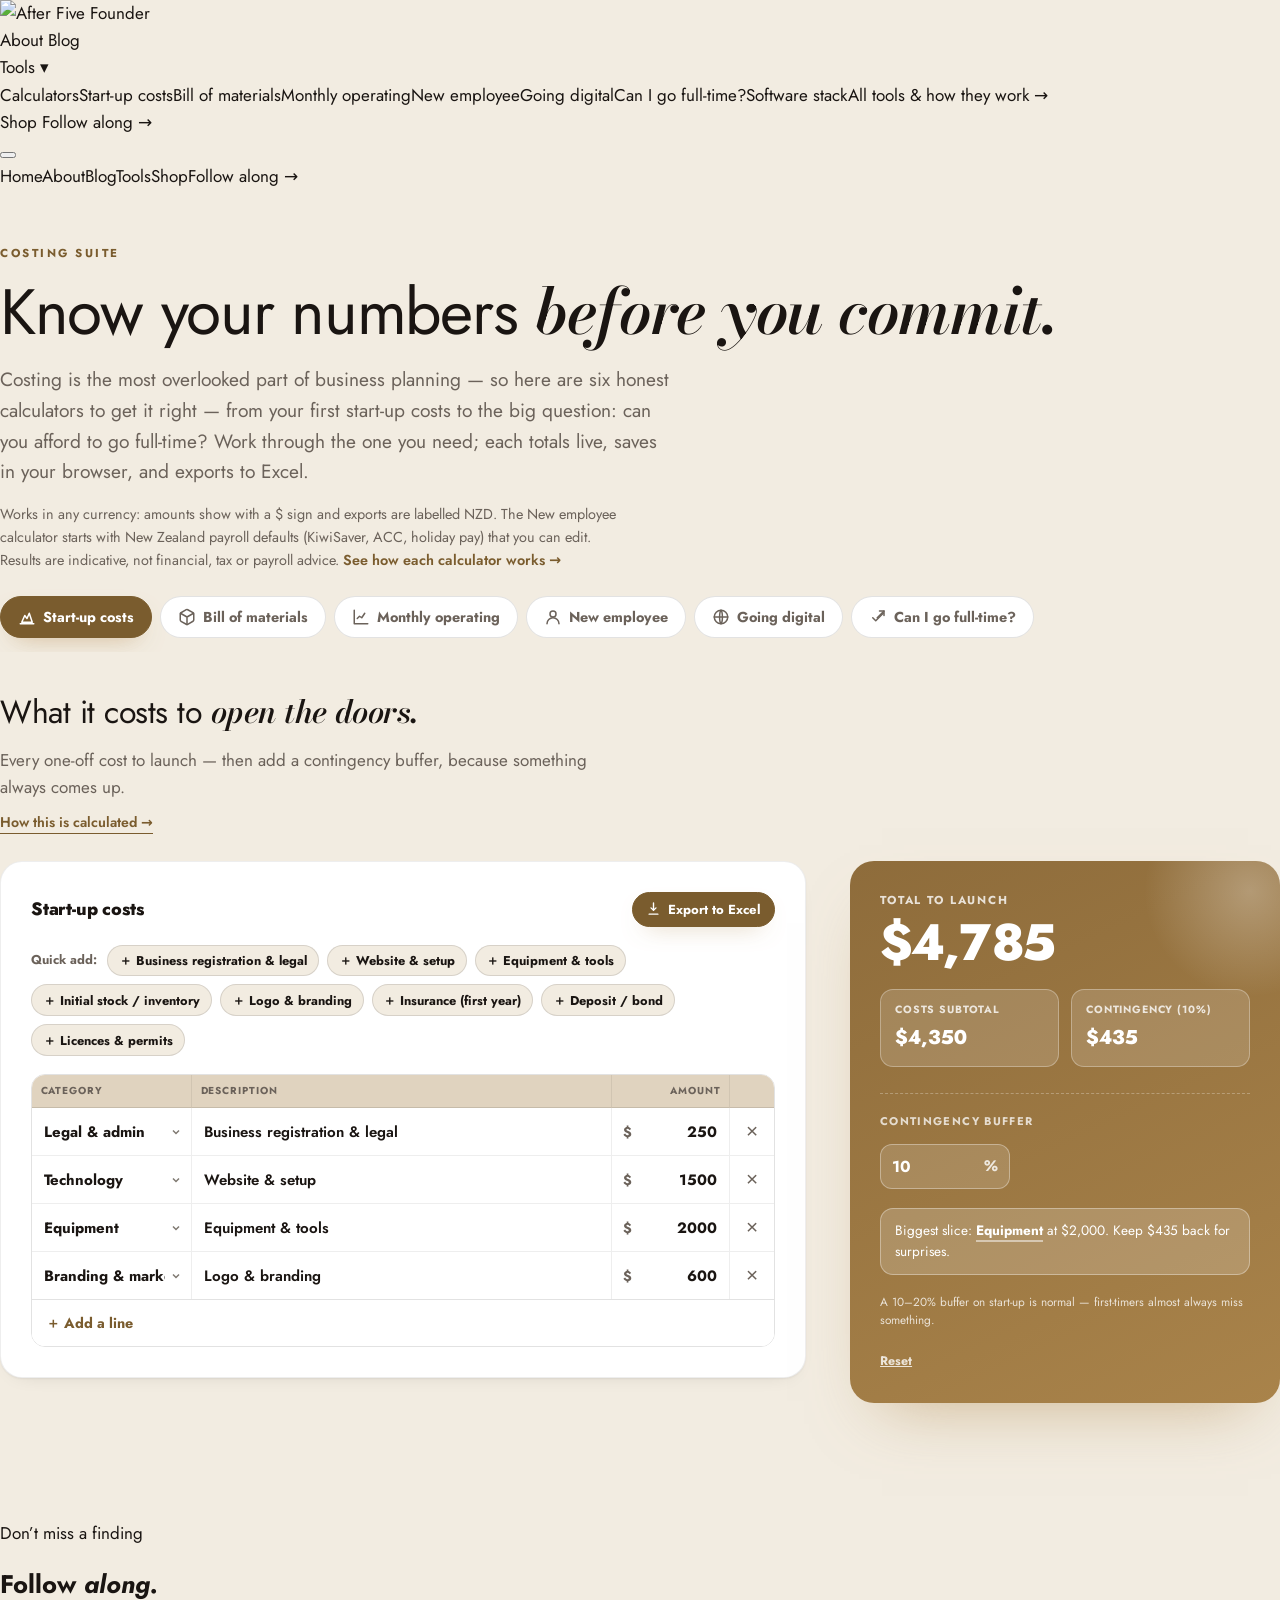
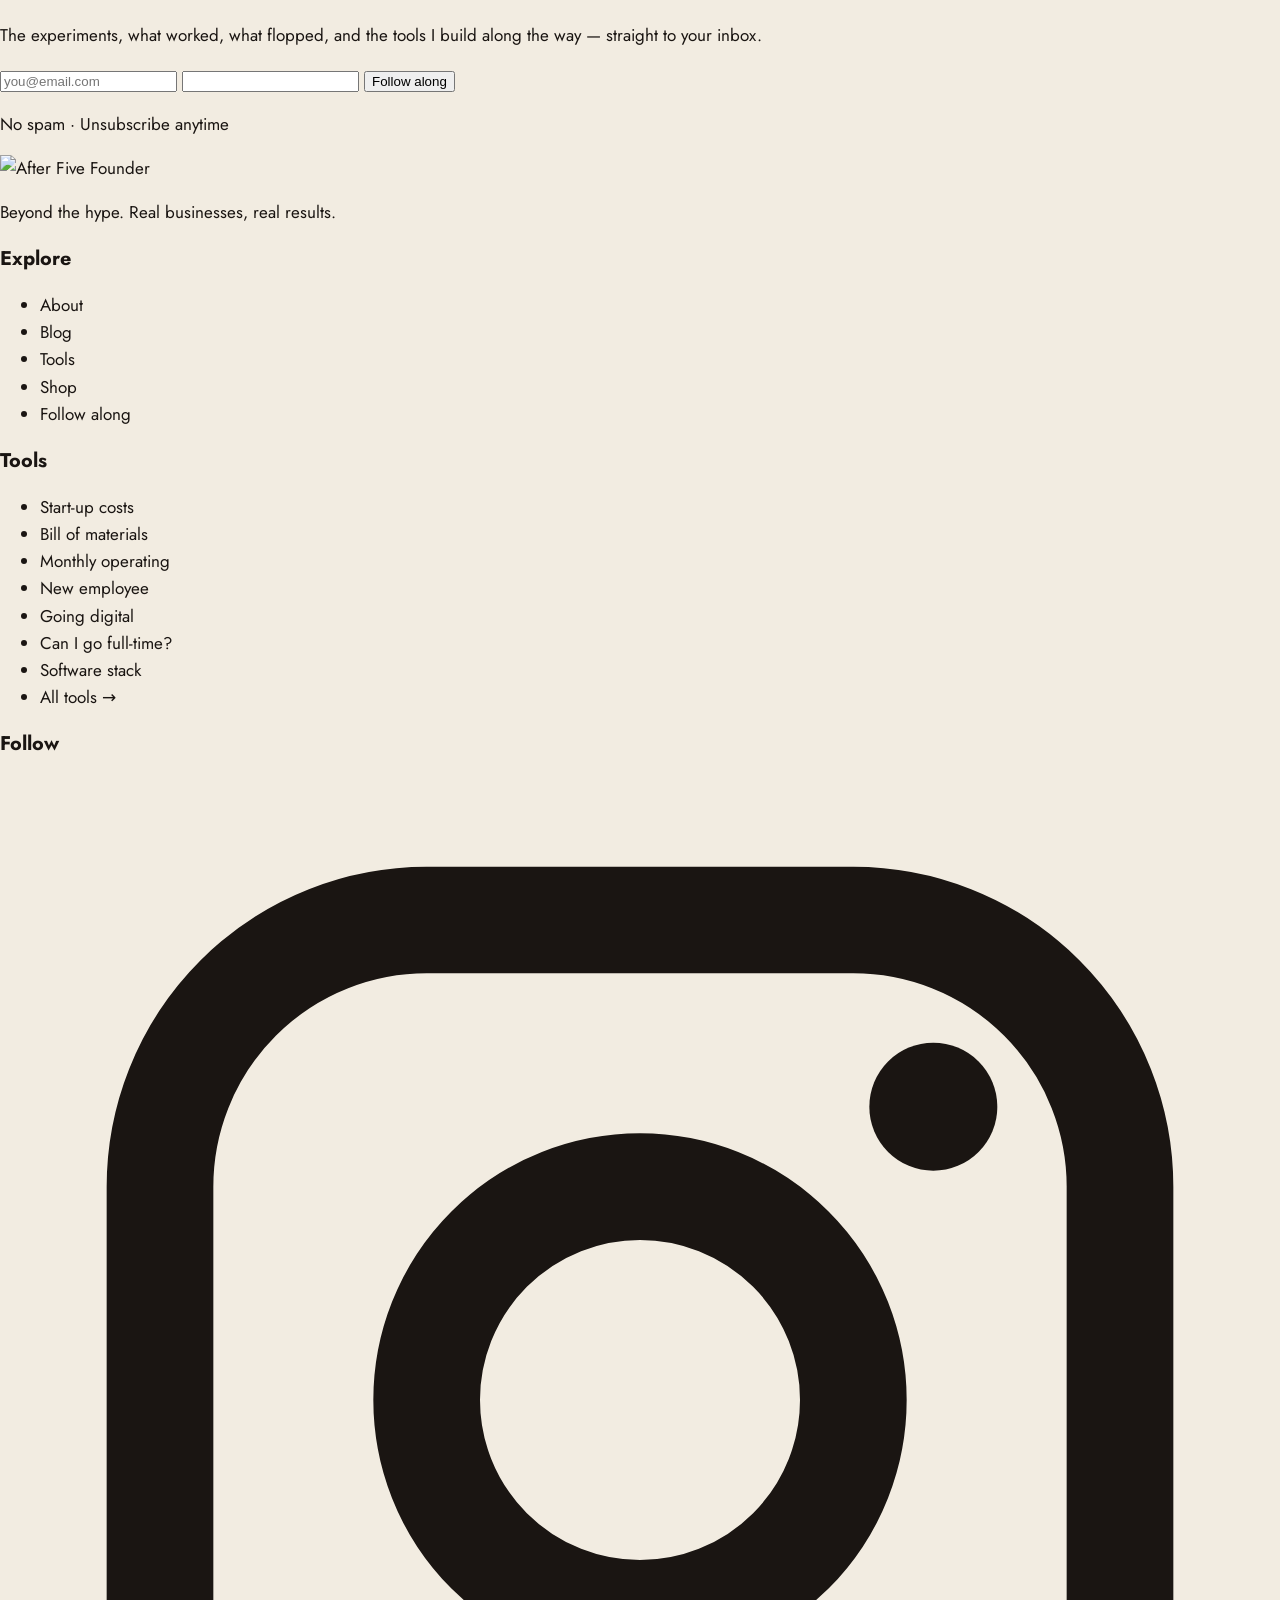
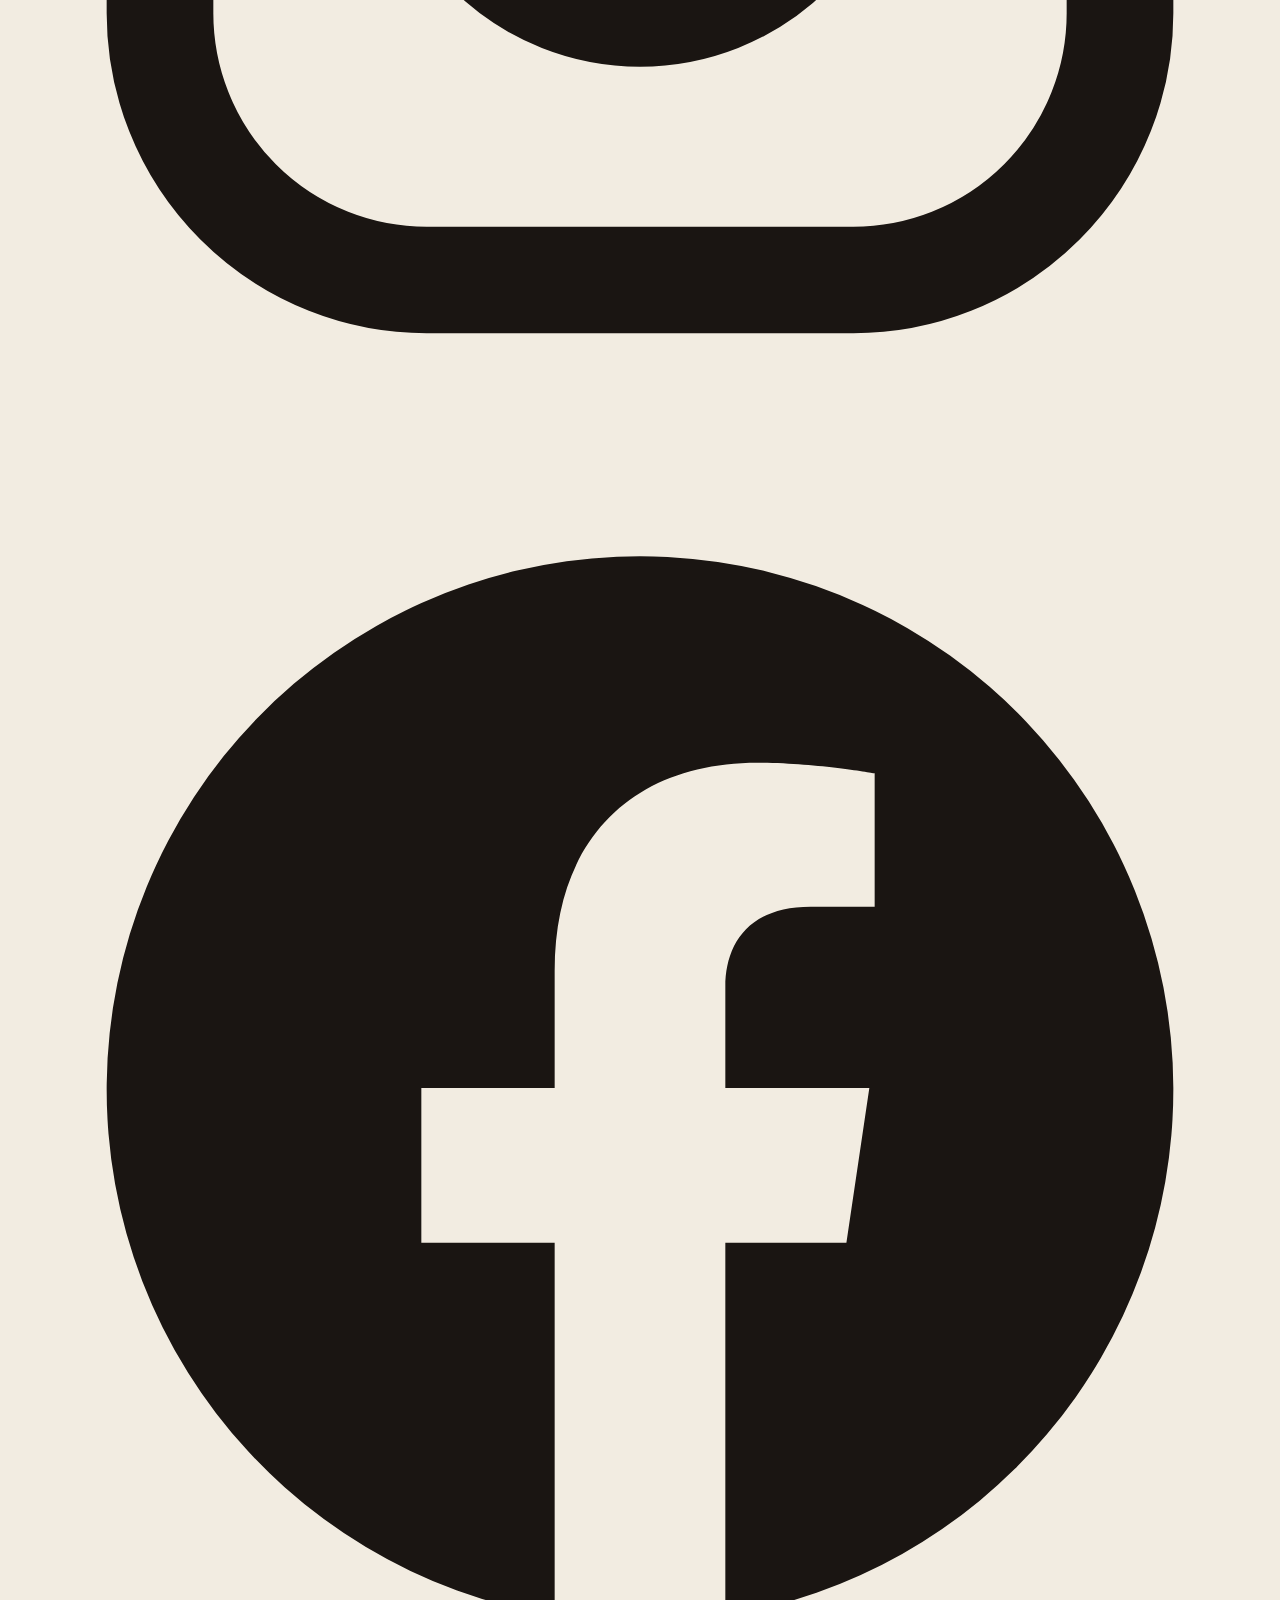
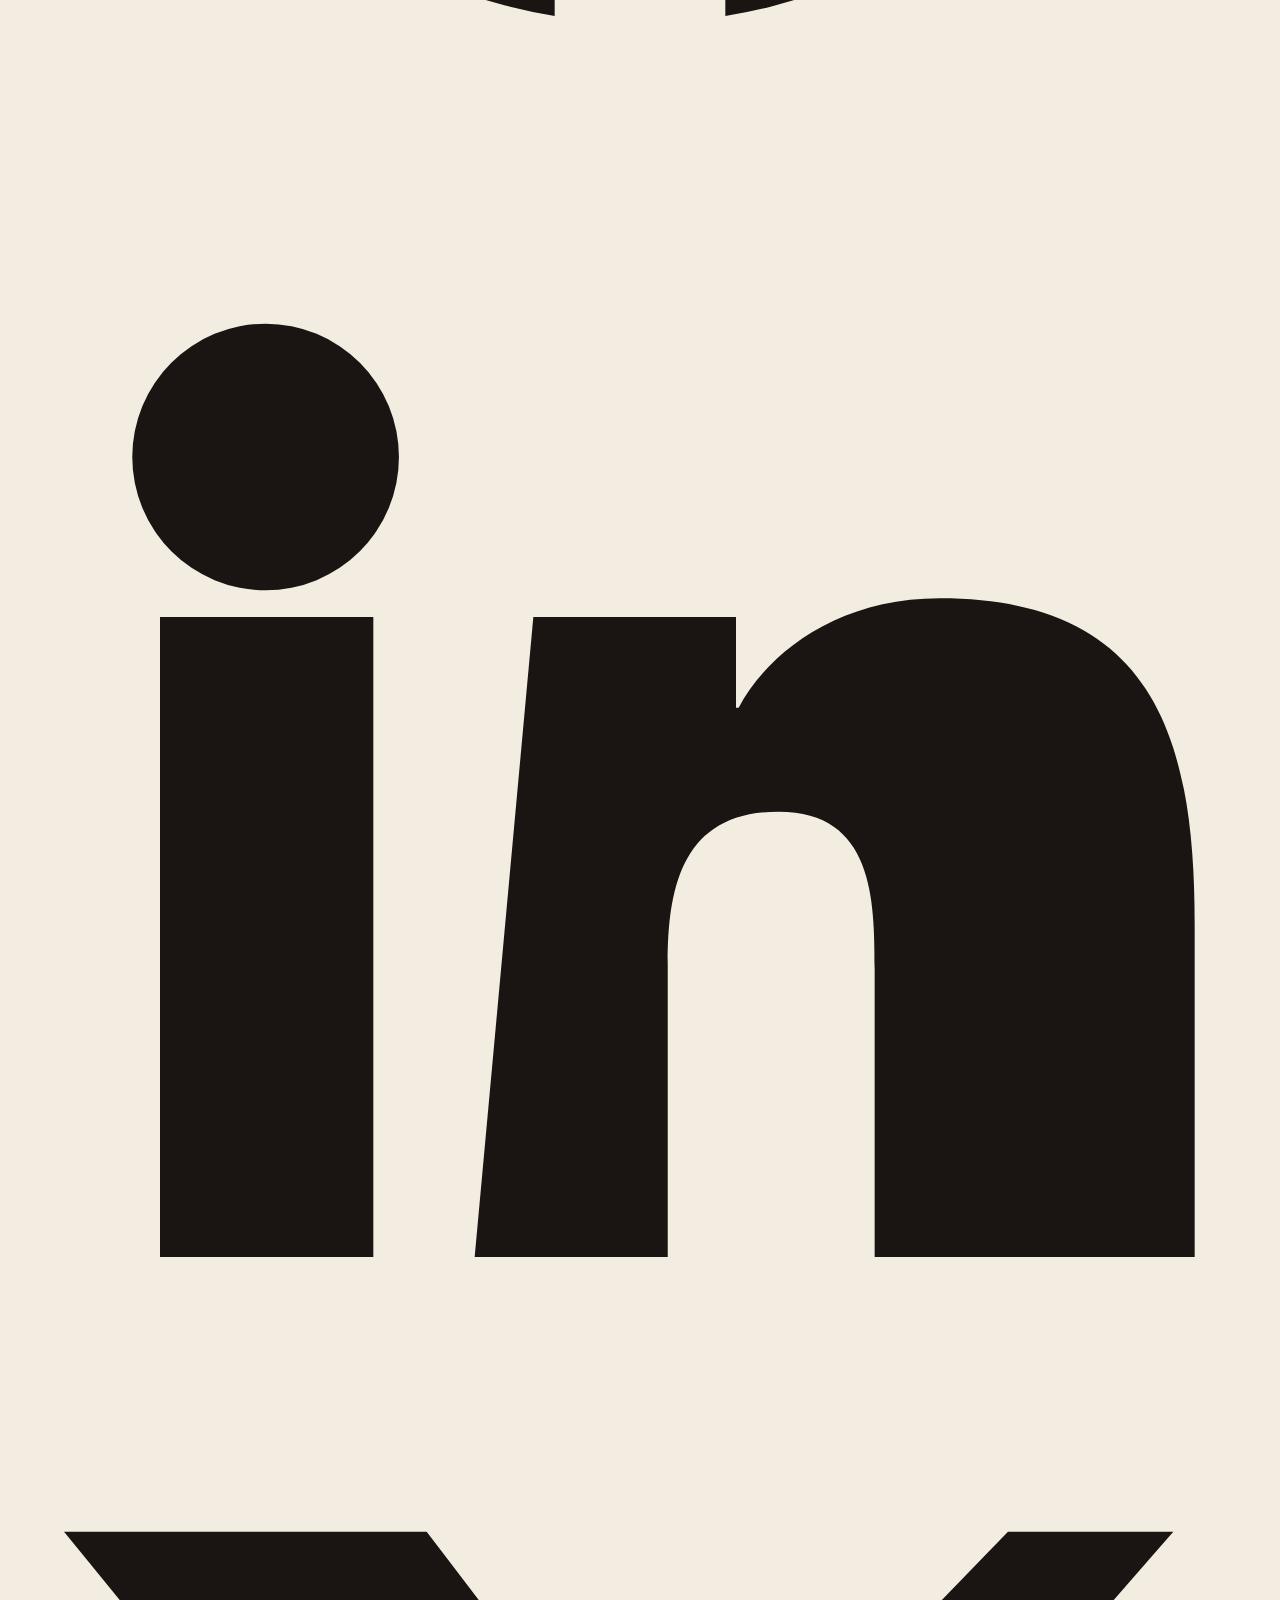
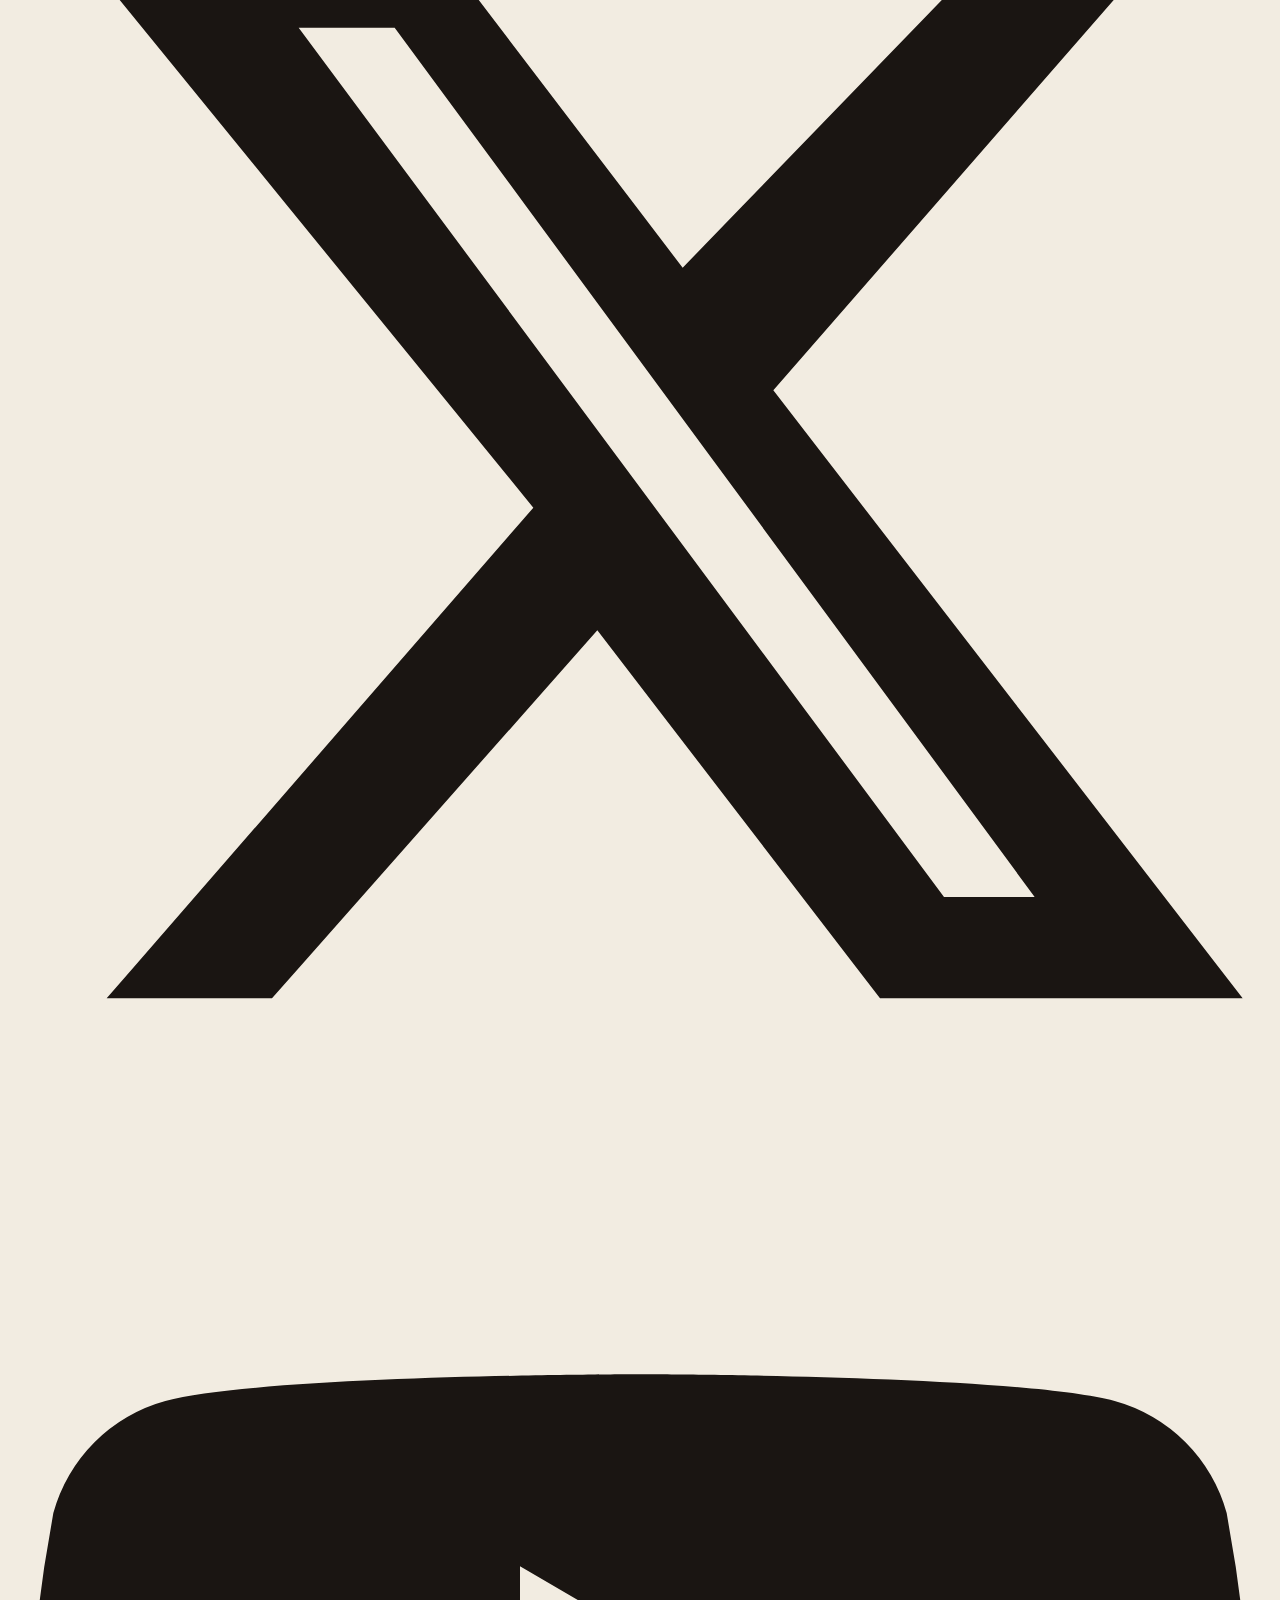
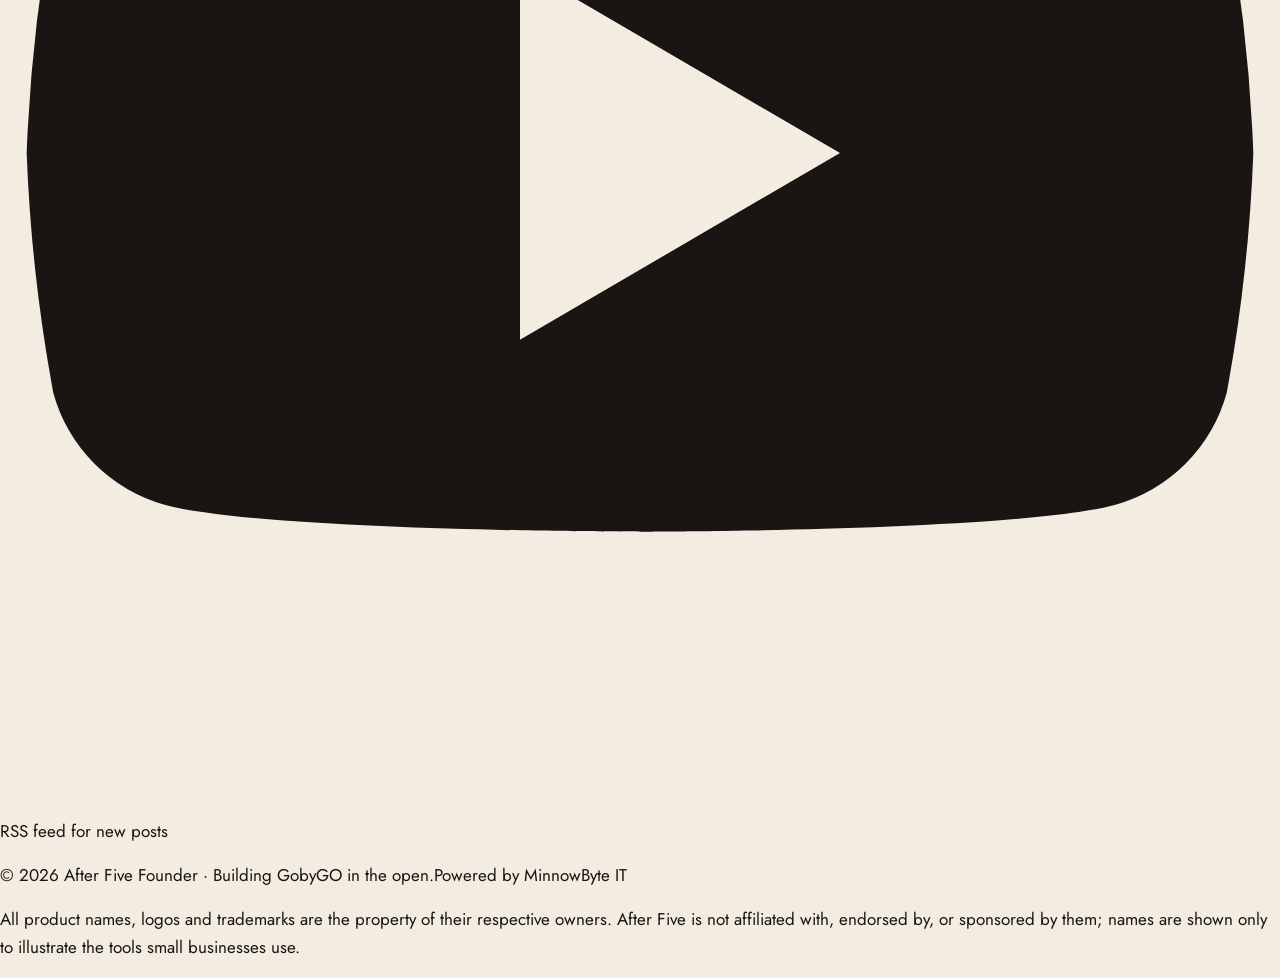
==== public/costing-suite.html @ b4dc1951 "Release 4: RSS feed and a human approval step for publishing Adds /feed.xml (newest 20 posts, full t" ====
<!doctype html>
<html lang="en">
<meta charset="utf-8">
<meta name="viewport" content="width=device-width, initial-scale=1">
<title>Costing Suite — After Five Founder</title>
<link rel="icon" href="/assets/favicon.png"><link rel="apple-touch-icon" href="/assets/apple-touch-icon.png">
<meta property="og:type" content="website">
<meta property="og:site_name" content="After Five Founder">
<meta property="og:title" content="Costing Suite — After Five Founder">
<meta property="og:description" content="Four honest costing calculators for business planning: start-up, bill of materials, monthly operating, and the true cost of an employee.">
<link rel="canonical" href="https://afterfivefounder.com/costing-suite.html">
<meta property="og:url" content="https://afterfivefounder.com/costing-suite.html">
<meta property="og:image" content="https://afterfivefounder.com/assets/og.jpg">
<meta property="og:image:width" content="1200">
<meta property="og:image:height" content="630">
<meta name="twitter:card" content="summary_large_image">
<meta name="twitter:title" content="Costing Suite — After Five Founder">
<meta name="twitter:description" content="Four honest costing calculators for business planning: start-up, bill of materials, monthly operating, and the true cost of an employee.">
<meta name="twitter:image" content="https://afterfivefounder.com/assets/og.jpg">
<meta name="description" content="Four honest costing calculators for business planning: start-up, bill of materials, monthly operating, and the true cost of an employee.">
<link href="https://fonts.googleapis.com/css2?family=Jost:wght@300;400;500;600;700&family=Bodoni+Moda:ital,opsz,wght@0,6..96,500;0,6..96,600;1,6..96,500;1,6..96,600&display=swap" rel="stylesheet">
<link rel="stylesheet" href="/assets/site.css">
<style>
:root{
  --cream:#F2ECE1;--paper:#FFFFFF;--paper-2:#FFFCF8;--ink:#1A1512;--ink-soft:#6B625A;
  --taupe:#CBBBA4;--taupe-2:#E0D3BF;--gold:#B0894E;--gold-ink:#7A5C2E;--orange:#CBBBA4;
  --line:rgba(17,17,17,.12);--line-soft:rgba(17,17,17,.07);
  --shadow:0 1px 2px rgba(17,17,17,.04), 0 18px 40px -24px rgba(17,17,17,.22);
  --shadow-sm:0 1px 2px rgba(17,17,17,.05), 0 8px 22px -16px rgba(17,17,17,.20);
  --serif:'Bodoni Moda',Georgia,serif;
  --sans:'Jost',system-ui,sans-serif;
  --wrap:1180px;--gutter:clamp(20px,5vw,64px);
}
*{box-sizing:border-box}
html{scroll-behavior:smooth}
body{margin:0;background:var(--cream);color:var(--ink);font-family:var(--sans);font-size:17px;line-height:1.6;-webkit-font-smoothing:antialiased;overflow-x:hidden}
a{color:inherit;text-decoration:none}
:focus-visible{outline:2.5px solid var(--gold);outline-offset:2px;border-radius:4px}
.wrap{width:var(--sx-wrap);margin-inline:auto}
.eyebrow{font-size:.72rem;font-weight:700;letter-spacing:.22em;text-transform:uppercase;color:var(--gold-ink);margin:0}
h1,h2,h3{text-wrap:balance;margin:0}
.tnum{font-variant-numeric:tabular-nums}


.intro{padding-top:clamp(32px,5vw,54px);padding-bottom:8px}
.intro h1{font-size:clamp(2.4rem,5.6vw,4rem);line-height:1.02;letter-spacing:-.02em;font-weight:800;margin-top:1rem}
.intro h1 em{font-family:var(--serif);font-style:italic;font-weight:500}
.intro .lead{color:var(--ink-soft);font-size:clamp(1.05rem,1.8vw,1.2rem);max-width:56ch;margin:1.2rem 0 0}

/* tabs */
.tabs-wrap{position:sticky;top:68px;z-index:40;background:color-mix(in srgb,var(--cream) 92%,transparent);backdrop-filter:blur(10px)}
.tabs{display:flex;gap:8px;overflow-x:auto;padding:16px 0 14px;scrollbar-width:none}
.tabs::-webkit-scrollbar{display:none}
.tab{flex:0 0 auto;display:inline-flex;align-items:center;gap:.55em;border:1.5px solid var(--line);background:var(--paper);border-radius:999px;font-family:var(--sans);font-weight:700;font-size:.9rem;color:var(--ink-soft);padding:.7em 1.15em;cursor:pointer;white-space:nowrap;transition:border-color .18s,color .18s,background .18s}
.tab:hover{border-color:var(--taupe)}
.tab[aria-selected="true"]{background:var(--gold-ink);border-color:var(--gold-ink);color:#fff;box-shadow:0 10px 26px -14px rgba(176,138,80,.8)}
.tab .ic{width:18px;height:18px}

.pane{display:none;padding-top:clamp(22px,3vw,34px);padding-bottom:clamp(56px,8vw,100px)}
.pane.active{display:block}
.pane-intro{max-width:60ch;margin-bottom:clamp(18px,3vw,26px)}
.pane-intro h2{font-size:clamp(1.5rem,3vw,2rem);font-weight:800;letter-spacing:-.015em}
.pane-intro h2 em{font-family:var(--serif);font-style:italic;font-weight:500}
.pane-intro p{color:var(--ink-soft);margin:.5rem 0 0}

.calc-grid{display:grid;grid-template-columns:minmax(0,1.5fr) minmax(0,.8fr);gap:clamp(28px,4vw,44px);align-items:start}
.calc-grid > div{min-width:0}
@media (max-width:900px){.calc-grid{grid-template-columns:minmax(0,1fr)}.summary-wrap{position:static!important;margin-top:6px}}

.panel{background:var(--paper);border:1px solid var(--line-soft);border-radius:22px;box-shadow:var(--shadow-sm);padding:clamp(20px,3vw,30px)}
.panel + .panel{margin-top:20px}
.panel h3.ph{font-size:1.12rem;font-weight:800;letter-spacing:-.01em}
.panel .hint{color:var(--ink-soft);font-size:.9rem;margin:.35rem 0 1.1rem}
.panel-head{display:flex;align-items:center;justify-content:space-between;gap:14px;flex-wrap:wrap;margin-bottom:.2rem}
.btn-export{display:inline-flex;align-items:center;gap:.5em;font-family:var(--sans);font-weight:700;font-size:.82rem;color:#fff;background:var(--gold-ink);border:1.5px solid var(--gold-ink);padding:.55em 1em;border-radius:999px;cursor:pointer;box-shadow:0 10px 24px -14px rgba(176,138,80,.8);transition:transform .18s,box-shadow .2s}
.btn-export:hover{transform:translateY(-2px)}
.btn-export svg{margin-top:-1px}
.export-note{font-size:.82rem;font-weight:600;color:var(--gold-ink);margin:.2rem 0 0;min-height:1.1em}

.quick{display:flex;flex-wrap:wrap;gap:8px;align-items:center;margin-bottom:18px}
.quick .qlabel{font-size:.8rem;font-weight:700;color:var(--ink-soft);margin-right:2px}
.chip{border:1.5px solid var(--line);background:var(--cream);border-radius:999px;font-family:var(--sans);font-weight:700;font-size:.8rem;color:var(--ink);padding:.42em .85em;cursor:pointer;transition:border-color .15s,color .15s,background .15s}
.chip:hover{border-color:var(--gold);color:var(--gold-ink);background:var(--paper)}

/* grid */
.grid-scroll{overflow-x:auto;border:1px solid var(--line);border-radius:14px}
.grid{min-width:560px;background:var(--paper)}
.ghead,.grow{display:grid}
.g-cat .ghead,.g-cat .grow{grid-template-columns:160px minmax(160px,1fr) 118px 44px}
.g-catyear .ghead,.g-catyear .grow,.g-type .ghead,.g-type .grow{grid-template-columns:150px minmax(150px,1fr) 112px 100px 44px}
.cell.sel.rec select{color:var(--gold-ink)}
.g-bom .ghead,.g-bom .grow{grid-template-columns:minmax(160px,1fr) 84px 110px 110px 44px}
.ghead{background:var(--taupe-2)}
.ghead>div{padding:.8em .85em;font-size:.63rem;letter-spacing:.09em;text-transform:uppercase;font-weight:700;color:var(--ink-soft);border-right:1px solid var(--line-soft);border-bottom:1px solid var(--line)}
.ghead>div:last-child{border-right:0}
.ghead>div.num{text-align:right}
.grow{border-bottom:1px solid var(--line-soft)}
.grow:last-of-type{border-bottom:0}
.cell{display:flex;align-items:center;min-height:47px;border-right:1px solid var(--line-soft);position:relative}
.cell:last-child{border-right:0}
.cell:focus-within{box-shadow:inset 0 0 0 2px var(--gold);background:color-mix(in srgb,var(--gold) 5%,var(--paper))}
.cell input,.cell select{border:0;background:transparent;width:100%;font-family:var(--sans);font-weight:600;font-size:.94rem;color:var(--ink);padding:.7em .8em}
.cell input:focus,.cell select:focus{outline:none}
.cell input::placeholder{color:#bcb3a8;font-weight:500}
.cell.sel select{font-weight:700;cursor:pointer;appearance:none;-webkit-appearance:none;padding-right:1.7em;background-image:url("data:image/svg+xml,%3Csvg xmlns='http://www.w3.org/2000/svg' width='12' height='12' viewBox='0 0 24 24' fill='none' stroke='%237F7971' stroke-width='3'%3E%3Cpath d='M6 9l6 6 6-6'/%3E%3C/svg%3E");background-repeat:no-repeat;background-position:right .6em center}
.cell.num input{text-align:right;font-weight:700;-moz-appearance:textfield}
.cell.num input::-webkit-outer-spin-button,.cell.num input::-webkit-inner-spin-button{-webkit-appearance:none;margin:0}
.cell.dollar input{padding-left:1.5em}
.cell.dollar::before{content:"$";position:absolute;left:.8em;top:50%;transform:translateY(-50%);color:var(--ink-soft);font-weight:700;font-size:.88rem;pointer-events:none}
.cell.calc{justify-content:flex-end;padding:.7em .8em;color:var(--ink-soft);font-weight:700;font-variant-numeric:tabular-nums;font-size:.9rem}
.cell.act{justify-content:center}
.rm{border:0;background:transparent;color:var(--ink-soft);font-size:1.3rem;line-height:1;cursor:pointer;border-radius:8px;width:32px;height:32px;display:flex;align-items:center;justify-content:center;transition:background .15s,color .15s}
.rm:hover{background:rgba(176,138,80,.1);color:var(--gold-ink)}
.empty-row{padding:24px 0;color:var(--ink-soft);text-align:center;font-size:.92rem}
.addrow{display:block;width:100%;text-align:left;padding:.9em .95em;background:var(--paper);border:0;border-top:1px solid var(--line);color:var(--gold-ink);font-family:var(--sans);font-weight:700;font-size:.9rem;cursor:pointer;transition:background .15s}
.addrow:hover{background:color-mix(in srgb,var(--gold) 5%,var(--paper))}

/* phones: stack each row so the amount is always visible */
@media (max-width:640px){
  .grid-scroll{overflow:visible}
  .grid{min-width:0}
  .ghead>div,.cell{border-right:0}
  .g-cat .ghead,.g-cat .grow{grid-template-columns:minmax(0,1fr) 100px 40px}
  .g-cat .ghead>:nth-child(3),.g-cat .grow>:nth-child(3){grid-column:2/-1}
  .g-cat .ghead>:nth-child(1),.g-cat .grow>:nth-child(1){grid-column:1/3}
  .g-cat .ghead>:nth-child(4),.g-cat .grow>:nth-child(4){grid-column:3;grid-row:1}
  .g-catyear .ghead,.g-catyear .grow,.g-type .ghead,.g-type .grow{grid-template-columns:minmax(0,1fr) minmax(0,1fr) 40px}
  .g-catyear .ghead>:nth-child(1),.g-catyear .grow>:nth-child(1),.g-type .ghead>:nth-child(1),.g-type .grow>:nth-child(1){grid-column:1/3}
  .g-catyear .ghead>:nth-child(2),.g-catyear .grow>:nth-child(2),.g-type .ghead>:nth-child(2),.g-type .grow>:nth-child(2){grid-column:1/-1}
  .g-catyear .ghead>:nth-child(5),.g-catyear .grow>:nth-child(5),.g-type .ghead>:nth-child(5),.g-type .grow>:nth-child(5){grid-column:3;grid-row:1}
  .g-catyear .ghead>:nth-child(4),.g-catyear .grow>:nth-child(4),.g-type .ghead>:nth-child(4),.g-type .grow>:nth-child(4){grid-column:2/-1}
  .g-bom .ghead,.g-bom .grow{grid-template-columns:minmax(0,.8fr) minmax(0,1fr) minmax(0,1fr) 40px}
  .g-bom .ghead>:nth-child(1),.g-bom .grow>:nth-child(1){grid-column:1/4}
  .g-bom .ghead>:nth-child(5),.g-bom .grow>:nth-child(5){grid-column:4;grid-row:1}
  .g-bom .ghead>:nth-child(4),.g-bom .grow>:nth-child(4){grid-column:3/-1}
  .ghead>div{border-bottom:0;padding:.55em .8em}
  .ghead{border-bottom:1px solid var(--line)}
  .grow{padding:.2rem 0}
  .tabs{-webkit-mask-image:linear-gradient(90deg,#000 85%,transparent);mask-image:linear-gradient(90deg,#000 85%,transparent);padding-right:40px}
}

/* form fields (bom / employee) */
.fields{display:flex;flex-wrap:wrap;gap:18px}
.field{display:flex;flex-direction:column;gap:.4rem;flex:1 1 150px}
.field.wide{flex-basis:100%}
.field > label{font-size:.66rem;letter-spacing:.1em;text-transform:uppercase;font-weight:700;color:var(--ink-soft)}
.field .sub{font-size:.75rem;color:var(--ink-soft);font-weight:500;text-transform:none;letter-spacing:0}
.inp{display:flex;align-items:center;border:1.5px solid var(--line);border-radius:12px;background:var(--paper);overflow:hidden;transition:border-color .15s,box-shadow .15s}
.inp:focus-within{border-color:var(--gold);box-shadow:0 0 0 3px rgba(176,138,80,.12)}
.inp i{padding:0 .1em 0 .75em;color:var(--ink-soft);font-weight:700;font-style:normal;font-size:.95rem}
.inp.suffix i{order:2;padding:0 .75em 0 .1em}
.inp input,.inp select{border:0;background:transparent;padding:.62em .7em;font-family:var(--sans);font-weight:700;font-size:1rem;color:var(--ink);width:100%;-moz-appearance:textfield}
.inp input:focus,.inp select:focus{outline:none}
.inp input::-webkit-outer-spin-button,.inp input::-webkit-inner-spin-button{-webkit-appearance:none;margin:0}
.inp select{cursor:pointer;appearance:none;-webkit-appearance:none;padding-right:1.8em;background-image:url("data:image/svg+xml,%3Csvg xmlns='http://www.w3.org/2000/svg' width='12' height='12' viewBox='0 0 24 24' fill='none' stroke='%237F7971' stroke-width='3'%3E%3Cpath d='M6 9l6 6 6-6'/%3E%3C/svg%3E");background-repeat:no-repeat;background-position:right .65em center}
.seg{display:inline-flex;background:var(--cream);border:1px solid var(--line);border-radius:999px;padding:4px;gap:4px}
.seg button{border:0;background:transparent;font-family:var(--sans);font-weight:700;font-size:.86rem;color:var(--ink-soft);padding:.5em 1em;border-radius:999px;cursor:pointer;transition:background .15s,color .15s}
.seg button[aria-pressed="true"]{background:var(--gold-ink);color:#fff}
.subhead{font-size:.7rem;letter-spacing:.12em;text-transform:uppercase;font-weight:700;color:var(--ink-soft);margin:1.6rem 0 .8rem;padding-top:1.2rem;border-top:1px dashed var(--line)}

/* summary */
.summary-wrap{position:sticky;top:150px}
.summary{background:linear-gradient(155deg,#8E6C3B,#A9834A);color:#fff;border-radius:24px;padding:clamp(24px,3vw,30px);box-shadow:0 30px 64px -32px rgba(176,138,80,.6);overflow:hidden;position:relative}
.summary .glow{position:absolute;right:-80px;top:-80px;width:220px;height:220px;border-radius:50%;background:radial-gradient(circle,rgba(255,255,255,.28),transparent 68%)}
.summary>*{position:relative}
.summary h3{font-size:.72rem;letter-spacing:.16em;text-transform:uppercase;color:rgba(255,255,255,.8);font-weight:700}
.big-num{font-size:clamp(2.4rem,6vw,3.2rem);font-weight:800;letter-spacing:-.02em;line-height:1;margin:.5rem 0 .1rem;color:#fff}
.big-num .per{font-size:.98rem;font-weight:600;color:rgba(255,255,255,.72);letter-spacing:0}
.sub-figs{display:flex;gap:12px;margin-top:1.3rem;flex-wrap:wrap}
.fig{flex:1 1 120px;background:rgba(255,255,255,.15);border:1px solid rgba(255,255,255,.3);border-radius:13px;padding:12px 14px}
.fig .k{font-size:.66rem;letter-spacing:.08em;text-transform:uppercase;color:rgba(255,255,255,.8);font-weight:700}
.fig .v{font-size:1.25rem;font-weight:800;margin-top:.2rem;color:#fff}
.brk{margin-top:1.5rem;border-top:1px solid rgba(255,255,255,.28);padding-top:1rem}
.brk-row{display:flex;justify-content:space-between;gap:12px;padding:.36em 0;font-size:.9rem}
.brk-row .lbl{color:rgba(255,255,255,.92)}
.brk-row .amt{font-weight:700;color:#fff;white-space:nowrap}
.insight{margin-top:1.2rem;background:rgba(255,255,255,.18);border:1px solid rgba(255,255,255,.35);border-radius:13px;padding:11px 14px;font-size:.85rem;color:#fff}
.insight b{color:#fff;border-bottom:2px solid rgba(255,255,255,.5)}
.disclaimer{margin-top:1.1rem;font-size:.74rem;color:rgba(255,255,255,.78);line-height:1.5}
.reset{margin-top:12px;background:none;border:0;color:rgba(255,255,255,.8);font-family:var(--sans);font-weight:700;font-size:.78rem;cursor:pointer;text-decoration:underline;padding:0}

/* the leap */
.linkbtn{margin-top:.5rem;background:none;border:0;color:var(--gold-ink);font-family:var(--sans);font-weight:700;font-size:.8rem;cursor:pointer;padding:0;text-align:left}
.linkbtn:hover{text-decoration:underline}
.chk{display:flex;align-items:center;gap:.5em;font-size:.82rem;color:var(--ink-soft);font-weight:600;margin-top:.6rem;text-transform:none;letter-spacing:0;cursor:pointer}
.chk input{width:18px;height:18px;accent-color:var(--gold);cursor:pointer}
.cover{margin-top:22px;border-top:1px dashed var(--line);padding-top:16px}
.cover .cr{display:flex;justify-content:space-between;gap:12px;padding:.42em 0;font-size:.95rem;color:var(--ink-soft)}
.cover .cr b{color:var(--ink);font-weight:700;font-variant-numeric:tabular-nums}
.cover .cr.total{border-top:1px solid var(--line);margin-top:.4rem;padding-top:.75em;font-size:1.06rem;color:var(--ink);font-weight:700}
.cover .cr.total b{color:var(--gold-ink);font-size:1.2rem}
.cover .up{margin-top:.9rem;background:var(--taupe-2);border-radius:12px;padding:12px 15px;font-size:.9rem;color:var(--ink-soft)}
.cover .up b{color:var(--ink);font-weight:700}


/* --- headings consistent with landing (Jost 400 + Bodoni italic accent) --- */
.intro h1,.pane-intro h2,.hero h1,.block .head h2,.case-study h2,.cta h2{font-weight:400}
.intro h1 em,.pane-intro h2 em,.hero h1 em,.block .head h2 em,.case-study h2 em,.cta h2 em{font-weight:600;font-optical-sizing:none;font-variation-settings:'opsz' 22}

.how-link{display:inline-block;margin-top:.6rem;font-size:.88rem;font-weight:600;color:var(--gold-ink);border-bottom:1.5px solid currentColor}
.region-note{max-width:70ch;margin:1rem 0 0;font-size:.9rem;color:var(--ink-soft)}
</style>

<!-- site:header -->
<header class="sx-nav">
  <div class="sx-wrap sx-in">
    <a class="sx-logo" href="/"><img src="/assets/logo-wm.png" alt="After Five Founder" width="560" height="242"></a>
    <nav class="sx-links" aria-label="Main">
      <a href="/about">About</a>
      <a href="/blog">Blog</a>
      <div class="sx-drop"><a href="/tools" aria-current="page">Tools <span aria-hidden="true">&#9662;</span></a>
        <div class="sx-menu"><span class="sx-menu-head">Calculators</span><a href="/costing-suite.html#startup">Start-up costs</a><a href="/costing-suite.html#bom">Bill of materials</a><a href="/costing-suite.html#opex">Monthly operating</a><a href="/costing-suite.html#emp">New employee</a><a href="/costing-suite.html#digital">Going digital</a><a href="/costing-suite.html#leap">Can I go full-time?</a><a href="/tools/software-stack">Software stack</a><a class="sx-menu-all" href="/tools">All tools &amp; how they work &rarr;</a></div></div>
      <a href="/shop.html">Shop</a>
      <a class="sx-btn" href="#join">Follow along &rarr;</a>
    </nav>
    <button class="sx-toggle" type="button" aria-label="Open menu" aria-expanded="false" aria-controls="sxMobile"><span></span><span></span><span></span></button>
  </div>
  <nav class="sx-mobile" id="sxMobile" aria-label="Main"><a href="/">Home</a><a href="/about">About</a><a href="/blog">Blog</a><a href="/tools" aria-current="page">Tools</a><a href="/shop.html">Shop</a><a class="sx-mobile-follow" href="#join">Follow along &rarr;</a></nav>
</header>
<!-- /site:header -->

<section class="intro">
  <div class="wrap">
    <p class="eyebrow">Costing Suite</p>
    <h1>Know your numbers <em>before you commit.</em></h1>
    <p class="lead">Costing is the most overlooked part of business planning — so here are six honest calculators to get it right — from your first start-up costs to the big question: can you afford to go full-time? Work through the one you need; each totals live, saves in your browser, and exports to Excel.</p>
    <p class="region-note">Works in any currency: amounts show with a $ sign and exports are labelled NZD. The New employee calculator starts with New Zealand payroll defaults (KiwiSaver, ACC, holiday pay) that you can edit. Results are indicative, not financial, tax or payroll advice. <a href="/tools" style="color:var(--gold-ink);font-weight:600">See how each calculator works &rarr;</a></p>
  </div>
</section>

<div class="tabs-wrap">
  <div class="wrap">
    <div class="tabs" role="tablist" aria-label="Calculators">
      <button class="tab" role="tab" data-tab="startup" aria-selected="true"><svg class="ic" viewBox="0 0 24 24" fill="none" stroke="currentColor" stroke-width="2" stroke-linecap="round" stroke-linejoin="round"><path d="M5 19l4-9 3 4 3-7 4 12z"/><path d="M3 21h18"/></svg> Start-up costs</button>
      <button class="tab" role="tab" data-tab="bom" aria-selected="false"><svg class="ic" viewBox="0 0 24 24" fill="none" stroke="currentColor" stroke-width="2" stroke-linecap="round" stroke-linejoin="round"><path d="M21 16V8a2 2 0 0 0-1-1.7l-7-4a2 2 0 0 0-2 0l-7 4A2 2 0 0 0 3 8v8a2 2 0 0 0 1 1.7l7 4a2 2 0 0 0 2 0l7-4A2 2 0 0 0 21 16z"/><path d="M3.3 7L12 12l8.7-5M12 22V12"/></svg> Bill of materials</button>
      <button class="tab" role="tab" data-tab="opex" aria-selected="false"><svg class="ic" viewBox="0 0 24 24" fill="none" stroke="currentColor" stroke-width="2" stroke-linecap="round" stroke-linejoin="round"><path d="M3 3v18h18"/><path d="M7 14l3-3 3 2 4-6"/></svg> Monthly operating</button>
      <button class="tab" role="tab" data-tab="emp" aria-selected="false"><svg class="ic" viewBox="0 0 24 24" fill="none" stroke="currentColor" stroke-width="2" stroke-linecap="round" stroke-linejoin="round"><circle cx="12" cy="8" r="4"/><path d="M4 21a8 8 0 0 1 16 0"/></svg> New employee</button>
      <button class="tab" role="tab" data-tab="digital" aria-selected="false"><svg class="ic" viewBox="0 0 24 24" fill="none" stroke="currentColor" stroke-width="2" stroke-linecap="round" stroke-linejoin="round"><circle cx="12" cy="12" r="9"/><path d="M3 12h18M12 3c2.5 2.6 2.5 15.4 0 18M12 3c-2.5 2.6-2.5 15.4 0 18"/></svg> Going digital</button>
      <button class="tab" role="tab" data-tab="leap" aria-selected="false"><svg class="ic" viewBox="0 0 24 24" fill="none" stroke="currentColor" stroke-width="2" stroke-linecap="round" stroke-linejoin="round"><path d="M5 13l4 4L19 7"/><path d="M14 4l6 0 0 6"/><path d="M20 4l-9 9"/></svg> Can I go full-time?</button>
    </div>
  </div>
</div>

<main class="wrap">

  <!-- ===== START-UP ===== -->
  <section class="pane active" data-pane="startup">
    <div class="pane-intro"><h2>What it costs to <em>open the doors.</em></h2><p>Every one-off cost to launch — then add a contingency buffer, because something always comes up.</p><a class="how-link" href="/tools/start-up-costs#how">How this is calculated &rarr;</a></div>
    <div class="calc-grid">
      <div>
        <div class="panel g-cat">
          <div class="panel-head"><h3 class="ph">Start-up costs</h3><button type="button" class="btn-export" data-export="startup"><svg width="15" height="15" viewBox="0 0 24 24" fill="none" stroke="currentColor" stroke-width="2.2" stroke-linecap="round" stroke-linejoin="round"><path d="M12 3v12m0 0l-4-4m4 4l4-4M5 21h14"/></svg> Export to Excel</button></div>
          <p class="export-note" data-note="startup"></p>
          <div class="quick" data-quick="startup"><span class="qlabel">Quick add:</span></div>
          <div class="grid-scroll"><div class="grid">
            <div class="ghead"><div>Category</div><div>Description</div><div class="num">Amount</div><div></div></div>
            <div data-rows="startup"></div>
            <button type="button" class="addrow" data-add="startup">＋ Add a line</button>
          </div></div>
        </div>
      </div>
      <div class="summary-wrap"><div class="summary" aria-live="polite">
        <span class="glow"></span>
        <h3>Total to launch</h3>
        <div class="big-num tnum" id="su-total">$0</div>
        <div class="sub-figs">
          <div class="fig"><div class="k">Costs subtotal</div><div class="v tnum" id="su-sub">$0</div></div>
          <div class="fig"><div class="k" id="su-buf-k">Contingency</div><div class="v tnum" id="su-buf">$0</div></div>
        </div>
        <div class="subhead" style="color:rgba(255,255,255,.75);border-color:rgba(255,255,255,.28)">Contingency buffer</div>
        <div class="inp suffix" style="max-width:130px;background:rgba(255,255,255,.14);border-color:rgba(255,255,255,.35)"><input id="su-bufpct" type="number" min="0" step="1" value="10" style="color:#fff"><i style="color:rgba(255,255,255,.8)">%</i></div>
        <div class="insight" id="su-insight" hidden></div>
        <p class="disclaimer">A 10–20% buffer on start-up is normal — first-timers almost always miss something.</p>
        <button type="button" class="reset" data-reset="startup">Reset</button>
      </div></div>
    </div>
  </section>

  <!-- ===== BILL OF MATERIALS ===== -->
  <section class="pane" data-pane="bom">
    <div class="pane-intro"><h2>What one unit <em>really costs to make.</em></h2><p>Add your materials, your time, and overhead — then set a margin to find the price that actually makes money.</p><a class="how-link" href="/tools/bill-of-materials#how">How this is calculated &rarr;</a></div>
    <div class="calc-grid">
      <div>
        <div class="panel g-bom">
          <div class="panel-head"><h3 class="ph">Materials</h3><button type="button" class="btn-export" data-export="bom"><svg width="15" height="15" viewBox="0 0 24 24" fill="none" stroke="currentColor" stroke-width="2.2" stroke-linecap="round" stroke-linejoin="round"><path d="M12 3v12m0 0l-4-4m4 4l4-4M5 21h14"/></svg> Export to Excel</button></div>
          <p class="export-note" data-note="bom"></p>
          <div class="grid-scroll"><div class="grid">
            <div class="ghead"><div>Component</div><div class="num">Qty</div><div class="num">Unit cost</div><div class="num">Line cost</div><div></div></div>
            <div data-rows="bom"></div>
            <button type="button" class="addrow" data-add="bom">＋ Add a component</button>
          </div></div>
        </div>
        <div class="panel">
          <h3 class="ph">Your time &amp; overhead</h3>
          <p class="hint">Per unit — the costs people forget to include.</p>
          <div class="fields">
            <div class="field"><label>Labour — minutes / unit</label><div class="inp"><input id="bom-min" type="number" min="0" step="1" value="15"></div></div>
            <div class="field"><label>Labour rate / hour</label><div class="inp"><i>$</i><input id="bom-rate" type="number" min="0" step="1" value="25"></div></div>
            <div class="field"><label>Overhead / packaging <span class="sub">per unit</span></label><div class="inp"><i>$</i><input id="bom-oh" type="number" min="0" step="0.5" value="1"></div></div>
            <div class="field"><label>Target margin</label><div class="inp suffix"><input id="bom-margin" type="number" min="0" max="95" step="1" value="50"><i>%</i></div></div>
          </div>
        </div>
      </div>
      <div class="summary-wrap"><div class="summary" aria-live="polite">
        <span class="glow"></span>
        <h3>Cost per unit</h3>
        <div class="big-num tnum" id="bom-unit">$0</div>
        <div class="sub-figs">
          <div class="fig"><div class="k">Suggested price</div><div class="v tnum" id="bom-price">$0</div></div>
          <div class="fig"><div class="k">Profit / unit</div><div class="v tnum" id="bom-profit">$0</div></div>
        </div>
        <div class="brk" id="bom-brk"></div>
        <div class="insight" id="bom-insight" hidden></div>
        <p class="disclaimer">Margin is the profit as a share of the selling price. Price = cost ÷ (1 − margin). Add every real cost or the margin is a mirage.</p>
        <button type="button" class="reset" data-reset="bom">Reset</button>
      </div></div>
    </div>
  </section>

  <!-- ===== MONTHLY OPERATING ===== -->
  <section class="pane" data-pane="opex">
    <div class="pane-intro"><h2>What it costs to <em>keep the lights on.</em></h2><p>Your recurring monthly running costs — the number that tells you how much you must earn every month just to stand still.</p><a class="how-link" href="/tools/monthly-operating-costs#how">How this is calculated &rarr;</a></div>
    <div class="calc-grid">
      <div>
        <div class="panel g-catyear">
          <div class="panel-head"><h3 class="ph">Monthly operating costs</h3><button type="button" class="btn-export" data-export="opex"><svg width="15" height="15" viewBox="0 0 24 24" fill="none" stroke="currentColor" stroke-width="2.2" stroke-linecap="round" stroke-linejoin="round"><path d="M12 3v12m0 0l-4-4m4 4l4-4M5 21h14"/></svg> Export to Excel</button></div>
          <p class="export-note" data-note="opex"></p>
          <div class="quick" data-quick="opex"><span class="qlabel">Quick add:</span></div>
          <div class="grid-scroll"><div class="grid">
            <div class="ghead"><div>Category</div><div>Description</div><div class="num">Monthly</div><div class="num">Per year</div><div></div></div>
            <div data-rows="opex"></div>
            <button type="button" class="addrow" data-add="opex">＋ Add a line</button>
          </div></div>
        </div>
      </div>
      <div class="summary-wrap"><div class="summary" aria-live="polite">
        <span class="glow"></span>
        <h3>Monthly running cost</h3>
        <div class="big-num tnum" id="op-monthly">$0 <span class="per">/ month</span></div>
        <div class="sub-figs">
          <div class="fig"><div class="k">Per year</div><div class="v tnum" id="op-annual">$0</div></div>
          <div class="fig"><div class="k">Lines</div><div class="v tnum" id="op-count">0</div></div>
        </div>
        <div class="brk" id="op-brk"></div>
        <div class="insight" id="op-insight" hidden></div>
        <p class="disclaimer">This is your break-even floor: revenue has to clear it every month before you make a cent.</p>
        <button type="button" class="reset" data-reset="opex">Reset</button>
      </div></div>
    </div>
  </section>

  <!-- ===== NEW EMPLOYEE ===== -->
  <section class="pane" data-pane="emp">
    <div class="pane-intro"><h2>The <em>true cost</em> of a new hire.</h2><p>A wage is never the whole story. Add the on-costs — KiwiSaver, ACC, holiday pay — to see what an employee really costs you.</p><a class="how-link" href="/tools/new-employee-cost#how">How this is calculated &rarr;</a></div>
    <div class="calc-grid">
      <div>
        <div class="panel">
          <div class="panel-head"><h3 class="ph">The role</h3><button type="button" class="btn-export" data-export="emp"><svg width="15" height="15" viewBox="0 0 24 24" fill="none" stroke="currentColor" stroke-width="2.2" stroke-linecap="round" stroke-linejoin="round"><path d="M12 3v12m0 0l-4-4m4 4l4-4M5 21h14"/></svg> Export to Excel</button></div>
          <p class="export-note" data-note="emp"></p>
          <div style="margin:.2rem 0 1.2rem"><span class="seg" id="emp-basis"><button type="button" data-basis="hourly" aria-pressed="true">Hourly rate</button><button type="button" data-basis="salary" aria-pressed="false">Annual salary</button></span></div>
          <div class="fields">
            <div class="field" id="emp-hourly-f"><label>Hourly rate</label><div class="inp"><i>$</i><input id="emp-hourly" type="number" min="0" step="0.5" value="26"></div></div>
            <div class="field" id="emp-salary-f" style="display:none"><label>Annual salary</label><div class="inp"><i>$</i><input id="emp-salary" type="number" min="0" step="500" value="55000"></div></div>
            <div class="field"><label>Hours / week</label><div class="inp"><input id="emp-hours" type="number" min="1" max="80" step="1" value="40"></div></div>
          </div>
          <div class="subhead">Employer on-costs <span style="text-transform:none;letter-spacing:0;font-weight:500">(NZ defaults — edit for your situation)</span></div>
          <div class="fields">
            <div class="field"><label>KiwiSaver <span class="sub">employer</span></label><div class="inp suffix"><input id="emp-ks" type="number" min="0" step="0.5" value="3"><i>%</i></div></div>
            <div class="field"><label>ACC / levies</label><div class="inp suffix"><input id="emp-acc" type="number" min="0" step="0.01" value="0.67"><i>%</i></div></div>
            <div class="field"><label>Holiday / leave loading</label><div class="inp suffix"><input id="emp-hol" type="number" min="0" step="1" value="8"><i>%</i></div></div>
          </div>
          <div class="subhead">Other costs</div>
          <div class="fields">
            <div class="field"><label>One-off setup <span class="sub">equipment, onboarding</span></label><div class="inp"><i>$</i><input id="emp-setup" type="number" min="0" step="50" value="1000"></div></div>
            <div class="field"><label>Other annual <span class="sub">software, phone, training</span></label><div class="inp"><i>$</i><input id="emp-other" type="number" min="0" step="50" value="600"></div></div>
          </div>
        </div>
      </div>
      <div class="summary-wrap"><div class="summary" aria-live="polite">
        <span class="glow"></span>
        <h3>True annual cost</h3>
        <div class="big-num tnum" id="emp-annual">$0</div>
        <div class="sub-figs">
          <div class="fig"><div class="k">Effective / hour</div><div class="v tnum" id="emp-eff">$0</div></div>
          <div class="fig"><div class="k">On-cost loading</div><div class="v tnum" id="emp-load">0%</div></div>
        </div>
        <div class="brk" id="emp-brk"></div>
        <div class="insight" id="emp-insight" hidden></div>
        <p class="disclaimer">Indicative only — not payroll or tax advice. NZ defaults; check current KiwiSaver, ACC and Holidays Act rates, or your accountant, for real figures.</p>
        <button type="button" class="reset" data-reset="emp">Reset</button>
      </div></div>
    </div>
  </section>

  <!-- ===== GOING DIGITAL ===== -->
  <section class="pane" data-pane="digital">
    <div class="pane-intro"><h2>What <em>going digital</em> costs.</h2><p>Website, email, payments, the tools — as recurring and one-off lines, so the subscriptions never surprise you.</p><a class="how-link" href="/tools/going-digital-costs#how">How this is calculated &rarr;</a></div>
    <div class="calc-grid">
      <div>
        <div class="panel g-type">
          <div class="panel-head"><h3 class="ph">Going digital</h3><button type="button" class="btn-export" data-export="digital"><svg width="15" height="15" viewBox="0 0 24 24" fill="none" stroke="currentColor" stroke-width="2.2" stroke-linecap="round" stroke-linejoin="round"><path d="M12 3v12m0 0l-4-4m4 4l4-4M5 21h14"/></svg> Export to Excel</button></div>
          <p class="export-note" data-note="digital"></p>
          <div class="quick" data-quick="digital"><span class="qlabel">Quick add:</span></div>
          <div class="grid-scroll"><div class="grid">
            <div class="ghead"><div>Type</div><div>Description</div><div class="num">Rate</div><div class="num">Per year</div><div></div></div>
            <div data-rows="digital"></div>
            <button type="button" class="addrow" data-add="digital">＋ Add a line</button>
          </div></div>
        </div>
      </div>
      <div class="summary-wrap"><div class="summary" aria-live="polite">
        <span class="glow"></span>
        <h3>Recurring cost</h3>
        <div class="big-num tnum" id="dg-monthly">$0 <span class="per">/ month</span></div>
        <div class="sub-figs">
          <div class="fig"><div class="k">One-off total</div><div class="v tnum" id="dg-oneoff">$0</div></div>
          <div class="fig"><div class="k">First-year total</div><div class="v tnum" id="dg-year">$0</div></div>
        </div>
        <div class="insight" id="dg-insight" hidden></div>
        <p class="disclaimer">Recurring lines are treated as monthly — handy for seeing what a website, email and the tools really add up to over a year.</p>
        <button type="button" class="reset" data-reset="digital">Reset</button>
      </div></div>
    </div>
  </section>

  <!-- ===== THE LEAP ===== -->
  <section class="pane" data-pane="leap">
    <div class="pane-intro"><h2>Can you afford to <em>make the leap?</em></h2><p>Put the pay and benefits you'd give up — and what the business costs to run — side by side with the one number that matters: what you'd have to sell to cover it all.</p><a class="how-link" href="/tools/can-i-go-full-time#how">How this is calculated &rarr;</a></div>
    <div class="calc-grid">
      <div>
        <div class="panel">
          <div class="panel-head"><h3 class="ph">What you'd need to cover</h3><button type="button" class="btn-export" data-export="leap"><svg width="15" height="15" viewBox="0 0 24 24" fill="none" stroke="currentColor" stroke-width="2.2" stroke-linecap="round" stroke-linejoin="round"><path d="M12 3v12m0 0l-4-4m4 4l4-4M5 21h14"/></svg> Export to Excel</button></div>
          <p class="export-note" data-note="leap"></p>
          <div class="subhead" style="margin-top:.2rem;padding-top:0;border-top:0">The pay you'd replace</div>
          <div class="fields">
            <div class="field"><label>Take-home pay <span class="sub">per month</span></label><div class="inp"><i>$</i><input id="lp-pay" type="number" min="0" step="50"></div></div>
            <div class="field"><label>Benefits you'd lose <span class="sub">KiwiSaver, insurance, phone…</span></label><div class="inp"><i>$</i><input id="lp-ben" type="number" min="0" step="50"></div></div>
          </div>
          <div class="subhead">The business, each month</div>
          <div class="fields">
            <div class="field wide"><label>Running costs / month</label><div class="inp"><i>$</i><input id="lp-costs" type="number" min="0" step="50"></div><button type="button" class="linkbtn" id="lp-useopex">↧ Use my Monthly operating total</button></div>
          </div>
          <div class="subhead">Getting started</div>
          <div class="fields">
            <div class="field"><label>Start-up cost <span class="sub">one-off</span></label><div class="inp"><i>$</i><input id="lp-start" type="number" min="0" step="100"></div><button type="button" class="linkbtn" id="lp-usestart">↧ Use my Start-up total</button></div>
            <div class="field"><label>Spread it over</label><div class="inp suffix"><input id="lp-runway" type="number" min="1" step="1"><i>mo</i></div><label class="chk"><input type="checkbox" id="lp-spread"> add to the monthly target</label></div>
          </div>
          <div class="subhead">Cushion &amp; margin</div>
          <div class="fields">
            <div class="field"><label>Tax &amp; safety buffer</label><div class="inp suffix"><input id="lp-buf" type="number" min="0" step="1"><i>%</i></div></div>
            <div class="field"><label>Gross margin <span class="sub">profit per $ of sales</span></label><div class="inp suffix"><input id="lp-margin" type="number" min="1" max="100" step="1"><i>%</i></div></div>
            <div class="field"><label>Average sale <span class="sub">optional — for units</span></label><div class="inp"><i>$</i><input id="lp-avg" type="number" min="0" step="5"></div></div>
          </div>
          <div class="cover" id="lp-cover"></div>
        </div>
      </div>
      <div class="summary-wrap"><div class="summary" aria-live="polite">
        <span class="glow"></span>
        <h3>You'd need to sell</h3>
        <div class="big-num tnum" id="lp-rev">$0 <span class="per">/ month</span></div>
        <div class="sub-figs">
          <div class="fig"><div class="k">Per week</div><div class="v tnum" id="lp-week">$0</div></div>
          <div class="fig"><div class="k">Per working day</div><div class="v tnum" id="lp-day">$0</div></div>
        </div>
        <div class="brk" id="lp-brk"></div>
        <div class="insight" id="lp-insight" hidden></div>
        <p class="disclaimer">Sales needed = money to cover ÷ gross margin (the rest of each sale is cost of goods). “Per working day” assumes ~21 days a month. Indicative — check the tax side with your accountant.</p>
        <button type="button" class="reset" data-reset="leap">Reset</button>
      </div></div>
    </div>
  </section>

</main>

<!-- site:follow -->
<section class="sx-follow" id="join">
  <div class="sx-wrap">
    <p class="sx-eyebrow">Don&rsquo;t miss a finding</p>
    <h2>Follow <em>along.</em></h2>
    <p class="sx-follow-text">The experiments, what worked, what flopped, and the tools I build along the way &mdash; straight to your inbox.</p>
    <form class="sx-form" data-subscribe="costing">
      <input type="email" name="email" placeholder="you@email.com" aria-label="Email address" autocomplete="email" required>
      <input type="text" name="company" class="sx-hp" tabindex="-1" autocomplete="off" aria-hidden="true">
      <button type="submit">Follow along</button>
    </form>
    <p class="sx-status" role="status"></p>
    <p class="sx-fine">No spam &middot; Unsubscribe anytime</p>
  </div>
</section>
<!-- /site:follow -->

<!-- site:footer -->
<footer class="sx-foot">
  <div class="sx-wrap">
    <div class="sx-foot-grid">
      <div class="sx-brand">
        <a href="/"><img src="/assets/logo-full.png" alt="After Five Founder" width="720" height="238"></a>
        <p class="sx-tagline">Beyond the hype. Real businesses, real results.</p>
      </div>
      <div>
        <h3 class="sx-foot-head">Explore</h3>
        <ul class="sx-foot-links"><li><a href="/about">About</a></li><li><a href="/blog">Blog</a></li><li><a href="/tools">Tools</a></li><li><a href="/shop.html">Shop</a></li><li><a href="#join">Follow along</a></li></ul>
      </div>
      <div>
        <h3 class="sx-foot-head">Tools</h3>
        <ul class="sx-foot-links"><li><a href="/costing-suite.html#startup">Start-up costs</a></li><li><a href="/costing-suite.html#bom">Bill of materials</a></li><li><a href="/costing-suite.html#opex">Monthly operating</a></li><li><a href="/costing-suite.html#emp">New employee</a></li><li><a href="/costing-suite.html#digital">Going digital</a></li><li><a href="/costing-suite.html#leap">Can I go full-time?</a></li><li><a href="/tools/software-stack">Software stack</a></li><li><a href="/tools">All tools &rarr;</a></li></ul>
      </div>
      <div>
        <h3 class="sx-foot-head">Follow</h3>
        <div class="sx-socs"><a href="https://instagram.com/afterfivefounder" target="_blank" rel="noopener" aria-label="Instagram"><svg viewBox="0 0 24 24" fill="none" stroke="currentColor" stroke-width="2" aria-hidden="true"><rect x="3" y="3" width="18" height="18" rx="5"/><circle cx="12" cy="12" r="4"/><circle cx="17.5" cy="6.5" r="1.2" fill="currentColor" stroke="none"/></svg></a><a href="https://facebook.com/afterfivefounder" target="_blank" rel="noopener" aria-label="Facebook"><svg viewBox="0 0 24 24" fill="currentColor" aria-hidden="true"><path d="M22 12a10 10 0 1 0-11.6 9.9v-7H7.9V12h2.5V9.8c0-2.5 1.5-3.9 3.8-3.9 1.1 0 2.2.2 2.2.2v2.5h-1.2c-1.2 0-1.6.74-1.6 1.5V12h2.7l-.43 2.9h-2.27v7A10 10 0 0 0 22 12z"/></svg></a><a href="https://linkedin.com/in/afterfivefounder" target="_blank" rel="noopener" aria-label="LinkedIn"><svg viewBox="0 0 24 24" fill="currentColor" aria-hidden="true"><path d="M4.98 3.5a2.5 2.5 0 1 1 0 5 2.5 2.5 0 0 1 0-5zM3 9h4v12H3zM10 9h3.8v1.7h.05c.53-1 1.83-2.05 3.77-2.05 4.03 0 4.78 2.65 4.78 6.1V21H16.4v-5.4c0-1.29-.02-2.95-1.8-2.95-1.8 0-2.08 1.4-2.08 2.85V21H8.9z"/></svg></a><a href="https://x.com/afterfivefounder" target="_blank" rel="noopener" aria-label="X"><svg viewBox="0 0 24 24" fill="currentColor" aria-hidden="true"><path d="M18.9 2H22l-7.5 8.6L23.3 22h-6.8l-5.3-6.9L5.1 22H2l8-9.2L1.2 2H8l4.8 6.3zM17.7 20.1h1.7L7.4 3.8H5.6z"/></svg></a><a href="https://youtube.com/@afterfivefounder" target="_blank" rel="noopener" aria-label="YouTube"><svg viewBox="0 0 24 24" fill="currentColor" aria-hidden="true"><path d="M23 7.5a3 3 0 0 0-2.1-2.1C19 4.9 12 4.9 12 4.9s-7 0-8.9.5A3 3 0 0 0 1 7.5 31 31 0 0 0 .5 12 31 31 0 0 0 1 16.5a3 3 0 0 0 2.1 2.1c1.9.5 8.9.5 8.9.5s7 0 8.9-.5A3 3 0 0 0 23 16.5 31 31 0 0 0 23.5 12 31 31 0 0 0 23 7.5zM9.75 15.5v-7l6 3.5z"/></svg></a></div>
        <p class="sx-rss"><a href="/feed.xml">RSS feed</a> for new posts</p>
      </div>
    </div>
    <div class="sx-base"><span>&copy; 2026 After Five Founder &middot; Building GobyGO in the open.</span><span>Powered by MinnowByte IT</span></div>
    <p class="sx-tm">All product names, logos and trademarks are the property of their respective owners. After Five is not affiliated with, endorsed by, or sponsored by them; names are shown only to illustrate the tools small businesses use.</p>
  </div>
</footer>
<!-- /site:footer -->

<script>
(function(){
  var LSKEY='aff.costing.v2';
  function defaults(){ return {
    tab:'startup',
    digital:{nid:4, rows:[
      {id:1,type:'recurring',desc:'Website & hosting',rate:30},
      {id:2,type:'recurring',desc:'Business email',rate:12},
      {id:3,type:'oneoff',desc:'Website build',rate:0}
    ]},
    startup:{nid:5, bufpct:10, rows:[
      {id:1,cat:'Legal & admin',desc:'Business registration & legal',amt:250},
      {id:2,cat:'Technology',desc:'Website & setup',amt:1500},
      {id:3,cat:'Equipment',desc:'Equipment & tools',amt:2000},
      {id:4,cat:'Branding & marketing',desc:'Logo & branding',amt:600}
    ]},
    bom:{nid:3, min:15, rate:25, oh:1, margin:50, rows:[
      {id:1,desc:'Main material',qty:1,unit:6},
      {id:2,desc:'Packaging',qty:1,unit:1.5}
    ]},
    opex:{nid:5, rows:[
      {id:1,cat:'Premises',desc:'Rent',mo:1500},
      {id:2,cat:'People',desc:'Wages',mo:4000},
      {id:3,cat:'Software',desc:'Software & subscriptions',mo:120},
      {id:4,cat:'Utilities',desc:'Power, internet & phone',mo:300}
    ]},
    emp:{basis:'hourly', hourly:26, salary:55000, hours:40, ks:3, acc:0.67, hol:8, setup:1000, other:600},
    leap:{pay:4500, ben:500, costs:2000, start:8000, runway:12, spread:false, buf:20, margin:60, avg:0}
  };}
  var S=load()||defaults();
  function load(){ try{var s=localStorage.getItem(LSKEY);if(!s)return null;var o=JSON.parse(s);if(!o||!o.startup)return null;return o;}catch(e){return null;} }
  function save(){ try{localStorage.setItem(LSKEY,JSON.stringify(S));}catch(e){} }
  function money(n){ n=Math.round(+n||0); return '$'+n.toLocaleString('en-NZ'); }
  function money2(n){ n=Math.round((+n||0)*100)/100; return '$'+n.toLocaleString('en-NZ',{minimumFractionDigits:2,maximumFractionDigits:2}); }
  function num(v){ v=parseFloat(v); return isNaN(v)?0:Math.max(0,v); }
  function esc(s){ return String(s==null?'':s).replace(/[&<>"]/g,function(c){return {'&':'&amp;','<':'&lt;','>':'&gt;','"':'&quot;'}[c];}); }
  function $(sel,root){ return (root||document).querySelector(sel); }
  function el(tab,attr){ return document.querySelector('['+attr+'="'+tab+'"]'); }

  var STARTUP_CATS=['Equipment','Legal & admin','Premises','Stock','Branding & marketing','Technology','Other'];
  var OPEX_CATS=['Premises','People','Software','Utilities','Marketing','Other'];
  var STARTUP_QUICK=[['Legal & admin','Business registration & legal',250],['Technology','Website & setup',1500],['Equipment','Equipment & tools',2000],['Stock','Initial stock / inventory',1500],['Branding & marketing','Logo & branding',600],['Legal & admin','Insurance (first year)',800],['Premises','Deposit / bond',2000],['Legal & admin','Licences & permits',300]];
  var OPEX_QUICK=[['Premises','Rent',1500],['People','Wages',4000],['Utilities','Power',200],['Utilities','Internet & phone',150],['Software','Software & subscriptions',120],['Software','Accounting',80],['Premises','Insurance',120],['Marketing','Marketing & ads',300]];

  function catSelect(cats,val){ return '<select aria-label="Category">'+cats.map(function(c){return '<option'+(c===val?' selected':'')+'>'+esc(c)+'</option>';}).join('')+'</select>'; }

  // ---- generic line grid (startup / opex) ----
  function buildLineGrid(tab){
    var st=S[tab], rowsEl=el(tab,'data-rows'), cats=tab==='startup'?STARTUP_CATS:OPEX_CATS, amtKey=tab==='startup'?'amt':'mo', perYear=tab==='opex';
    rowsEl.innerHTML='';
    if(!st.rows.length){ rowsEl.innerHTML='<div class="empty-row">No lines yet — add one below or tap a Quick add.</div>'; return; }
    st.rows.forEach(function(r){
      var row=document.createElement('div'); row.className='grow';
      var py = perYear ? '<div class="cell calc"><span class="py">'+money((+r[amtKey]||0)*12)+'</span></div>' : '';
      row.innerHTML='<div class="cell sel">'+catSelect(cats,r.cat)+'</div>'+
        '<div class="cell"><input type="text" placeholder="What is it?" value="'+esc(r.desc)+'" aria-label="Description"></div>'+
        '<div class="cell num dollar"><input type="number" min="0" step="1" value="'+(r[amtKey]||0)+'" inputmode="decimal" aria-label="Amount"></div>'+
        py+'<div class="cell act"><button type="button" class="rm" aria-label="Remove">×</button></div>';
      row.querySelector('select').addEventListener('change',function(e){ r.cat=e.target.value; recompute(tab); });
      row.querySelector('input[type=text]').addEventListener('input',function(e){ r.desc=e.target.value; save(); });
      var amtInput=row.querySelector('.dollar input');
      amtInput.addEventListener('input',function(e){ r[amtKey]=num(e.target.value); if(perYear){var py=row.querySelector('.py'); if(py) py.textContent=money(r[amtKey]*12);} recompute(tab); });
      row.querySelector('.rm').addEventListener('click',function(){ st.rows=st.rows.filter(function(x){return x.id!==r.id;}); buildLineGrid(tab); recompute(tab); });
      rowsEl.appendChild(row);
    });
  }
  function catTotals(rows,amtKey){ var m={}; rows.forEach(function(r){ var c=r.cat||'Other'; m[c]=(m[c]||0)+(+r[amtKey]||0); }); return m; }
  function topCats(m,n){ return Object.keys(m).map(function(k){return [k,m[k]];}).filter(function(x){return x[1]>0;}).sort(function(a,b){return b[1]-a[1];}).slice(0,n); }

  function recomputeStartup(){
    var st=S.startup, sub=st.rows.reduce(function(a,r){return a+(+r.amt||0);},0);
    var pct=num($('#su-bufpct').value), buf=sub*pct/100, total=sub+buf;
    $('#su-total').textContent=money(total); $('#su-sub').textContent=money(sub);
    $('#su-buf').textContent=money(buf); $('#su-buf-k').textContent='Contingency ('+ (pct||0) +'%)';
    var ins=$('#su-insight'), tops=topCats(catTotals(st.rows,'amt'),1);
    if(sub>0){ ins.hidden=false; ins.innerHTML='Biggest slice: <b>'+esc(tops[0][0])+'</b> at '+money(tops[0][1])+'. Keep '+money(buf)+' back for surprises.'; } else ins.hidden=true;
    save();
  }
  function recomputeOpex(){
    var st=S.opex, mo=st.rows.reduce(function(a,r){return a+(+r.mo||0);},0);
    $('#op-monthly').innerHTML=money(mo)+' <span class="per">/ month</span>';
    $('#op-annual').textContent=money(mo*12); $('#op-count').textContent=st.rows.length;
    var brk=$('#op-brk'), tops=topCats(catTotals(st.rows,'mo'),4);
    brk.innerHTML=tops.map(function(t){return '<div class="brk-row"><span class="lbl">'+esc(t[0])+'</span><span class="amt">'+money(t[1])+'<small style="color:rgba(255,255,255,.6)">/mo</small></span></div>';}).join('');
    var ins=$('#op-insight');
    if(mo>0){ ins.hidden=false; ins.innerHTML='You need <b>'+money(mo)+'</b> in sales every month just to break even — <b>'+money(mo*12)+'</b> a year.'; } else ins.hidden=true;
    save();
  }

  // ---- BOM ----
  function buildBom(){
    var rowsEl=el('bom','data-rows'), st=S.bom;
    rowsEl.innerHTML='';
    if(!st.rows.length){ rowsEl.innerHTML='<div class="empty-row">No components yet — add one below.</div>'; return; }
    st.rows.forEach(function(r){
      var row=document.createElement('div'); row.className='grow';
      row.innerHTML='<div class="cell"><input type="text" placeholder="Component" value="'+esc(r.desc)+'" aria-label="Component"></div>'+
        '<div class="cell num"><input type="number" min="0" step="1" value="'+(r.qty||0)+'" inputmode="decimal" aria-label="Quantity"></div>'+
        '<div class="cell num dollar"><input type="number" min="0" step="0.1" value="'+(r.unit||0)+'" inputmode="decimal" aria-label="Unit cost"></div>'+
        '<div class="cell calc"><span class="ln">'+money2((+r.qty||0)*(+r.unit||0))+'</span></div>'+
        '<div class="cell act"><button type="button" class="rm" aria-label="Remove">×</button></div>';
      row.querySelector('input[type=text]').addEventListener('input',function(e){ r.desc=e.target.value; save(); });
      var q=row.querySelectorAll('input[type=number]')[0], u=row.querySelectorAll('input[type=number]')[1], ln=row.querySelector('.ln');
      function upd(){ r.qty=num(q.value); r.unit=num(u.value); ln.textContent=money2(r.qty*r.unit); recomputeBom(); }
      q.addEventListener('input',upd); u.addEventListener('input',upd);
      row.querySelector('.rm').addEventListener('click',function(){ st.rows=st.rows.filter(function(x){return x.id!==r.id;}); buildBom(); recomputeBom(); });
      rowsEl.appendChild(row);
    });
  }
  function recomputeBom(){
    var st=S.bom;
    var mat=st.rows.reduce(function(a,r){return a+(+r.qty||0)*(+r.unit||0);},0);
    var labour=num($('#bom-min').value)/60*num($('#bom-rate').value);
    var oh=num($('#bom-oh').value);
    var unit=mat+labour+oh;
    var m=Math.min(94.9,num($('#bom-margin').value));
    var price=m>0?unit/(1-m/100):unit;
    var profit=price-unit;
    $('#bom-unit').textContent=money2(unit);
    $('#bom-price').textContent=money2(price);
    $('#bom-profit').textContent=money2(profit);
    $('#bom-brk').innerHTML=
      '<div class="brk-row"><span class="lbl">Materials</span><span class="amt">'+money2(mat)+'</span></div>'+
      '<div class="brk-row"><span class="lbl">Labour</span><span class="amt">'+money2(labour)+'</span></div>'+
      '<div class="brk-row"><span class="lbl">Overhead / packaging</span><span class="amt">'+money2(oh)+'</span></div>';
    var ins=$('#bom-insight');
    if(unit>0){ ins.hidden=false; ins.innerHTML='At a '+ (m||0) +'% margin, sell at <b>'+money2(price)+'</b> to make <b>'+money2(profit)+'</b> per unit.'; } else ins.hidden=true;
    save();
  }

  // ---- Employee ----
  function recomputeEmp(){
    var e=S.emp;
    e.hours=num($('#emp-hours').value); e.ks=num($('#emp-ks').value); e.acc=num($('#emp-acc').value); e.hol=num($('#emp-hol').value); e.setup=num($('#emp-setup').value); e.other=num($('#emp-other').value);
    var weeks=52, hrsYear=e.hours*weeks;
    var gross;
    if(e.basis==='hourly'){ e.hourly=num($('#emp-hourly').value); gross=e.hourly*hrsYear; }
    else { e.salary=num($('#emp-salary').value); gross=e.salary; }
    var onPct=e.ks+e.acc+e.hol, onAmt=gross*onPct/100;
    var trueAnnual=gross+onAmt+e.other;
    var firstYear=trueAnnual+e.setup;
    var eff=hrsYear>0?trueAnnual/hrsYear:0;
    var load=gross>0?(trueAnnual-gross)/gross*100:0;
    $('#emp-annual').textContent=money(trueAnnual);
    $('#emp-eff').textContent=money2(eff);
    $('#emp-load').textContent=Math.round(load)+'%';
    $('#emp-brk').innerHTML=
      '<div class="brk-row"><span class="lbl">Gross wage</span><span class="amt">'+money(gross)+'</span></div>'+
      '<div class="brk-row"><span class="lbl">KiwiSaver ('+ (e.ks||0) +'%)</span><span class="amt">'+money(gross*e.ks/100)+'</span></div>'+
      '<div class="brk-row"><span class="lbl">ACC / levies ('+ (e.acc||0) +'%)</span><span class="amt">'+money(gross*e.acc/100)+'</span></div>'+
      '<div class="brk-row"><span class="lbl">Holiday / leave ('+ (e.hol||0) +'%)</span><span class="amt">'+money(gross*e.hol/100)+'</span></div>'+
      '<div class="brk-row"><span class="lbl">Other annual</span><span class="amt">'+money(e.other)+'</span></div>'+
      '<div class="brk-row"><span class="lbl">One-off setup</span><span class="amt">'+money(e.setup)+'</span></div>';
    var ins=$('#emp-insight');
    ins.hidden=false;
    ins.innerHTML='They cost <b>'+money2(eff)+'/hour</b> all-in — <b>'+Math.round(load)+'% more</b> than the wage. First year incl. setup: <b>'+money(firstYear)+'</b>.';
    save();
  }

  // ---- Going digital (recurring/one-off schedule) ----
  var DIGITAL_QUICK=[['recurring','Website & hosting',30],['recurring','Online store',65],['recurring','Card payment fees',60],['recurring','Business email',12],['recurring','Email marketing',20],['recurring','Accounting software',45],['oneoff','Website build',3500],['oneoff','Logo & branding',600]];
  function annualD(r){ var rate=+r.rate||0; return r.type==='recurring'?rate*12:rate; }
  function typeSelect(val){ return '<select aria-label="Type"><option value="recurring"'+(val==='recurring'?' selected':'')+'>Recurring</option><option value="oneoff"'+(val==='oneoff'?' selected':'')+'>One-off</option></select>'; }
  function buildDigital(){
    var rowsEl=el('digital','data-rows'), st=S.digital;
    rowsEl.innerHTML='';
    if(!st.rows.length){ rowsEl.innerHTML='<div class="empty-row">No lines yet — add one below or tap a Quick add.</div>'; return; }
    st.rows.forEach(function(r){
      var row=document.createElement('div'); row.className='grow';
      row.innerHTML='<div class="cell sel'+(r.type==='recurring'?' rec':'')+'">'+typeSelect(r.type)+'</div>'+
        '<div class="cell"><input type="text" placeholder="What is it?" value="'+esc(r.desc)+'" aria-label="Description"></div>'+
        '<div class="cell num dollar"><input type="number" min="0" step="1" value="'+(r.rate||0)+'" inputmode="decimal" aria-label="Rate"></div>'+
        '<div class="cell calc"><span class="py">'+money(annualD(r))+'</span></div>'+
        '<div class="cell act"><button type="button" class="rm" aria-label="Remove">×</button></div>';
      var sel=row.querySelector('select'), py=row.querySelector('.py');
      sel.addEventListener('change',function(){ r.type=sel.value; row.querySelector('.cell.sel').classList.toggle('rec',r.type==='recurring'); py.textContent=money(annualD(r)); recomputeDigital(); });
      row.querySelector('input[type=text]').addEventListener('input',function(e){ r.desc=e.target.value; save(); });
      row.querySelector('.dollar input').addEventListener('input',function(e){ r.rate=num(e.target.value); py.textContent=money(annualD(r)); recomputeDigital(); });
      row.querySelector('.rm').addEventListener('click',function(){ st.rows=st.rows.filter(function(x){return x.id!==r.id;}); buildDigital(); recomputeDigital(); });
      rowsEl.appendChild(row);
    });
  }
  function recomputeDigital(){
    var st=S.digital, rec=0,one=0,bigRec=null;
    st.rows.forEach(function(r){ var rate=+r.rate||0; if(r.type==='recurring'){ rec+=rate; if(!bigRec||rate>bigRec.rate) bigRec={rate:rate,desc:r.desc}; } else one+=rate; });
    $('#dg-monthly').innerHTML=money(rec)+' <span class="per">/ month</span>';
    $('#dg-oneoff').textContent=money(one); $('#dg-year').textContent=money(one+rec*12);
    var ins=$('#dg-insight');
    if(rec>0||one>0){ ins.hidden=false; var msg="That's <b>"+money(rec*12)+"</b> a year in recurring costs"; if(bigRec&&bigRec.rate>0&&bigRec.desc) msg+=", and <b>"+esc(bigRec.desc)+"</b> is your biggest monthly line."; else msg+="."; ins.innerHTML=msg; } else ins.hidden=true;
    save();
  }

  // ---- The Leap ----
  function recomputeLeap(){
    var e=S.leap;
    e.pay=num($('#lp-pay').value); e.ben=num($('#lp-ben').value); e.costs=num($('#lp-costs').value);
    e.start=num($('#lp-start').value); e.runway=Math.max(1,num($('#lp-runway').value)); e.spread=$('#lp-spread').checked;
    e.buf=num($('#lp-buf').value); e.margin=Math.min(100,Math.max(1,num($('#lp-margin').value))); e.avg=num($('#lp-avg').value);
    var personal=e.pay+e.ben, startM=e.spread?e.start/e.runway:0;
    var sub=personal+e.costs+startM, buffer=sub*e.buf/100, cover=sub+buffer;
    var rev=cover/(e.margin/100), week=rev/4.333, day=rev/21;
    $('#lp-rev').innerHTML=money(rev)+' <span class="per">/ month</span>';
    $('#lp-week').textContent=money(week); $('#lp-day').textContent=money(day);
    var c='<div class="cr"><span>Pay you\'d replace</span><b>'+money(e.pay)+'</b></div>'+
      '<div class="cr"><span>Benefits you\'d lose</span><b>'+money(e.ben)+'</b></div>'+
      '<div class="cr"><span>Business running costs</span><b>'+money(e.costs)+'</b></div>'+
      (e.spread?'<div class="cr"><span>Start-up, spread over '+e.runway+' mo</span><b>'+money(startM)+'</b></div>':'')+
      '<div class="cr"><span>Tax &amp; safety buffer ('+(e.buf||0)+'%)</span><b>'+money(buffer)+'</b></div>'+
      '<div class="cr total"><span>To cover, every month</span><b>'+money(cover)+'</b></div>';
    if(!e.spread && e.start>0) c+='<div class="up">Plus <b>'+money(e.start)+'</b> in cash you\'ll need up front to get started.</div>';
    $('#lp-cover').innerHTML=c;
    var brk='<div class="brk-row"><span class="lbl">At '+(e.margin||0)+'% gross margin</span><span class="amt">'+money(rev)+'<small style="color:rgba(255,255,255,.6)">/mo</small></span></div>';
    if(e.avg>0){ brk+='<div class="brk-row"><span class="lbl">Sales at '+money(e.avg)+' each</span><span class="amt">'+Math.ceil(rev/e.avg)+'<small style="color:rgba(255,255,255,.6)">/mo</small></span></div>'; }
    $('#lp-brk').innerHTML=brk;
    var ins=$('#lp-insight'); ins.hidden=false;
    var msg='To match your job and keep the business running, you\'d need to sell <b>'+money(rev)+'</b> a month';
    if(e.avg>0) msg+=' — about <b>'+Math.ceil(week/e.avg)+'</b> sales a week at '+money(e.avg)+' each.'; else msg+='.';
    ins.innerHTML=msg;
    save();
  }
  function applyLeapFields(){ var e=S.leap; $('#lp-pay').value=e.pay;$('#lp-ben').value=e.ben;$('#lp-costs').value=e.costs;$('#lp-start').value=e.start;$('#lp-runway').value=e.runway;$('#lp-spread').checked=!!e.spread;$('#lp-buf').value=e.buf;$('#lp-margin').value=e.margin;$('#lp-avg').value=e.avg; }

  function recompute(tab){ ({startup:recomputeStartup,opex:recomputeOpex,bom:recomputeBom,emp:recomputeEmp,digital:recomputeDigital,leap:recomputeLeap}[tab])(); }

  // ---- quick add + add + reset ----
  function addLine(tab){ var st=S[tab]; if(tab==='bom'){ st.rows.push({id:st.nid++,desc:'',qty:1,unit:0}); buildBom(); recomputeBom(); }
    else { var amtKey=tab==='startup'?'amt':'mo', cats=tab==='startup'?STARTUP_CATS:OPEX_CATS; var o={id:st.nid++,cat:cats[cats.length-1],desc:''}; o[amtKey]=0; st.rows.push(o); buildLineGrid(tab); recompute(tab); } }
  ['startup','opex','bom'].forEach(function(tab){ el(tab,'data-add').addEventListener('click',function(){ addLine(tab); var inputs=el(tab,'data-rows').querySelectorAll('input[type=text]'); if(inputs.length) inputs[inputs.length-1].focus(); }); });
  function mountQuick(tab,list){ var q=el(tab,'data-quick'), amtKey=tab==='startup'?'amt':'mo';
    list.forEach(function(item){ var b=document.createElement('button'); b.type='button'; b.className='chip'; b.textContent='＋ '+item[1];
      b.addEventListener('click',function(){ var st=S[tab]; var o={id:st.nid++,cat:item[0],desc:item[1]}; o[amtKey]=item[2]; st.rows.push(o); buildLineGrid(tab); recompute(tab); }); q.appendChild(b); }); }
  mountQuick('startup',STARTUP_QUICK); mountQuick('opex',OPEX_QUICK);
  el('digital','data-add').addEventListener('click',function(){ S.digital.rows.push({id:S.digital.nid++,type:'recurring',desc:'',rate:0}); buildDigital(); recomputeDigital(); var inputs=el('digital','data-rows').querySelectorAll('input[type=text]'); if(inputs.length) inputs[inputs.length-1].focus(); });
  (function(){ var q=el('digital','data-quick'); DIGITAL_QUICK.forEach(function(it){ var b=document.createElement('button'); b.type='button'; b.className='chip'; b.textContent='＋ '+it[1]; b.addEventListener('click',function(){ S.digital.rows.push({id:S.digital.nid++,type:it[0],desc:it[1],rate:it[2]}); buildDigital(); recomputeDigital(); }); q.appendChild(b); }); })();

  document.querySelectorAll('[data-reset]').forEach(function(btn){ btn.addEventListener('click',function(){ var tab=btn.getAttribute('data-reset'); S[tab]=defaults()[tab]; mountTab(tab); }); });

  // BOM + employee field bindings
  ['bom-min','bom-rate','bom-oh','bom-margin'].forEach(function(id){ $('#'+id).addEventListener('input',function(){ S.bom.min=num($('#bom-min').value); S.bom.rate=num($('#bom-rate').value); S.bom.oh=num($('#bom-oh').value); S.bom.margin=num($('#bom-margin').value); recomputeBom(); }); });
  ['emp-hourly','emp-salary','emp-hours','emp-ks','emp-acc','emp-hol','emp-setup','emp-other'].forEach(function(id){ $('#'+id).addEventListener('input',recomputeEmp); });
  ['lp-pay','lp-ben','lp-costs','lp-start','lp-runway','lp-buf','lp-margin','lp-avg'].forEach(function(id){ $('#'+id).addEventListener('input',recomputeLeap); });
  $('#lp-spread').addEventListener('change',recomputeLeap);
  $('#lp-useopex').addEventListener('click',function(){ var t=S.opex.rows.reduce(function(a,r){return a+(+r.mo||0);},0); $('#lp-costs').value=Math.round(t); recomputeLeap(); });
  $('#lp-usestart').addEventListener('click',function(){ var sub=S.startup.rows.reduce(function(a,r){return a+(+r.amt||0);},0); var tot=sub*(1+num($('#su-bufpct').value)/100); $('#lp-start').value=Math.round(tot); recomputeLeap(); });
  $('#su-bufpct').addEventListener('input',recomputeStartup);
  document.querySelectorAll('#emp-basis button').forEach(function(b){ b.addEventListener('click',function(){ S.emp.basis=b.getAttribute('data-basis');
    document.querySelectorAll('#emp-basis button').forEach(function(x){x.setAttribute('aria-pressed',x===b?'true':'false');});
    $('#emp-hourly-f').style.display=S.emp.basis==='hourly'?'':'none'; $('#emp-salary-f').style.display=S.emp.basis==='salary'?'':'none'; recomputeEmp(); }); });

  function applyEmpFields(){ var e=S.emp; $('#emp-hourly').value=e.hourly; $('#emp-salary').value=e.salary; $('#emp-hours').value=e.hours; $('#emp-ks').value=e.ks; $('#emp-acc').value=e.acc; $('#emp-hol').value=e.hol; $('#emp-setup').value=e.setup; $('#emp-other').value=e.other;
    document.querySelectorAll('#emp-basis button').forEach(function(x){x.setAttribute('aria-pressed',x.getAttribute('data-basis')===e.basis?'true':'false');});
    $('#emp-hourly-f').style.display=e.basis==='hourly'?'':'none'; $('#emp-salary-f').style.display=e.basis==='salary'?'':'none'; }
  function applyBomFields(){ $('#bom-min').value=S.bom.min; $('#bom-rate').value=S.bom.rate; $('#bom-oh').value=S.bom.oh; $('#bom-margin').value=S.bom.margin; }

  function mountTab(tab){
    if(tab==='startup'){ $('#su-bufpct').value=S.startup.bufpct; buildLineGrid('startup'); recomputeStartup(); }
    else if(tab==='opex'){ buildLineGrid('opex'); recomputeOpex(); }
    else if(tab==='bom'){ applyBomFields(); buildBom(); recomputeBom(); }
    else if(tab==='emp'){ applyEmpFields(); recomputeEmp(); }
    else if(tab==='digital'){ buildDigital(); recomputeDigital(); }
    else if(tab==='leap'){ applyLeapFields(); recomputeLeap(); }
  }

  // ---- tabs ----
  function selectTab(tab){
    S.tab=tab; save();
    document.querySelectorAll('.tab').forEach(function(t){ t.setAttribute('aria-selected', t.getAttribute('data-tab')===tab?'true':'false'); });
    document.querySelectorAll('.pane').forEach(function(p){ p.classList.toggle('active', p.getAttribute('data-pane')===tab); });
  }
  document.querySelectorAll('.tab').forEach(function(t){ t.addEventListener('click',function(){ selectTab(t.getAttribute('data-tab')); }); });

  // ---- export ----
  function csvCell(v){ v=String(v==null?'':v); return /[",\r\n]/.test(v)?'"'+v.replace(/"/g,'""')+'"':v; }
  function toCsv(lines){ return '﻿'+lines.map(function(r){return r.map(csvCell).join(',');}).join('\r\n'); }
  function buildExport(tab){
    var L,name;
    if(tab==='startup'){ name='startup-costs'; L=[['Category','Description','Amount (NZD)']];
      S.startup.rows.forEach(function(r){L.push([r.cat,r.desc,+r.amt||0]);});
      var sub=S.startup.rows.reduce(function(a,r){return a+(+r.amt||0);},0), pct=num($('#su-bufpct').value), buf=sub*pct/100;
      L.push([]); L.push(['Subtotal','',sub]); L.push(['Contingency ('+pct+'%)','',buf]); L.push(['Total to launch','',sub+buf]); }
    else if(tab==='opex'){ name='monthly-operating-costs'; L=[['Category','Description','Monthly (NZD)','Per year (NZD)']];
      S.opex.rows.forEach(function(r){L.push([r.cat,r.desc,+r.mo||0,(+r.mo||0)*12]);});
      var mo=S.opex.rows.reduce(function(a,r){return a+(+r.mo||0);},0);
      L.push([]); L.push(['Monthly total','',mo,'']); L.push(['Annual total','','',mo*12]); }
    else if(tab==='bom'){ name='bill-of-materials'; L=[['Component','Qty','Unit cost (NZD)','Line cost (NZD)']];
      S.bom.rows.forEach(function(r){L.push([r.desc,+r.qty||0,+r.unit||0,(+r.qty||0)*(+r.unit||0)]);});
      var mat=S.bom.rows.reduce(function(a,r){return a+(+r.qty||0)*(+r.unit||0);},0), labour=num($('#bom-min').value)/60*num($('#bom-rate').value), oh=num($('#bom-oh').value), unit=mat+labour+oh, m=Math.min(94.9,num($('#bom-margin').value)), price=m>0?unit/(1-m/100):unit;
      L.push([]); L.push(['Materials total','','',mat]); L.push(['Labour ('+num($('#bom-min').value)+' min @ $'+num($('#bom-rate').value)+'/hr)','','',labour]); L.push(['Overhead / packaging','','',oh]); L.push(['Cost per unit','','',unit]); L.push(['Target margin','',m+'%','']); L.push(['Suggested price','','',price]); L.push(['Profit per unit','','',price-unit]); }
    else { name='employee-cost'; var e=S.emp, weeks=52, hrsYear=e.hours*weeks, gross=e.basis==='hourly'?e.hourly*hrsYear:e.salary, onAmt=gross*(e.ks+e.acc+e.hol)/100, trueAnnual=gross+onAmt+e.other, firstYear=trueAnnual+e.setup, eff=hrsYear>0?trueAnnual/hrsYear:0;
      L=[['Item','Value (NZD)'],['Pay basis',e.basis==='hourly'?'Hourly $'+e.hourly:'Salary'],['Hours per week',e.hours],['Gross annual wage',gross],['KiwiSaver ('+e.ks+'%)',gross*e.ks/100],['ACC / levies ('+e.acc+'%)',gross*e.acc/100],['Holiday / leave ('+e.hol+'%)',gross*e.hol/100],['Other annual',e.other],['True annual cost',trueAnnual],['One-off setup',e.setup],['First-year total',firstYear],['Effective hourly cost',Math.round(eff*100)/100],['On-cost loading',Math.round((gross>0?(trueAnnual-gross)/gross*100:0))+'%']]; }
    if(tab==='digital'){ name='going-digital'; L=[['Type','Description','Rate (NZD)','Per year (NZD)']];
      S.digital.rows.forEach(function(r){ L.push([r.type==='recurring'?'Recurring':'One-off', r.desc, +r.rate||0, annualD(r)]); });
      var drec=S.digital.rows.filter(function(r){return r.type==='recurring';}).reduce(function(a,r){return a+(+r.rate||0);},0), done=S.digital.rows.filter(function(r){return r.type==='oneoff';}).reduce(function(a,r){return a+(+r.rate||0);},0);
      L.push([]); L.push(['Recurring total (per month)','',drec,'']); L.push(['One-off total','',done,'']); L.push(['First-year total','','',done+drec*12]); }
    if(tab==='leap'){ name='the-leap'; var e=S.leap, personal=e.pay+e.ben, startM=e.spread?e.start/e.runway:0, sub=personal+e.costs+startM, buffer=sub*e.buf/100, cover=sub+buffer, rev=cover/(e.margin/100);
      L=[['Item','Value (NZD)'],['Take-home pay (monthly)',e.pay],['Benefits you’d lose (monthly)',e.ben],['Business running costs (monthly)',e.costs],['Start-up cost (one-off)',e.start],['Start-up spread over (months)',e.spread?e.runway:'not spread'],['Tax & safety buffer',e.buf+'%'],['To cover every month',Math.round(cover)],['Gross margin',e.margin+'%'],['SALES NEEDED per month',Math.round(rev)],['Sales needed per week',Math.round(rev/4.333)],['Sales needed per working day',Math.round(rev/21)]];
      if(e.avg>0){ L.push(['Average sale',e.avg]); L.push(['Sales (units) per month',Math.ceil(rev/e.avg)]); } }
    return {csv:toCsv(L), filename:'after-five-founder-'+name+'.csv'};
  }
  async function getDownloads(){ try{ if(window.claude && typeof window.claude.use==='function'){ return await window.claude.use('downloads'); } }catch(e){} return null; }
  function blobDownload(name,text){ try{ var b=new Blob([text],{type:'text/csv'}); var u=URL.createObjectURL(b); var a=document.createElement('a'); a.href=u; a.download=name; document.body.appendChild(a); a.click(); a.remove(); setTimeout(function(){URL.revokeObjectURL(u);},1500); return true; }catch(e){ return false; } }
  function note(tab,msg){ var n=el(tab,'data-note'); if(!n)return; n.textContent=msg||''; clearTimeout(n._t); if(msg) n._t=setTimeout(function(){n.textContent='';},5000); }
  document.querySelectorAll('[data-export]').forEach(function(btn){ btn.addEventListener('click', async function(){
    var tab=btn.getAttribute('data-export'), ex=buildExport(tab);
    var dl=await getDownloads();
    if(dl){ try{ await dl.save({filename:ex.filename,data:ex.csv}); note(tab,'Saved — opens in Excel or Sheets.'); }
      catch(e){ var c=e&&e.code; if(c==='declined'){} else if(c==='rate_limited'){note(tab,'One moment, then try again.');} else {note(tab,'Export isn’t available in this view.');} } return; }
    if(!window.claude){ if(blobDownload(ex.filename,ex.csv)) note(tab,'Downloaded — opens in Excel or Sheets.'); else note(tab,'Couldn’t start the download.'); return; }
    note(tab,'Export needs the download permission — unavailable in this view.');
  }); });

  // ---- init ----

  ['startup','opex','bom','emp','digital','leap'].forEach(mountTab);
  selectTab(S.tab||'startup');(function(){var K=['startup','opex','bom','emp','digital','leap'];function fromHash(){var x=(location.hash||'').replace('#','');if(K.indexOf(x)>=0)selectTab(x);}fromHash();addEventListener('hashchange',fromHash);})();
})();
</script>

<script src="/assets/site.js" defer></script>
<!-- Cloudflare Web Analytics --><script defer src="https://static.cloudflareinsights.com/beacon.min.js" data-cf-beacon='{"token": "dd631d4caee3489ca4fb0bec69f6f42e"}'></script><!-- End Cloudflare Web Analytics -->
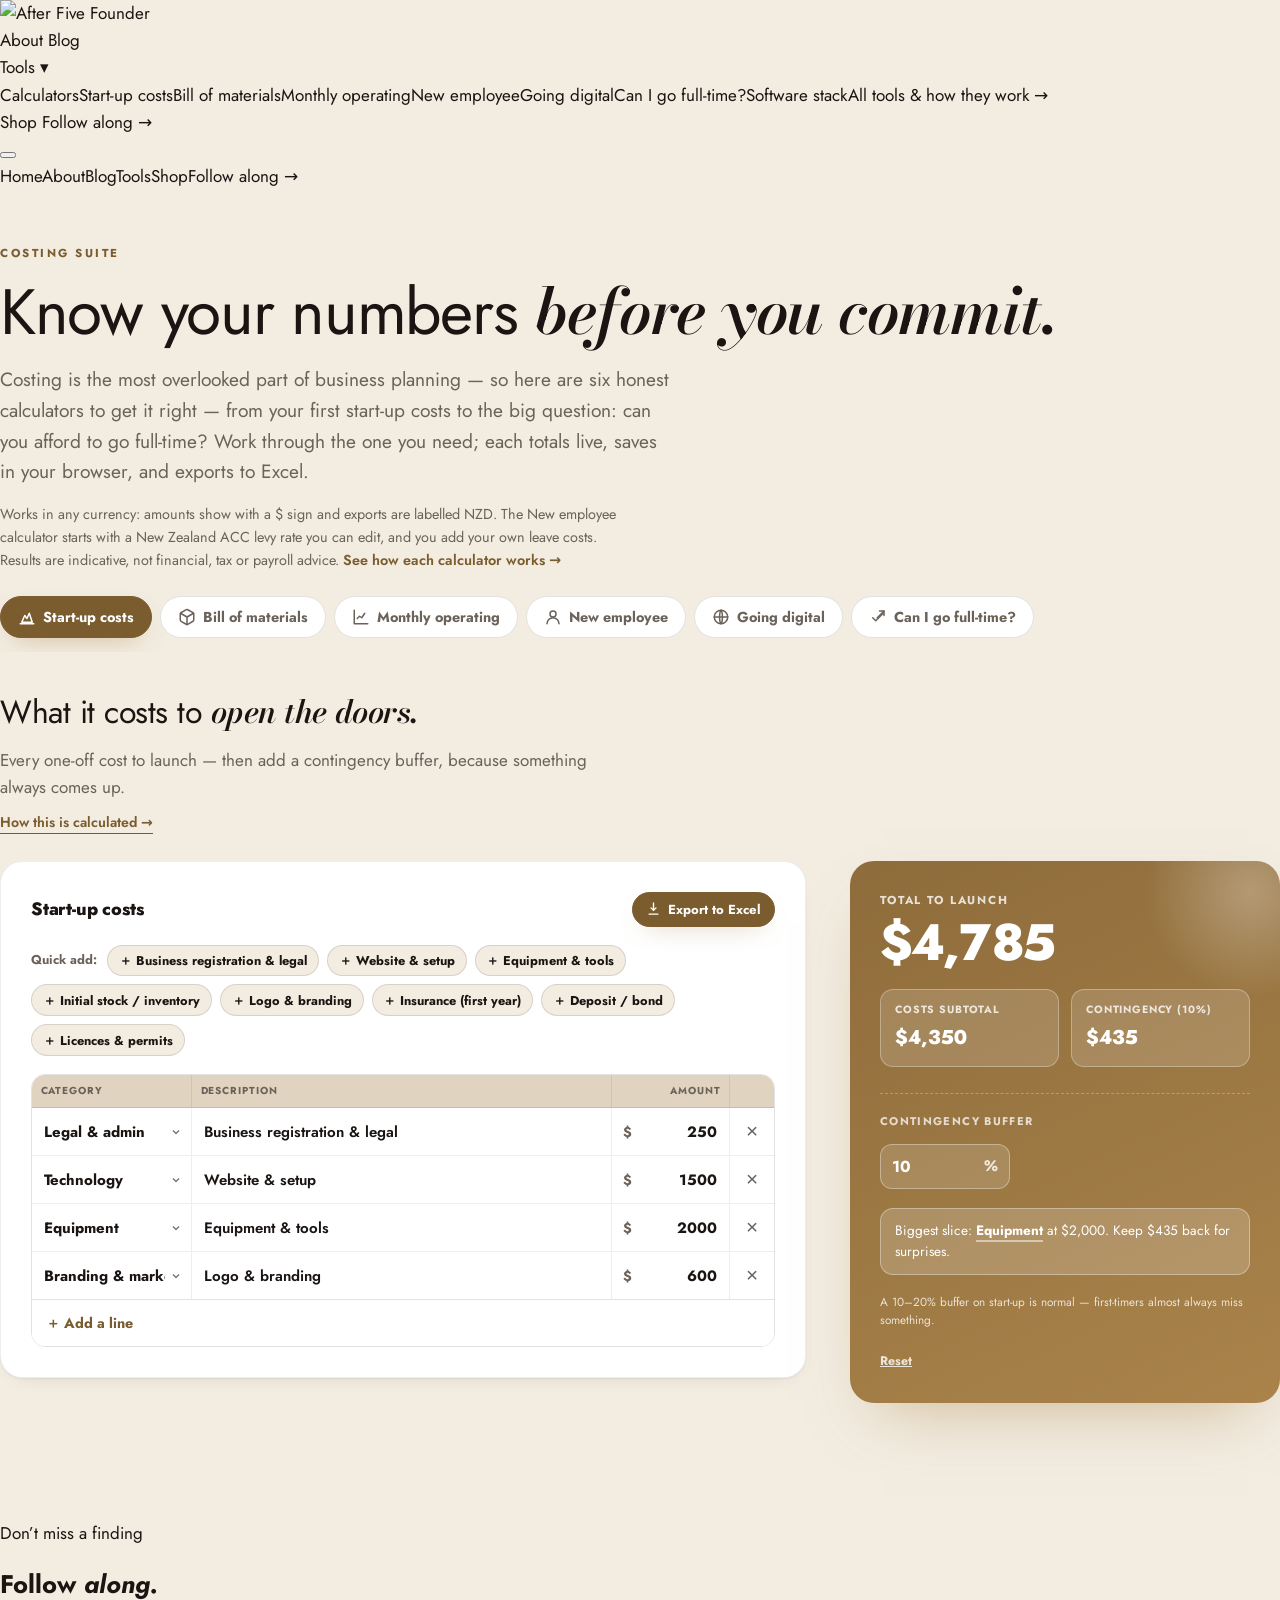
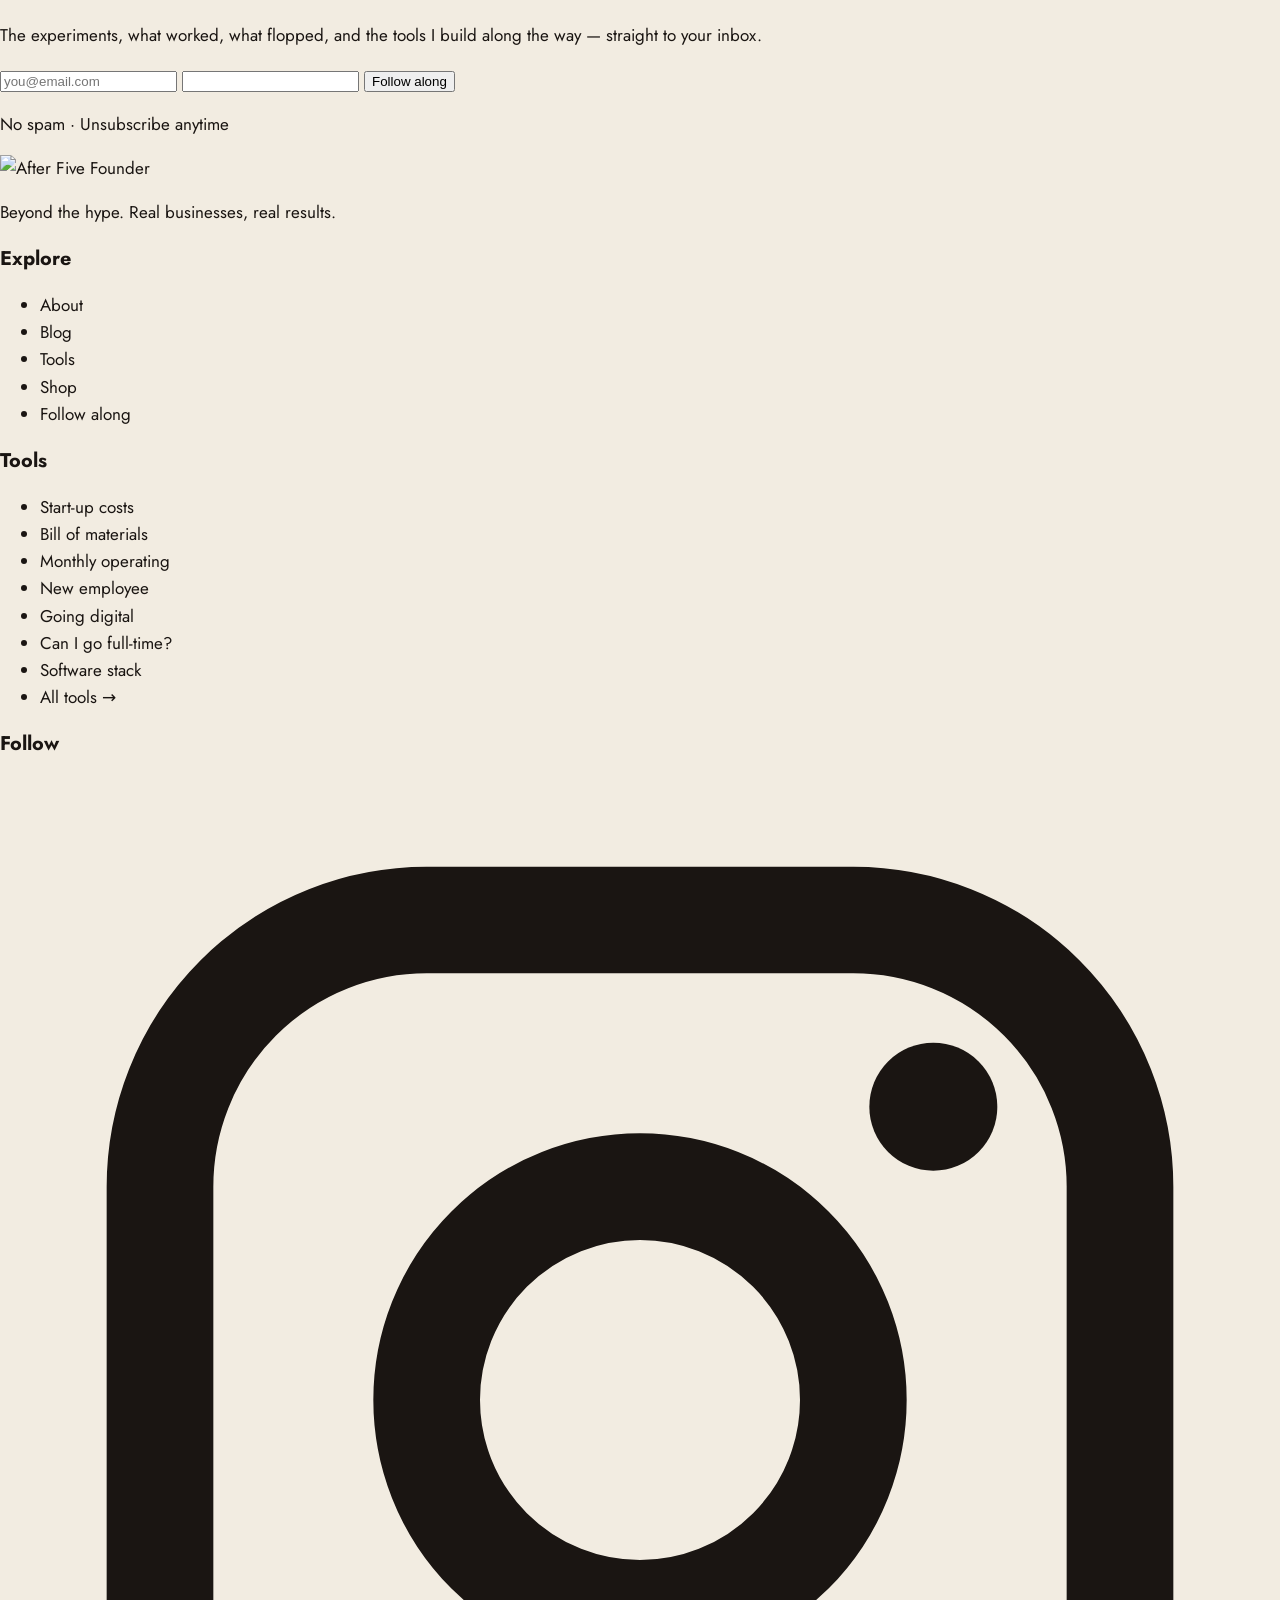
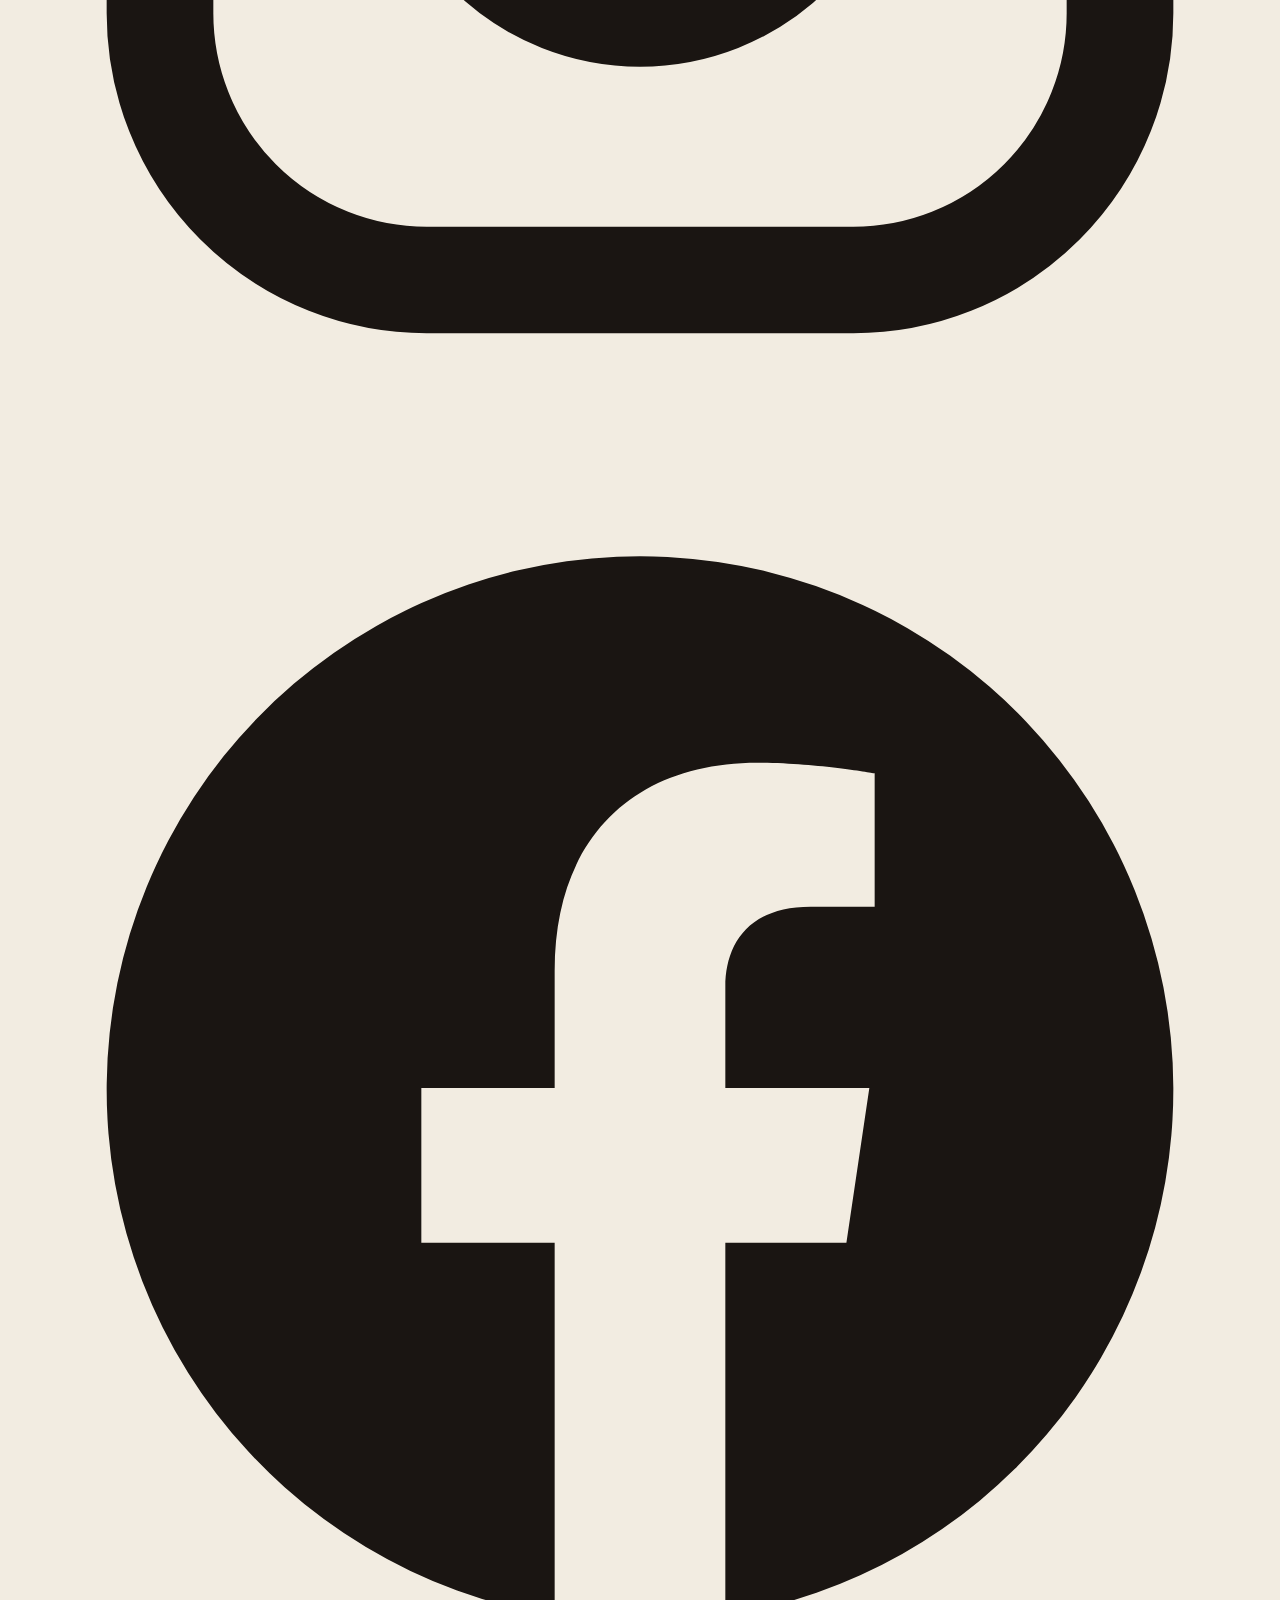
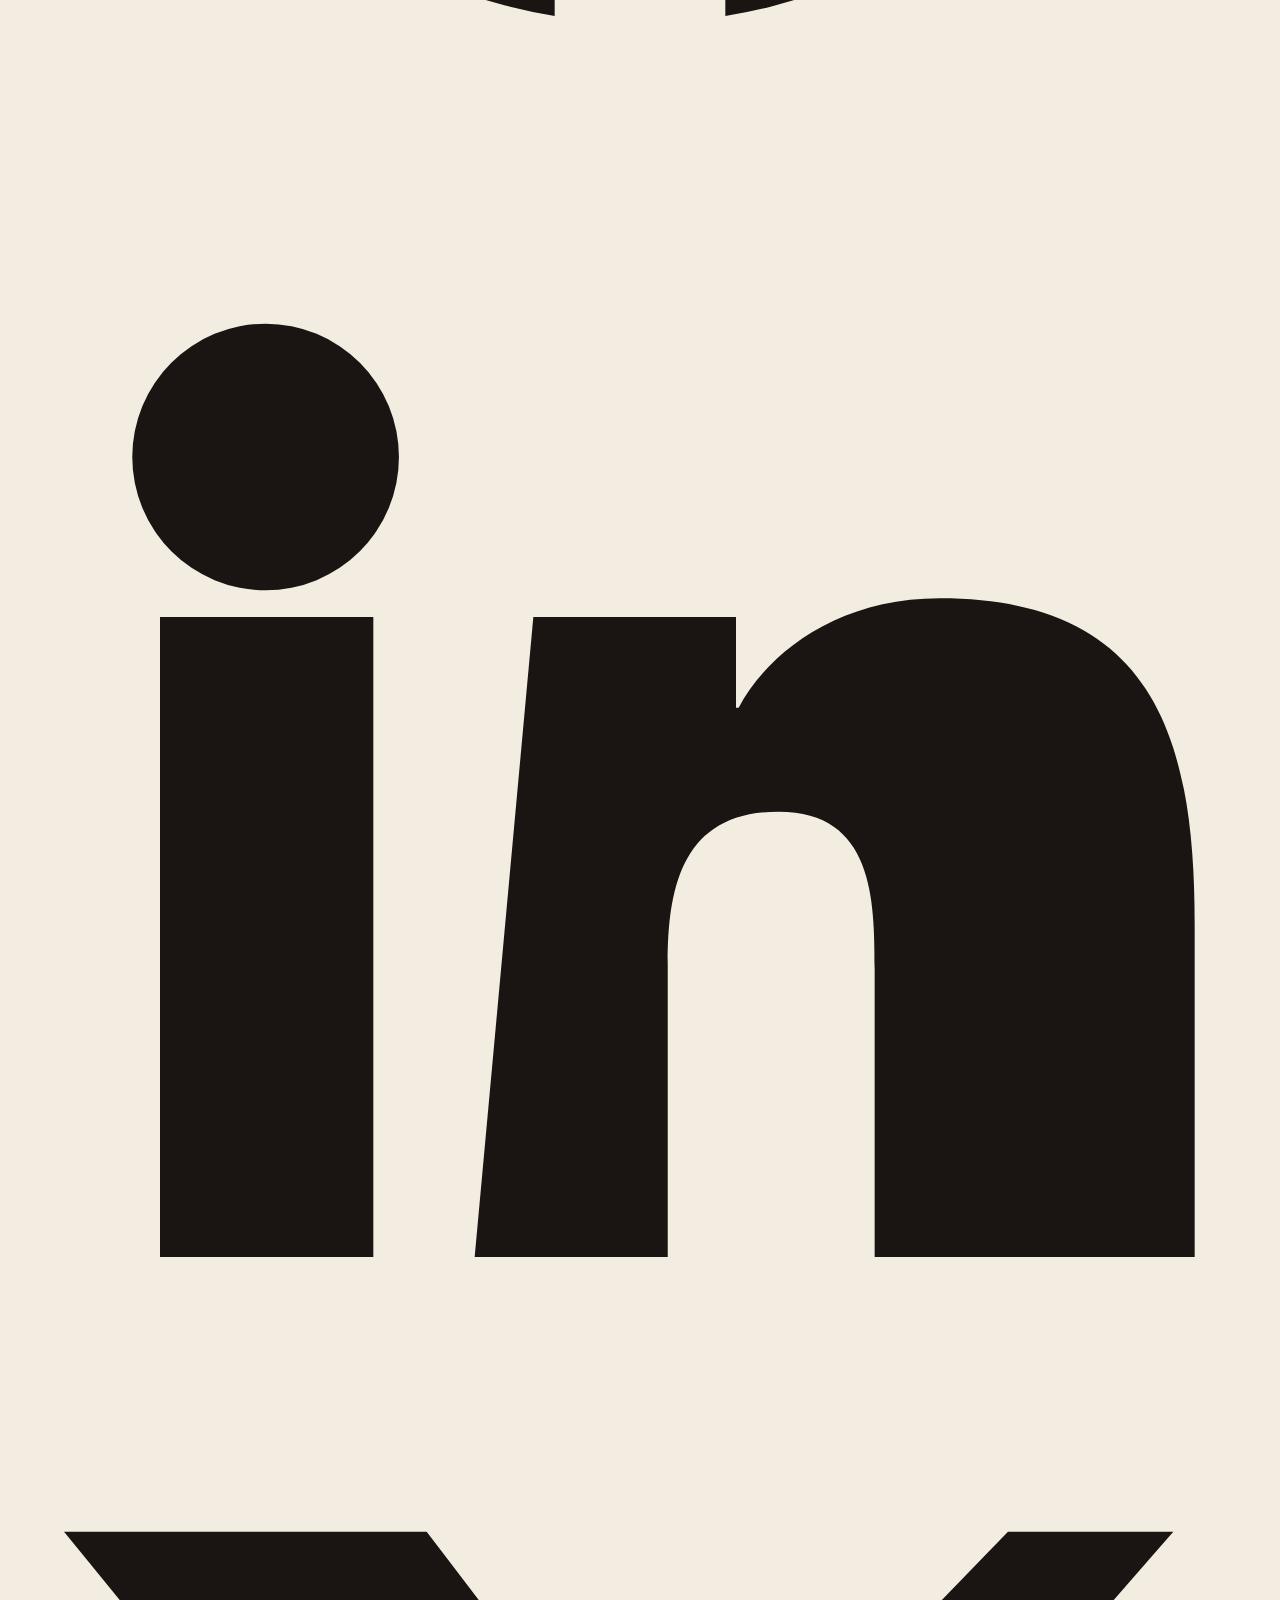
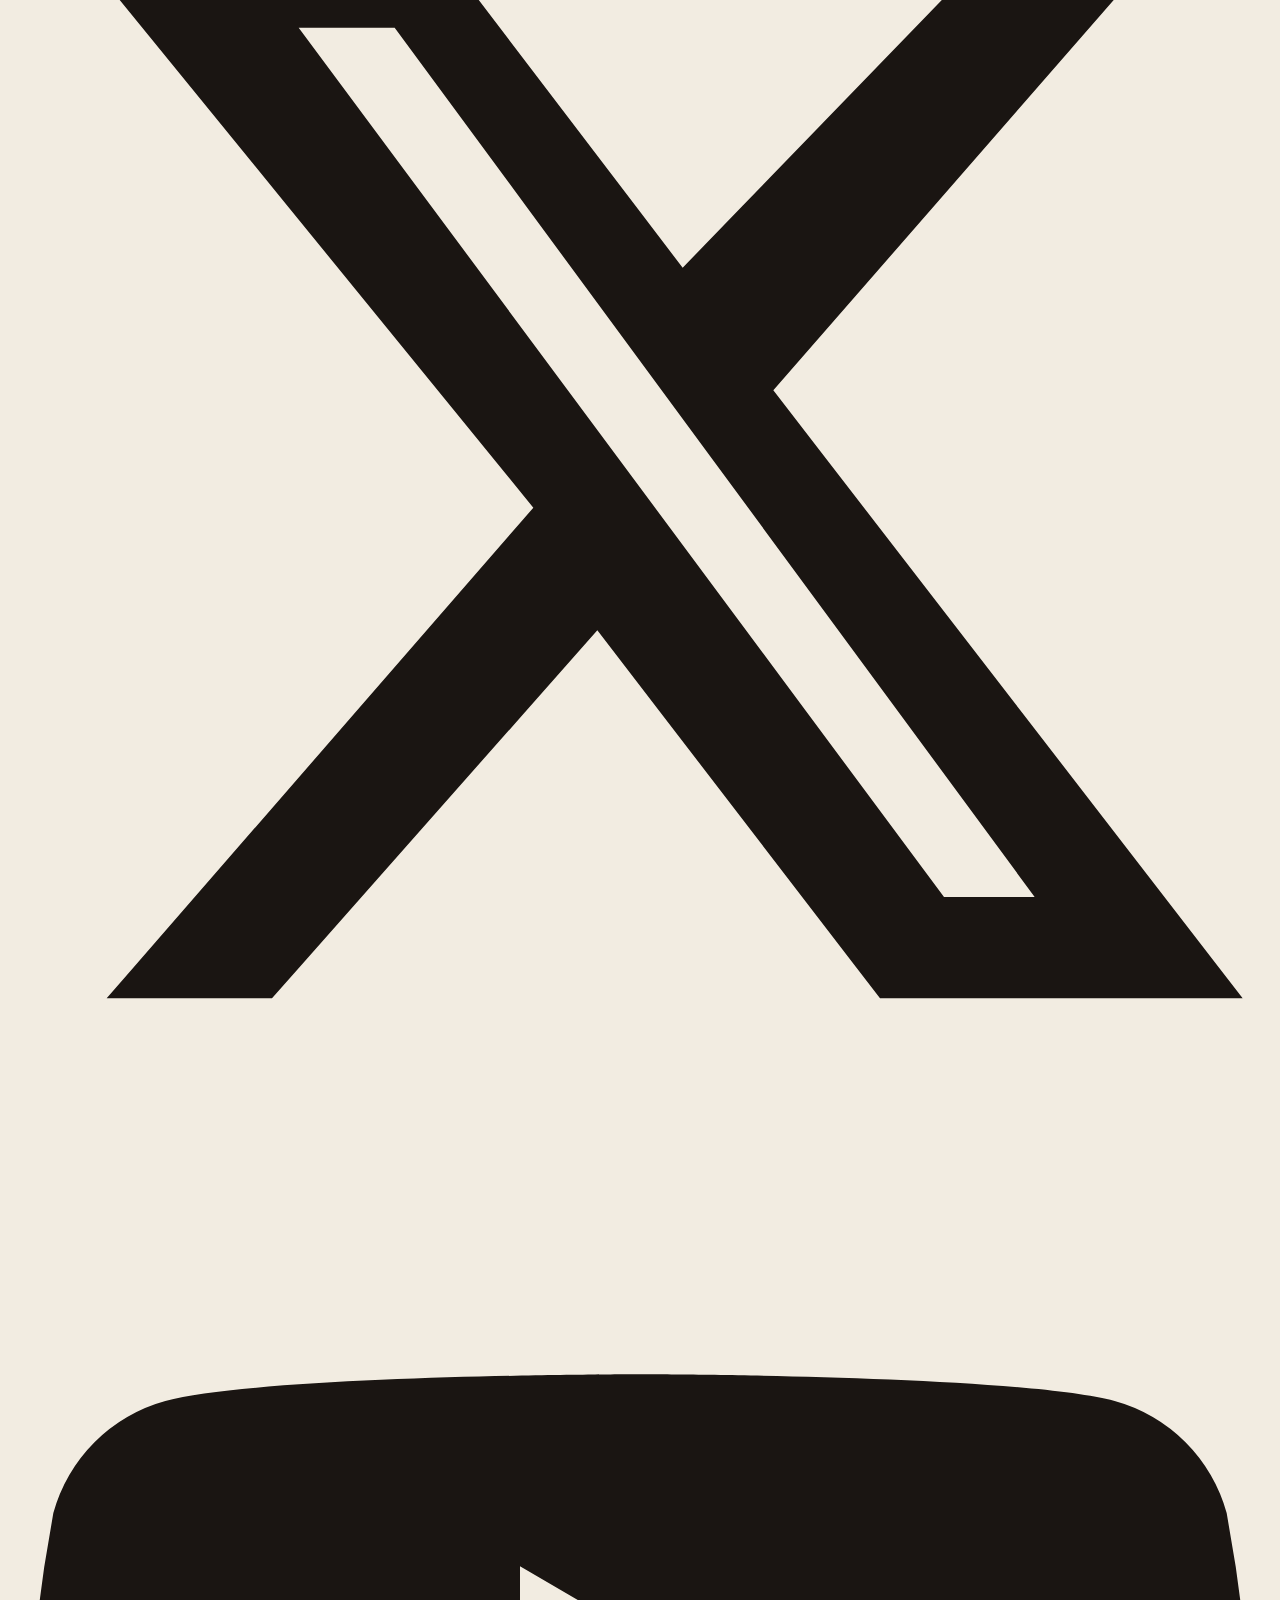
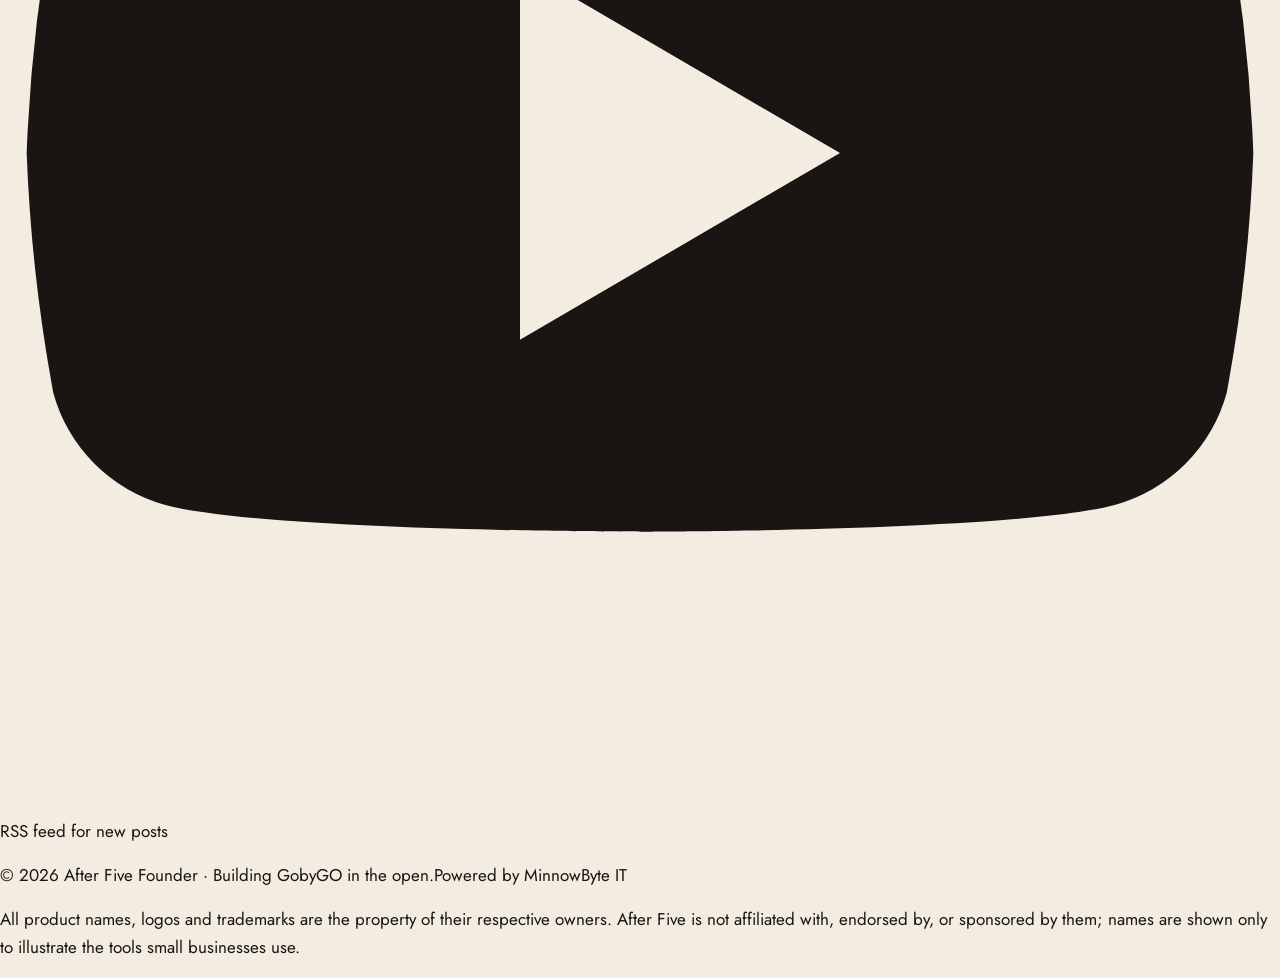
==== commit 43aac38c: "New employee: remove KiwiSaver, enter leave costs as line items Replaces the fixed holiday/leave % w" ====
--- a/public/costing-suite.html
+++ b/public/costing-suite.html
@@ -65,7 +65,7 @@
 
 .calc-grid{display:grid;grid-template-columns:minmax(0,1.5fr) minmax(0,.8fr);gap:clamp(28px,4vw,44px);align-items:start}
 .calc-grid > div{min-width:0}
-@media (max-width:900px){.calc-grid{grid-template-columns:minmax(0,1fr)}.summary-wrap{position:static!important;margin-top:6px}}
+@media (max-width:900px){.calc-grid{grid-template-columns:minmax(0,1fr)}.summary-wrap{position:static!important;margin-top:0;order:-1}}
 
 .panel{background:var(--paper);border:1px solid var(--line-soft);border-radius:22px;box-shadow:var(--shadow-sm);padding:clamp(20px,3vw,30px)}
 .panel + .panel{margin-top:20px}
@@ -156,6 +156,7 @@
 .seg{display:inline-flex;background:var(--cream);border:1px solid var(--line);border-radius:999px;padding:4px;gap:4px}
 .seg button{border:0;background:transparent;font-family:var(--sans);font-weight:700;font-size:.86rem;color:var(--ink-soft);padding:.5em 1em;border-radius:999px;cursor:pointer;transition:background .15s,color .15s}
 .seg button[aria-pressed="true"]{background:var(--gold-ink);color:#fff}
+.leave-help{margin:-.2rem 0 .8rem;font-size:.86rem;color:var(--ink-soft);line-height:1.5}
 .subhead{font-size:.7rem;letter-spacing:.12em;text-transform:uppercase;font-weight:700;color:var(--ink-soft);margin:1.6rem 0 .8rem;padding-top:1.2rem;border-top:1px dashed var(--line)}
 
 /* summary */
@@ -224,7 +225,7 @@
     <p class="eyebrow">Costing Suite</p>
     <h1>Know your numbers <em>before you commit.</em></h1>
     <p class="lead">Costing is the most overlooked part of business planning — so here are six honest calculators to get it right — from your first start-up costs to the big question: can you afford to go full-time? Work through the one you need; each totals live, saves in your browser, and exports to Excel.</p>
-    <p class="region-note">Works in any currency: amounts show with a $ sign and exports are labelled NZD. The New employee calculator starts with New Zealand payroll defaults (KiwiSaver, ACC, holiday pay) that you can edit. Results are indicative, not financial, tax or payroll advice. <a href="/tools" style="color:var(--gold-ink);font-weight:600">See how each calculator works &rarr;</a></p>
+    <p class="region-note">Works in any currency: amounts show with a $ sign and exports are labelled NZD. The New employee calculator starts with a New Zealand ACC levy rate you can edit, and you add your own leave costs. Results are indicative, not financial, tax or payroll advice. <a href="/tools" style="color:var(--gold-ink);font-weight:600">See how each calculator works &rarr;</a></p>
   </div>
 </section>
 
@@ -351,7 +352,7 @@
 
   <!-- ===== NEW EMPLOYEE ===== -->
   <section class="pane" data-pane="emp">
-    <div class="pane-intro"><h2>The <em>true cost</em> of a new hire.</h2><p>A wage is never the whole story. Add the on-costs — KiwiSaver, ACC, holiday pay — to see what an employee really costs you.</p><a class="how-link" href="/tools/new-employee-cost#how">How this is calculated &rarr;</a></div>
+    <div class="pane-intro"><h2>The <em>true cost</em> of a new hire.</h2><p>A wage is never the whole story. Add ACC, the leave you pay for and the extras to see what an employee really costs you.</p><a class="how-link" href="/tools/new-employee-cost#how">How this is calculated &rarr;</a></div>
     <div class="calc-grid">
       <div>
         <div class="panel">
@@ -363,12 +364,18 @@
             <div class="field" id="emp-salary-f" style="display:none"><label>Annual salary</label><div class="inp"><i>$</i><input id="emp-salary" type="number" min="0" step="500" value="55000"></div></div>
             <div class="field"><label>Hours / week</label><div class="inp"><input id="emp-hours" type="number" min="1" max="80" step="1" value="40"></div></div>
           </div>
-          <div class="subhead">Employer on-costs <span style="text-transform:none;letter-spacing:0;font-weight:500">(NZ defaults — edit for your situation)</span></div>
+          <div class="subhead">Employer levies <span style="text-transform:none;letter-spacing:0;font-weight:500">(NZ default — edit for your situation)</span></div>
           <div class="fields">
-            <div class="field"><label>KiwiSaver <span class="sub">employer</span></label><div class="inp suffix"><input id="emp-ks" type="number" min="0" step="0.5" value="3"><i>%</i></div></div>
             <div class="field"><label>ACC / levies</label><div class="inp suffix"><input id="emp-acc" type="number" min="0" step="0.01" value="0.67"><i>%</i></div></div>
-            <div class="field"><label>Holiday / leave loading</label><div class="inp suffix"><input id="emp-hol" type="number" min="0" step="1" value="8"><i>%</i></div></div>
           </div>
+          <div class="subhead">Leave costs <span style="text-transform:none;letter-spacing:0;font-weight:500">(per year)</span></div>
+          <p class="leave-help">Add each type of leave you&rsquo;ll pay for, as a yearly dollar amount. If paid leave already sits inside the 52 weeks of wages above, only add the extra it costs you, like cover while they&rsquo;re away or holiday pay paid out on top.</p>
+          <div class="quick" data-quick="leave"><span class="qlabel">Add:</span></div>
+          <div class="grid-scroll"><div class="grid g-cat">
+            <div class="ghead"><div>Leave type</div><div>Notes</div><div class="num">Per year</div><div></div></div>
+            <div data-rows="leave"></div>
+            <button type="button" class="addrow" data-add="leave">＋ Add leave</button>
+          </div></div>
           <div class="subhead">Other costs</div>
           <div class="fields">
             <div class="field"><label>One-off setup <span class="sub">equipment, onboarding</span></label><div class="inp"><i>$</i><input id="emp-setup" type="number" min="0" step="50" value="1000"></div></div>
@@ -386,7 +393,7 @@
         </div>
         <div class="brk" id="emp-brk"></div>
         <div class="insight" id="emp-insight" hidden></div>
-        <p class="disclaimer">Indicative only — not payroll or tax advice. NZ defaults; check current KiwiSaver, ACC and Holidays Act rates, or your accountant, for real figures.</p>
+        <p class="disclaimer">Indicative only — not payroll or tax advice. The ACC rate is a NZ default; check it, and your leave costs under the Holidays Act, with ACC, Employment New Zealand or your accountant.</p>
         <button type="button" class="reset" data-reset="emp">Reset</button>
       </div></div>
     </div>
@@ -543,10 +550,12 @@
       {id:3,cat:'Software',desc:'Software & subscriptions',mo:120},
       {id:4,cat:'Utilities',desc:'Power, internet & phone',mo:300}
     ]},
-    emp:{basis:'hourly', hourly:26, salary:55000, hours:40, ks:3, acc:0.67, hol:8, setup:1000, other:600},
+    emp:{basis:'hourly', hourly:26, salary:55000, hours:40, acc:0.67, setup:1000, other:600, lnid:1, leave:[]},
     leap:{pay:4500, ben:500, costs:2000, start:8000, runway:12, spread:false, buf:20, margin:60, avg:0}
   };}
   var S=load()||defaults();
+  // Older saved work had KiwiSaver and a fixed holiday %: drop those and start an empty leave list.
+  if(!S.emp.leave){ S.emp.leave=[]; S.emp.lnid=1; } delete S.emp.ks; delete S.emp.hol;
   function load(){ try{var s=localStorage.getItem(LSKEY);if(!s)return null;var o=JSON.parse(s);if(!o||!o.startup)return null;return o;}catch(e){return null;} }
   function save(){ try{localStorage.setItem(LSKEY,JSON.stringify(S));}catch(e){} }
   function money(n){ n=Math.round(+n||0); return '$'+n.toLocaleString('en-NZ'); }
@@ -648,14 +657,33 @@
   }
 
   // ---- Employee ----
+  var LEAVE_TYPES=['Annual leave','Public holidays','Sick leave','Bereavement leave','Family violence leave','Parental leave','Alternative holidays','Cover while away','Other leave'];
+  function leaveTotal(){ return S.emp.leave.reduce(function(a,r){return a+(+r.amt||0);},0); }
+  function buildLeave(){
+    var rowsEl=el('leave','data-rows'); rowsEl.innerHTML='';
+    if(!S.emp.leave.length){ rowsEl.innerHTML='<div class="empty-row">No leave costs yet. Add one below or tap a type above.</div>'; return; }
+    S.emp.leave.forEach(function(r){
+      var row=document.createElement('div'); row.className='grow';
+      row.innerHTML='<div class="cell sel">'+catSelect(LEAVE_TYPES,r.type).replace('aria-label="Category"','aria-label="Leave type"')+'</div>'+
+        '<div class="cell"><input type="text" placeholder="e.g. 4 weeks, or cover cost" value="'+esc(r.desc)+'" aria-label="Notes"></div>'+
+        '<div class="cell num dollar"><input type="number" min="0" step="1" value="'+(r.amt||'')+'" placeholder="0" inputmode="decimal" aria-label="Amount per year"></div>'+
+        '<div class="cell act"><button type="button" class="rm" aria-label="Remove">×</button></div>';
+      row.querySelector('select').addEventListener('change',function(e){ r.type=e.target.value; recomputeEmp(); });
+      row.querySelector('input[type=text]').addEventListener('input',function(e){ r.desc=e.target.value; recomputeEmp(); });
+      row.querySelector('.dollar input').addEventListener('input',function(e){ r.amt=num(e.target.value); recomputeEmp(); });
+      row.querySelector('.rm').addEventListener('click',function(){ S.emp.leave=S.emp.leave.filter(function(x){return x.id!==r.id;}); buildLeave(); recomputeEmp(); });
+      rowsEl.appendChild(row);
+    });
+  }
+  function addLeave(type){ S.emp.leave.push({id:S.emp.lnid++,type:type||LEAVE_TYPES[0],desc:'',amt:0}); buildLeave(); recomputeEmp(); var a=el('leave','data-rows').querySelectorAll('.dollar input'); if(a.length) a[a.length-1].focus(); }
   function recomputeEmp(){
     var e=S.emp;
-    e.hours=num($('#emp-hours').value); e.ks=num($('#emp-ks').value); e.acc=num($('#emp-acc').value); e.hol=num($('#emp-hol').value); e.setup=num($('#emp-setup').value); e.other=num($('#emp-other').value);
+    e.hours=num($('#emp-hours').value); e.acc=num($('#emp-acc').value); e.setup=num($('#emp-setup').value); e.other=num($('#emp-other').value);
     var weeks=52, hrsYear=e.hours*weeks;
     var gross;
     if(e.basis==='hourly'){ e.hourly=num($('#emp-hourly').value); gross=e.hourly*hrsYear; }
     else { e.salary=num($('#emp-salary').value); gross=e.salary; }
-    var onPct=e.ks+e.acc+e.hol, onAmt=gross*onPct/100;
+    var leaveTot=leaveTotal(), onAmt=gross*e.acc/100+leaveTot;
     var trueAnnual=gross+onAmt+e.other;
     var firstYear=trueAnnual+e.setup;
     var eff=hrsYear>0?trueAnnual/hrsYear:0;
@@ -665,9 +693,8 @@
     $('#emp-load').textContent=Math.round(load)+'%';
     $('#emp-brk').innerHTML=
       '<div class="brk-row"><span class="lbl">Gross wage</span><span class="amt">'+money(gross)+'</span></div>'+
-      '<div class="brk-row"><span class="lbl">KiwiSaver ('+ (e.ks||0) +'%)</span><span class="amt">'+money(gross*e.ks/100)+'</span></div>'+
       '<div class="brk-row"><span class="lbl">ACC / levies ('+ (e.acc||0) +'%)</span><span class="amt">'+money(gross*e.acc/100)+'</span></div>'+
-      '<div class="brk-row"><span class="lbl">Holiday / leave ('+ (e.hol||0) +'%)</span><span class="amt">'+money(gross*e.hol/100)+'</span></div>'+
+      e.leave.filter(function(r){return (+r.amt||0)>0;}).map(function(r){return '<div class="brk-row"><span class="lbl">'+esc(r.type)+(r.desc?' · '+esc(r.desc):'')+'</span><span class="amt">'+money(+r.amt||0)+'</span></div>';}).join('')+
       '<div class="brk-row"><span class="lbl">Other annual</span><span class="amt">'+money(e.other)+'</span></div>'+
       '<div class="brk-row"><span class="lbl">One-off setup</span><span class="amt">'+money(e.setup)+'</span></div>';
     var ins=$('#emp-insight');
@@ -749,6 +776,8 @@
     list.forEach(function(item){ var b=document.createElement('button'); b.type='button'; b.className='chip'; b.textContent='＋ '+item[1];
       b.addEventListener('click',function(){ var st=S[tab]; var o={id:st.nid++,cat:item[0],desc:item[1]}; o[amtKey]=item[2]; st.rows.push(o); buildLineGrid(tab); recompute(tab); }); q.appendChild(b); }); }
   mountQuick('startup',STARTUP_QUICK); mountQuick('opex',OPEX_QUICK);
+  el('leave','data-add').addEventListener('click',function(){ addLeave(); });
+  (function(){ var q=el('leave','data-quick'); ['Annual leave','Public holidays','Sick leave','Cover while away'].forEach(function(t){ var b=document.createElement('button'); b.type='button'; b.className='chip'; b.textContent='＋ '+t; b.addEventListener('click',function(){ addLeave(t); }); q.appendChild(b); }); })();
   el('digital','data-add').addEventListener('click',function(){ S.digital.rows.push({id:S.digital.nid++,type:'recurring',desc:'',rate:0}); buildDigital(); recomputeDigital(); var inputs=el('digital','data-rows').querySelectorAll('input[type=text]'); if(inputs.length) inputs[inputs.length-1].focus(); });
   (function(){ var q=el('digital','data-quick'); DIGITAL_QUICK.forEach(function(it){ var b=document.createElement('button'); b.type='button'; b.className='chip'; b.textContent='＋ '+it[1]; b.addEventListener('click',function(){ S.digital.rows.push({id:S.digital.nid++,type:it[0],desc:it[1],rate:it[2]}); buildDigital(); recomputeDigital(); }); q.appendChild(b); }); })();
 
@@ -756,7 +785,7 @@
 
   // BOM + employee field bindings
   ['bom-min','bom-rate','bom-oh','bom-margin'].forEach(function(id){ $('#'+id).addEventListener('input',function(){ S.bom.min=num($('#bom-min').value); S.bom.rate=num($('#bom-rate').value); S.bom.oh=num($('#bom-oh').value); S.bom.margin=num($('#bom-margin').value); recomputeBom(); }); });
-  ['emp-hourly','emp-salary','emp-hours','emp-ks','emp-acc','emp-hol','emp-setup','emp-other'].forEach(function(id){ $('#'+id).addEventListener('input',recomputeEmp); });
+  ['emp-hourly','emp-salary','emp-hours','emp-acc','emp-setup','emp-other'].forEach(function(id){ $('#'+id).addEventListener('input',recomputeEmp); });
   ['lp-pay','lp-ben','lp-costs','lp-start','lp-runway','lp-buf','lp-margin','lp-avg'].forEach(function(id){ $('#'+id).addEventListener('input',recomputeLeap); });
   $('#lp-spread').addEventListener('change',recomputeLeap);
   $('#lp-useopex').addEventListener('click',function(){ var t=S.opex.rows.reduce(function(a,r){return a+(+r.mo||0);},0); $('#lp-costs').value=Math.round(t); recomputeLeap(); });
@@ -766,7 +795,7 @@
     document.querySelectorAll('#emp-basis button').forEach(function(x){x.setAttribute('aria-pressed',x===b?'true':'false');});
     $('#emp-hourly-f').style.display=S.emp.basis==='hourly'?'':'none'; $('#emp-salary-f').style.display=S.emp.basis==='salary'?'':'none'; recomputeEmp(); }); });
 
-  function applyEmpFields(){ var e=S.emp; $('#emp-hourly').value=e.hourly; $('#emp-salary').value=e.salary; $('#emp-hours').value=e.hours; $('#emp-ks').value=e.ks; $('#emp-acc').value=e.acc; $('#emp-hol').value=e.hol; $('#emp-setup').value=e.setup; $('#emp-other').value=e.other;
+  function applyEmpFields(){ var e=S.emp; $('#emp-hourly').value=e.hourly; $('#emp-salary').value=e.salary; $('#emp-hours').value=e.hours; $('#emp-acc').value=e.acc; $('#emp-setup').value=e.setup; $('#emp-other').value=e.other;
     document.querySelectorAll('#emp-basis button').forEach(function(x){x.setAttribute('aria-pressed',x.getAttribute('data-basis')===e.basis?'true':'false');});
     $('#emp-hourly-f').style.display=e.basis==='hourly'?'':'none'; $('#emp-salary-f').style.display=e.basis==='salary'?'':'none'; }
   function applyBomFields(){ $('#bom-min').value=S.bom.min; $('#bom-rate').value=S.bom.rate; $('#bom-oh').value=S.bom.oh; $('#bom-margin').value=S.bom.margin; }
@@ -775,7 +804,7 @@
     if(tab==='startup'){ $('#su-bufpct').value=S.startup.bufpct; buildLineGrid('startup'); recomputeStartup(); }
     else if(tab==='opex'){ buildLineGrid('opex'); recomputeOpex(); }
     else if(tab==='bom'){ applyBomFields(); buildBom(); recomputeBom(); }
-    else if(tab==='emp'){ applyEmpFields(); recomputeEmp(); }
+    else if(tab==='emp'){ applyEmpFields(); buildLeave(); recomputeEmp(); }
     else if(tab==='digital'){ buildDigital(); recomputeDigital(); }
     else if(tab==='leap'){ applyLeapFields(); recomputeLeap(); }
   }
@@ -805,8 +834,8 @@
       S.bom.rows.forEach(function(r){L.push([r.desc,+r.qty||0,+r.unit||0,(+r.qty||0)*(+r.unit||0)]);});
       var mat=S.bom.rows.reduce(function(a,r){return a+(+r.qty||0)*(+r.unit||0);},0), labour=num($('#bom-min').value)/60*num($('#bom-rate').value), oh=num($('#bom-oh').value), unit=mat+labour+oh, m=Math.min(94.9,num($('#bom-margin').value)), price=m>0?unit/(1-m/100):unit;
       L.push([]); L.push(['Materials total','','',mat]); L.push(['Labour ('+num($('#bom-min').value)+' min @ $'+num($('#bom-rate').value)+'/hr)','','',labour]); L.push(['Overhead / packaging','','',oh]); L.push(['Cost per unit','','',unit]); L.push(['Target margin','',m+'%','']); L.push(['Suggested price','','',price]); L.push(['Profit per unit','','',price-unit]); }
-    else { name='employee-cost'; var e=S.emp, weeks=52, hrsYear=e.hours*weeks, gross=e.basis==='hourly'?e.hourly*hrsYear:e.salary, onAmt=gross*(e.ks+e.acc+e.hol)/100, trueAnnual=gross+onAmt+e.other, firstYear=trueAnnual+e.setup, eff=hrsYear>0?trueAnnual/hrsYear:0;
-      L=[['Item','Value (NZD)'],['Pay basis',e.basis==='hourly'?'Hourly $'+e.hourly:'Salary'],['Hours per week',e.hours],['Gross annual wage',gross],['KiwiSaver ('+e.ks+'%)',gross*e.ks/100],['ACC / levies ('+e.acc+'%)',gross*e.acc/100],['Holiday / leave ('+e.hol+'%)',gross*e.hol/100],['Other annual',e.other],['True annual cost',trueAnnual],['One-off setup',e.setup],['First-year total',firstYear],['Effective hourly cost',Math.round(eff*100)/100],['On-cost loading',Math.round((gross>0?(trueAnnual-gross)/gross*100:0))+'%']]; }
+    else { name='employee-cost'; var e=S.emp, weeks=52, hrsYear=e.hours*weeks, gross=e.basis==='hourly'?e.hourly*hrsYear:e.salary, onAmt=gross*e.acc/100+leaveTotal(), trueAnnual=gross+onAmt+e.other, firstYear=trueAnnual+e.setup, eff=hrsYear>0?trueAnnual/hrsYear:0;
+      L=[['Item','Value (NZD)'],['Pay basis',e.basis==='hourly'?'Hourly $'+e.hourly:'Salary'],['Hours per week',e.hours],['Gross annual wage',gross],['ACC / levies ('+e.acc+'%)',gross*e.acc/100]].concat(e.leave.map(function(r){return ['Leave: '+r.type+(r.desc?' ('+r.desc+')':''),+r.amt||0];})).concat([['Other annual',e.other],['True annual cost',trueAnnual],['One-off setup',e.setup],['First-year total',firstYear],['Effective hourly cost',Math.round(eff*100)/100],['On-cost loading',Math.round((gross>0?(trueAnnual-gross)/gross*100:0))+'%']]); }
     if(tab==='digital'){ name='going-digital'; L=[['Type','Description','Rate (NZD)','Per year (NZD)']];
       S.digital.rows.forEach(function(r){ L.push([r.type==='recurring'?'Recurring':'One-off', r.desc, +r.rate||0, annualD(r)]); });
       var drec=S.digital.rows.filter(function(r){return r.type==='recurring';}).reduce(function(a,r){return a+(+r.rate||0);},0), done=S.digital.rows.filter(function(r){return r.type==='oneoff';}).reduce(function(a,r){return a+(+r.rate||0);},0);
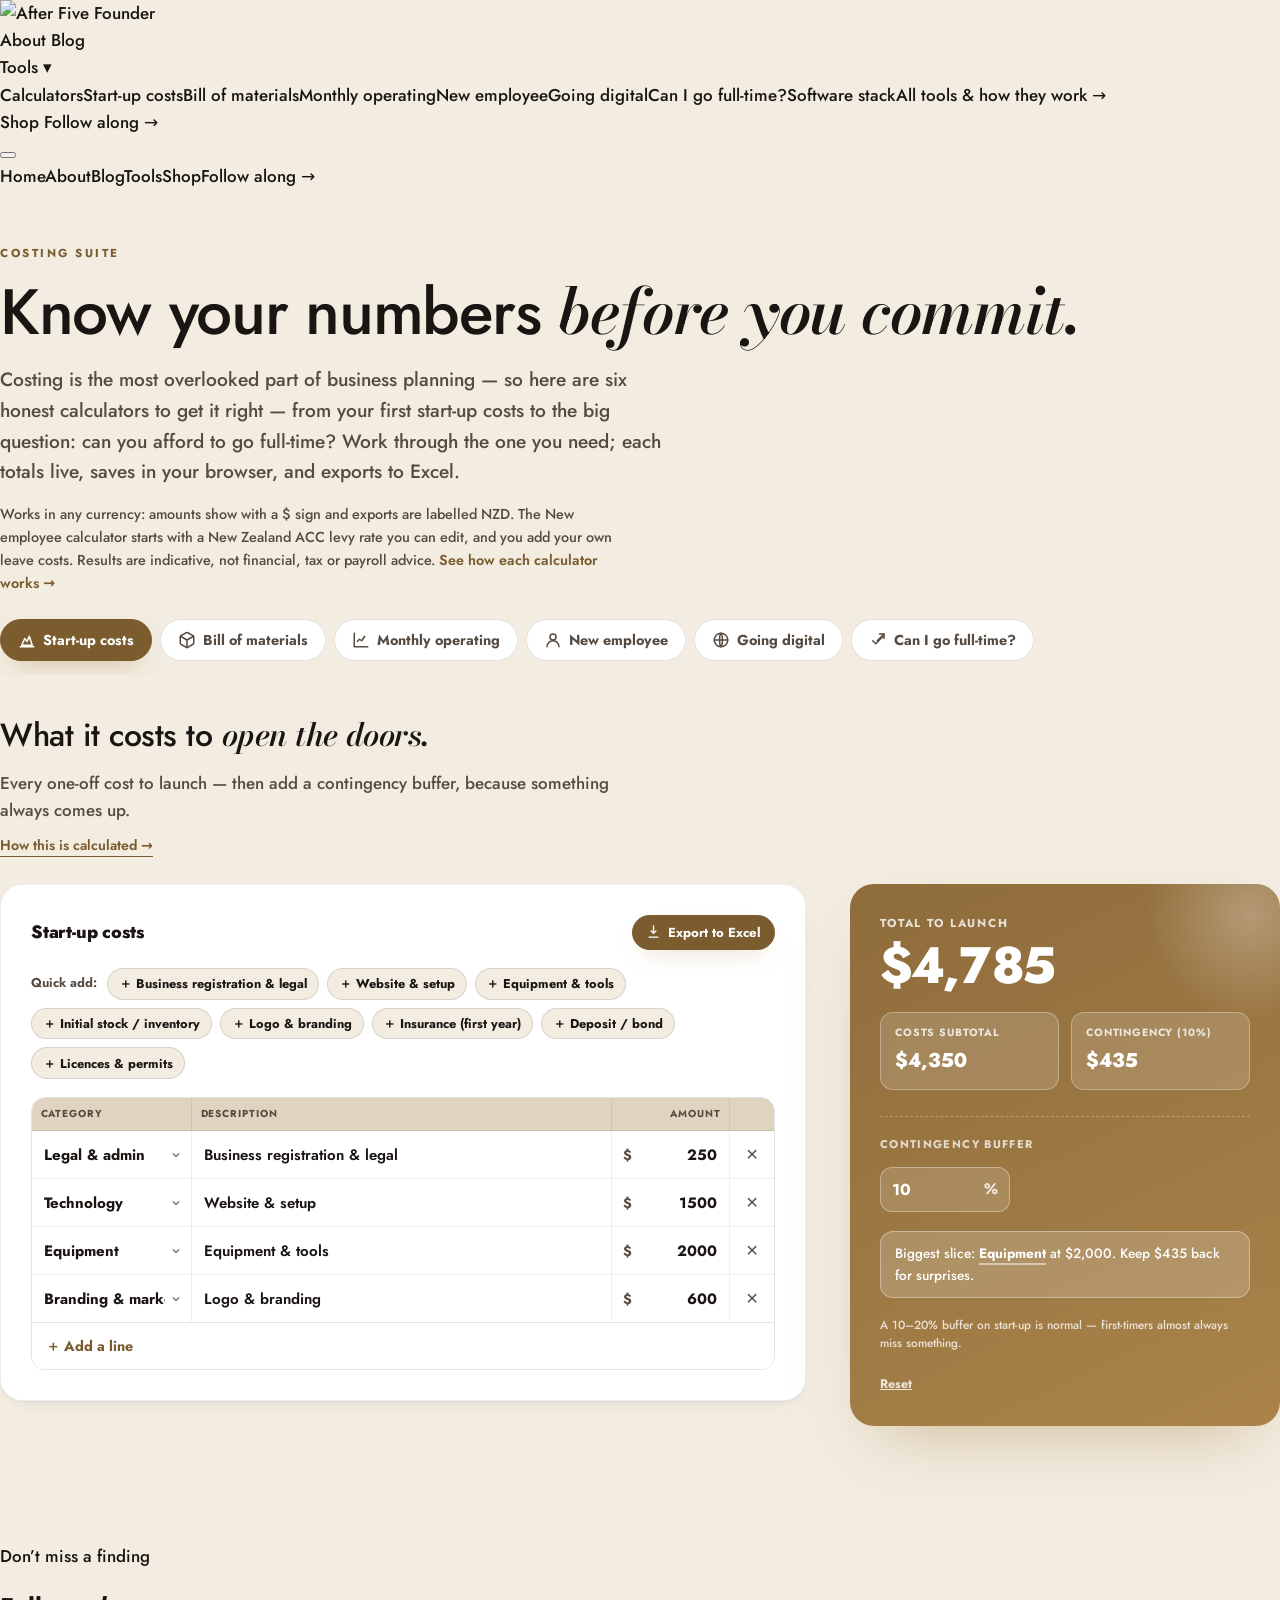
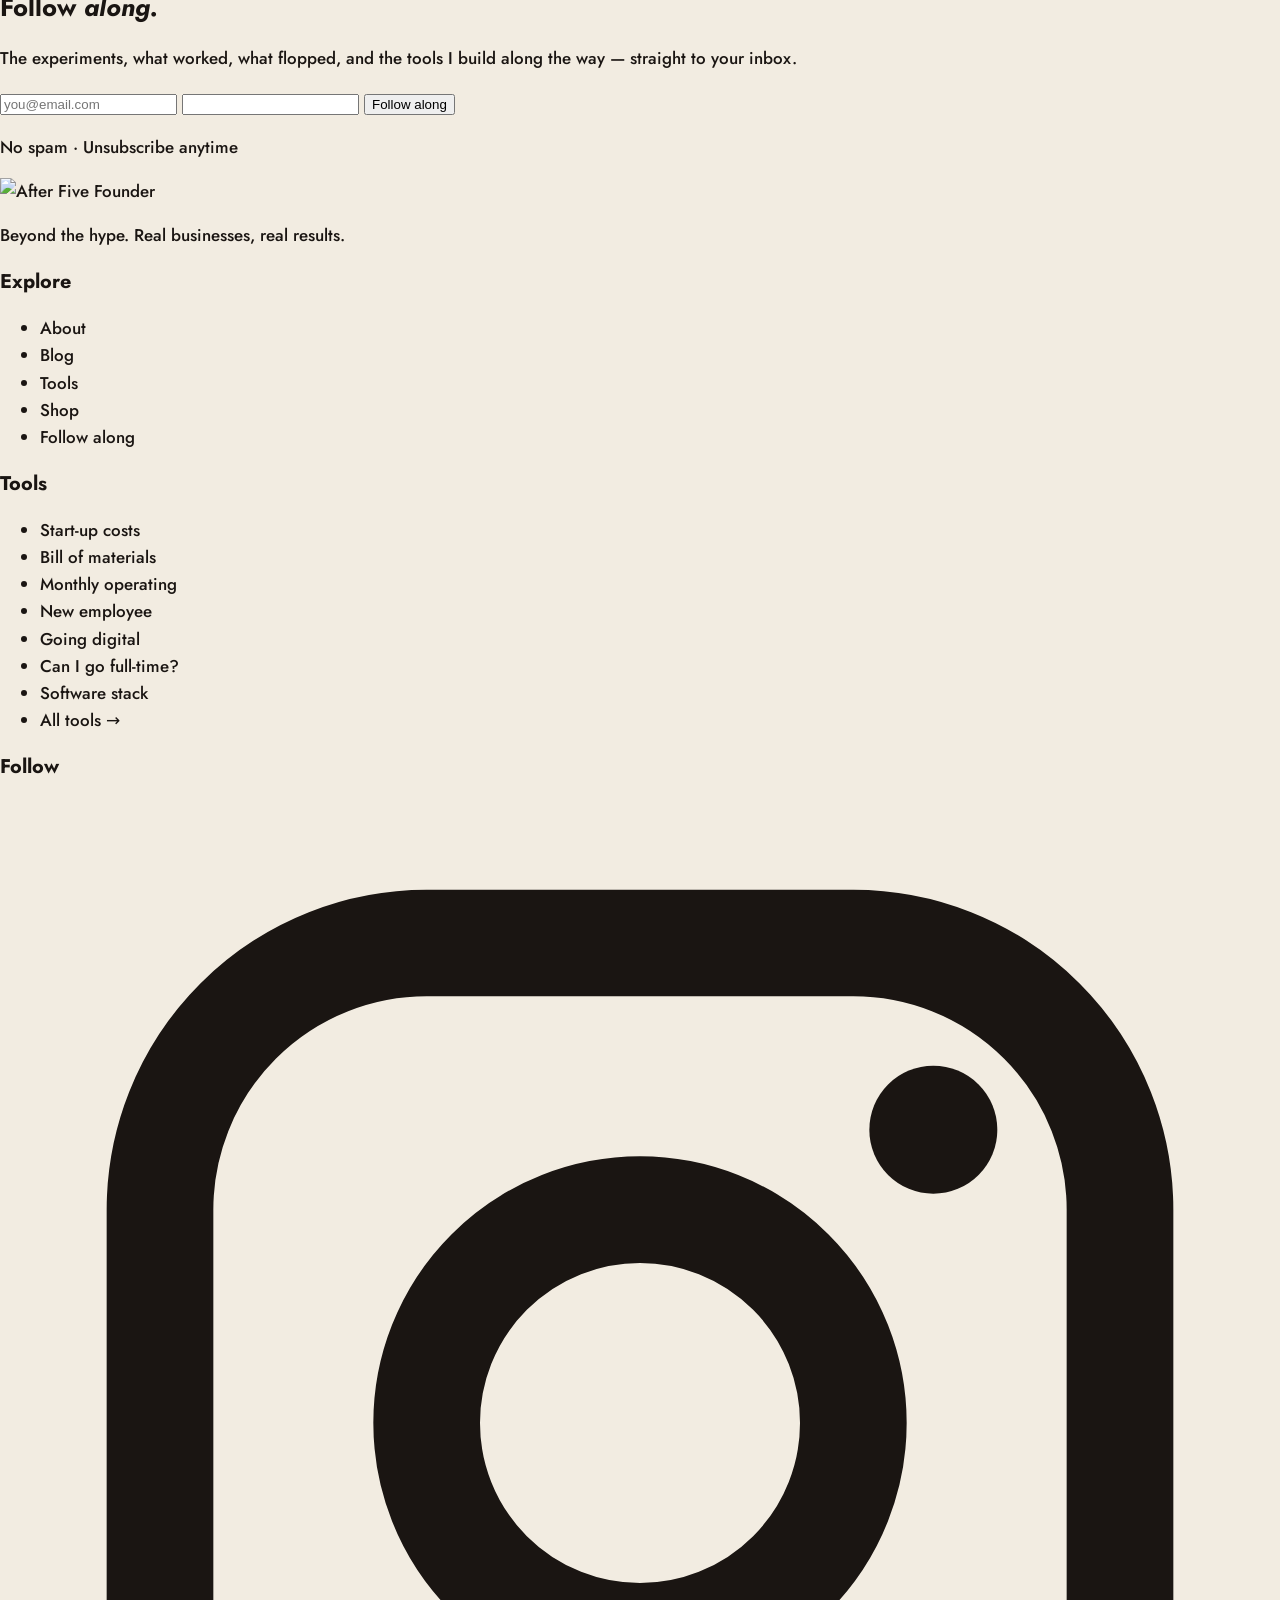
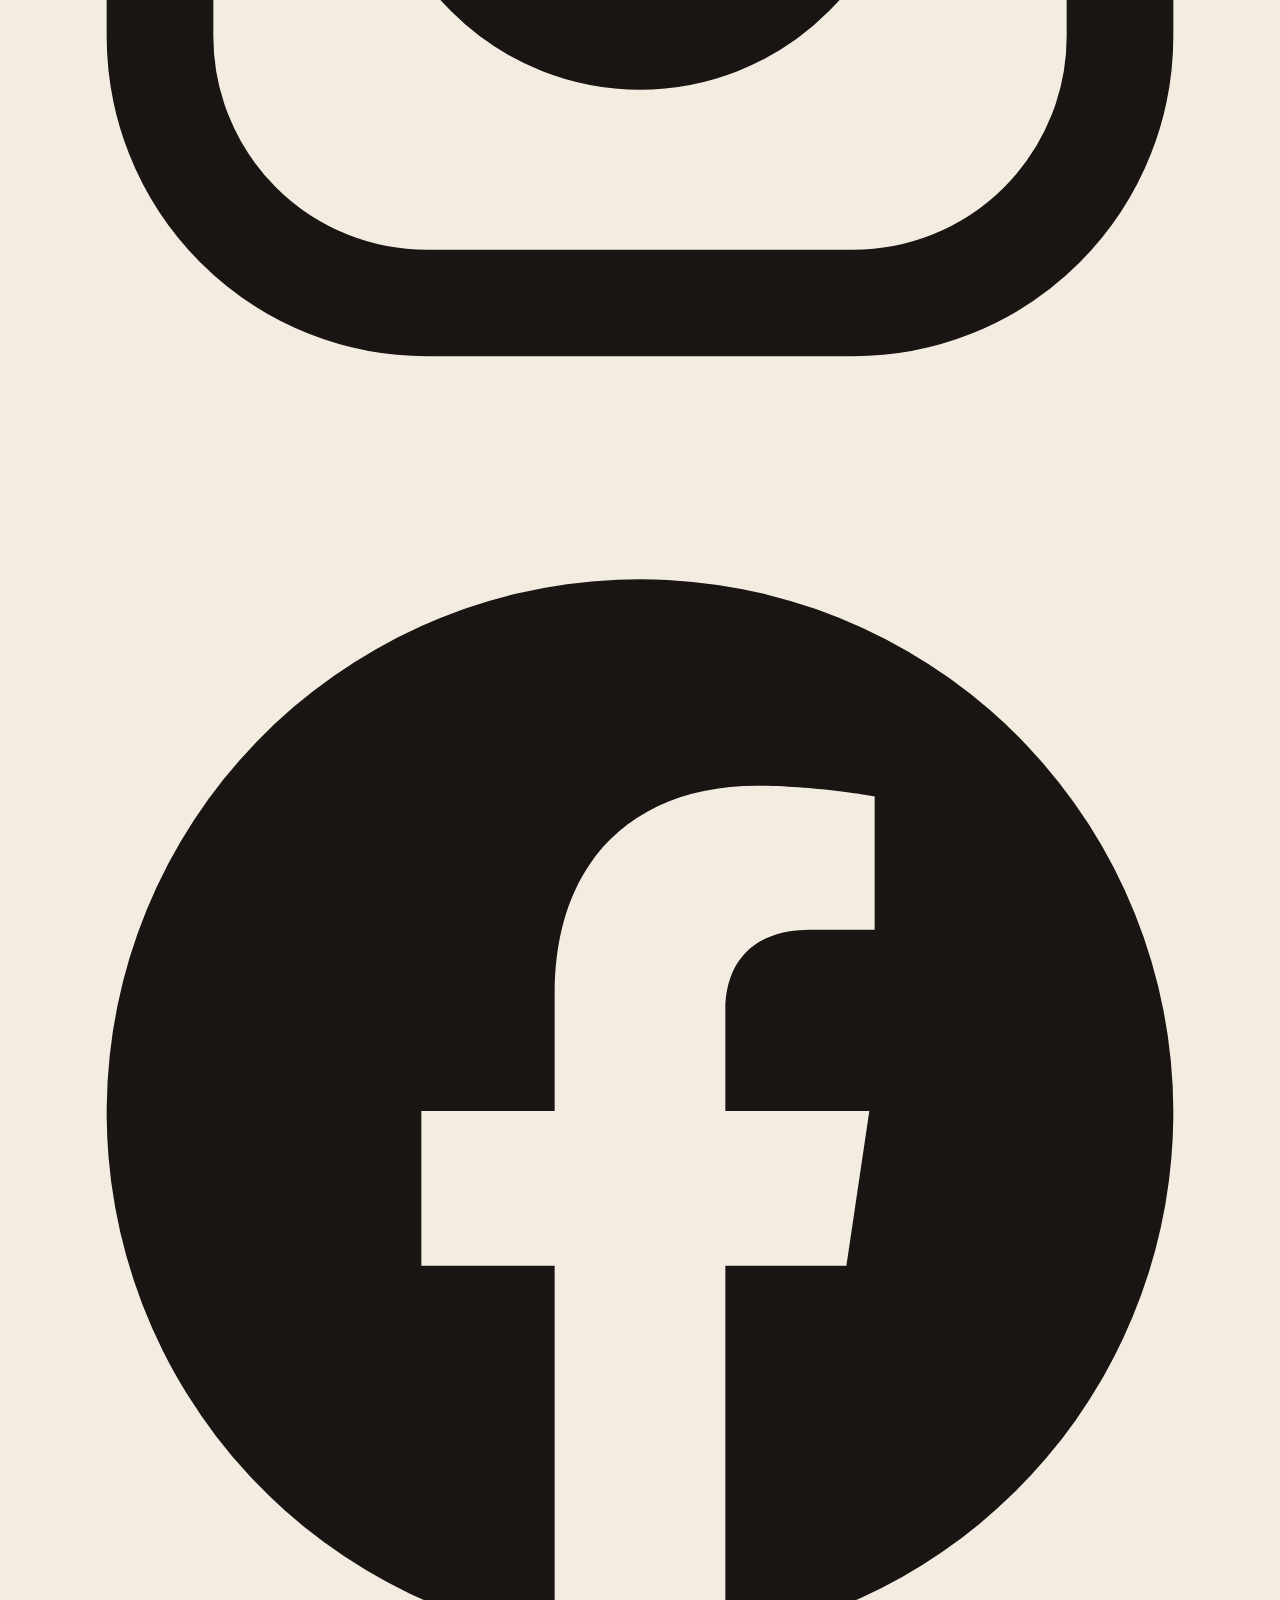
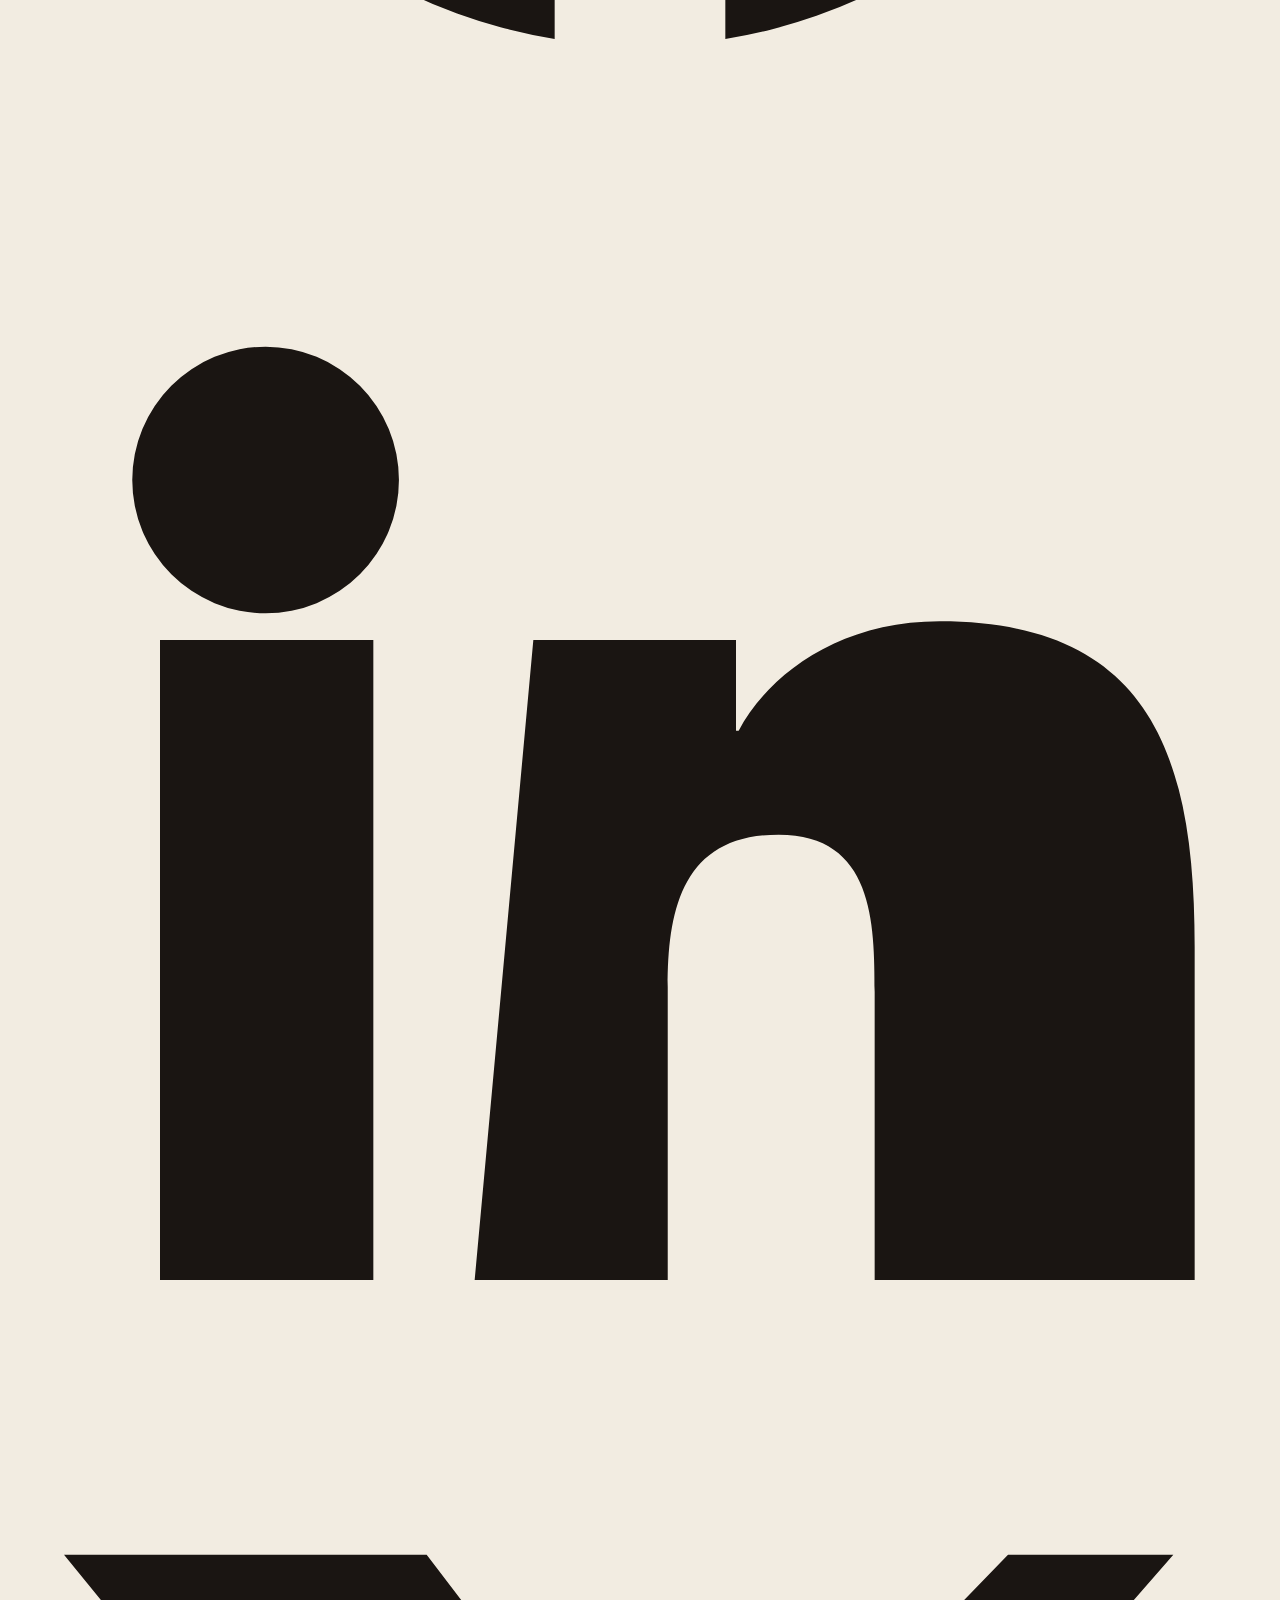
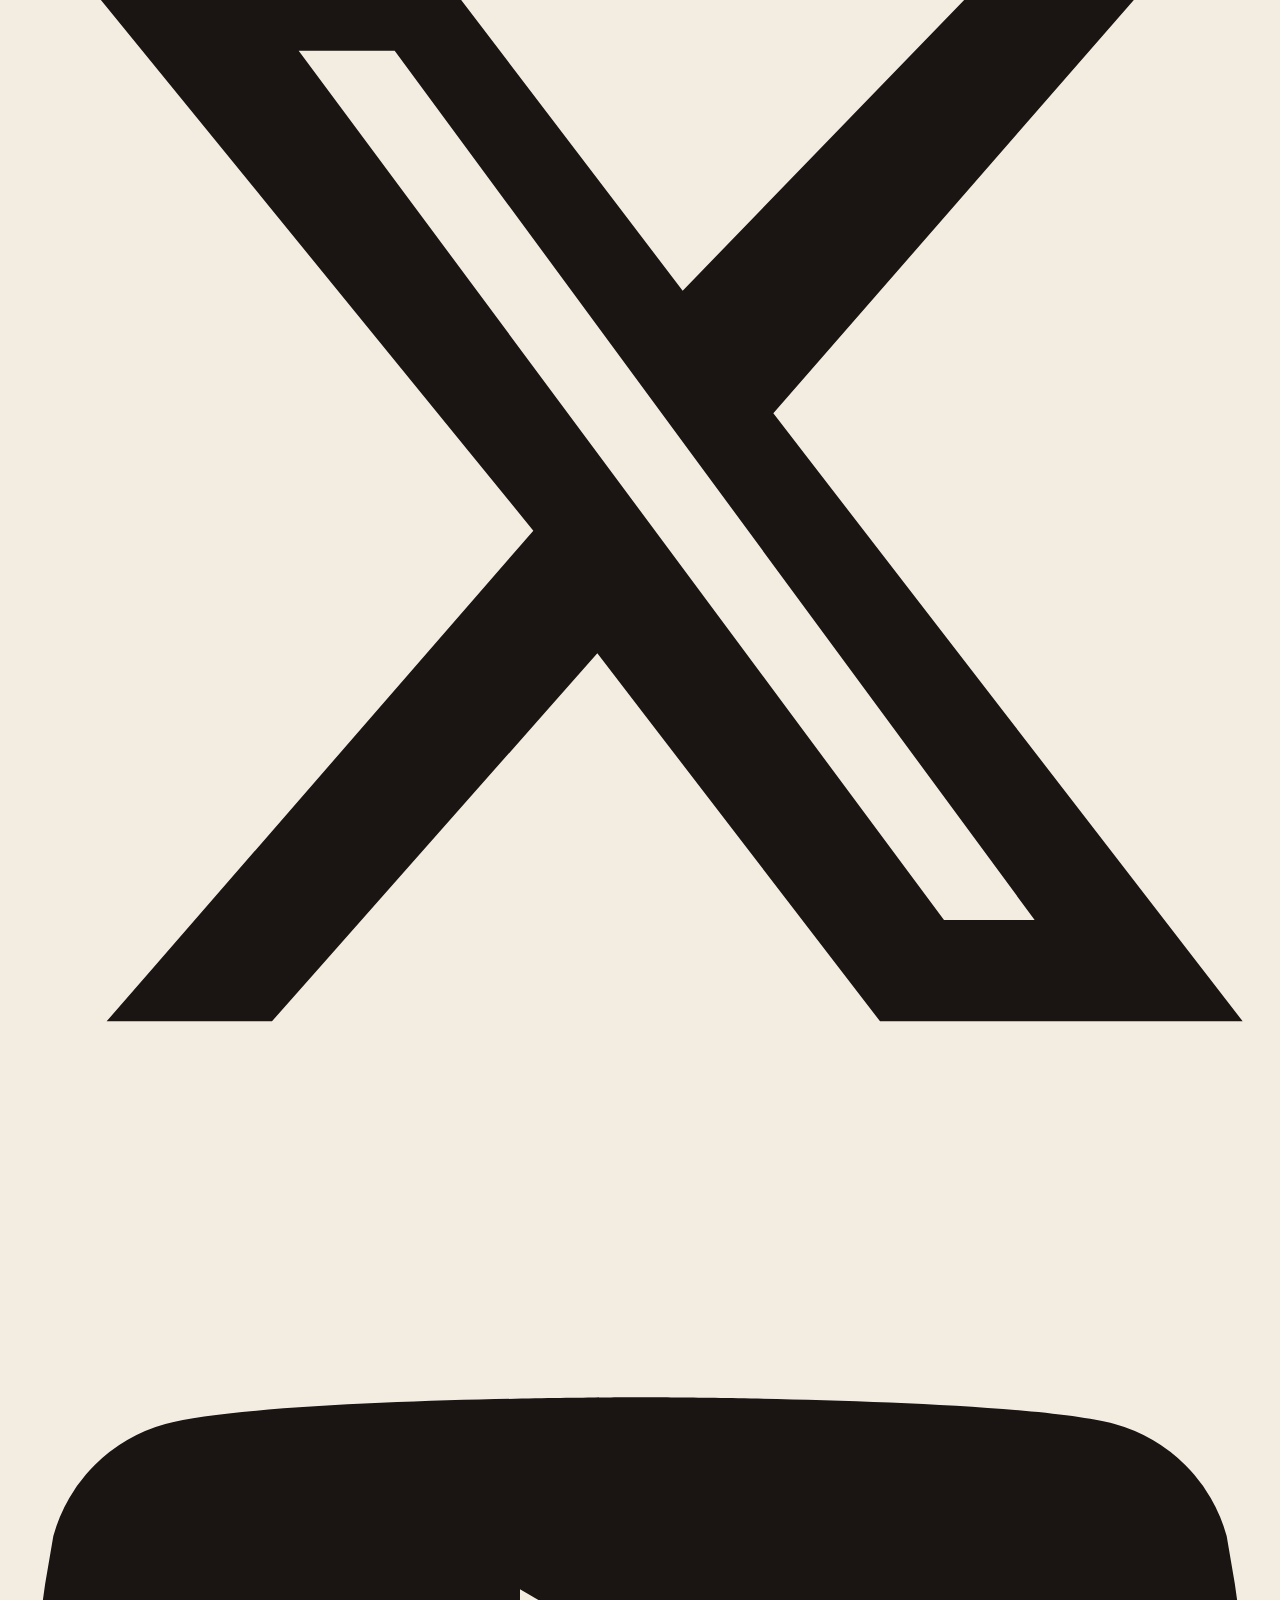
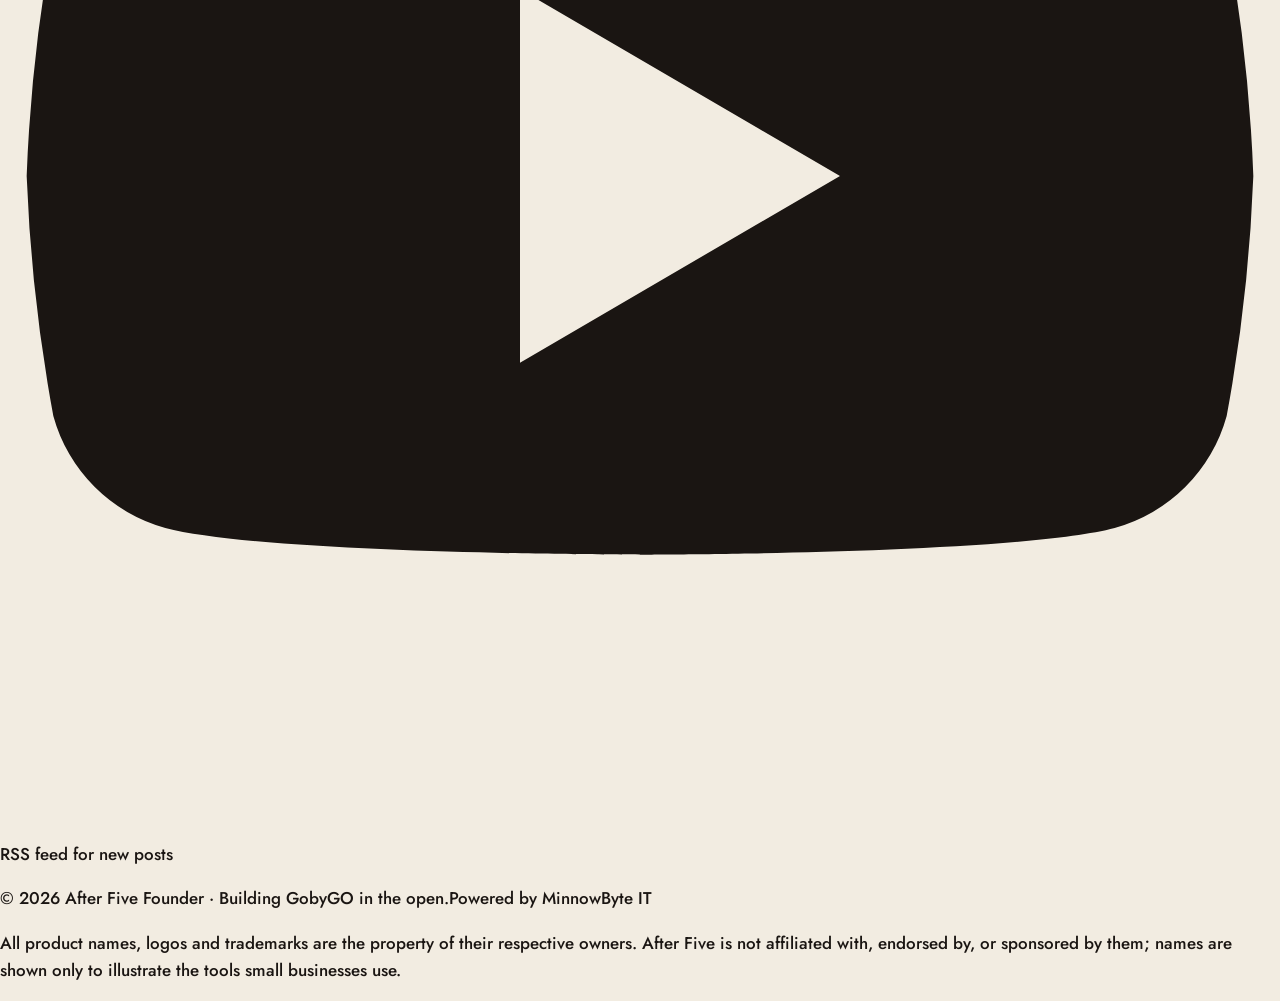
==== commit 8fb77abd: "Make body text heavier and darker so it reads more easily Jost body text goes from 400 to 500 on eve" ====
--- a/public/costing-suite.html
+++ b/public/costing-suite.html
@@ -18,11 +18,11 @@
 <meta name="twitter:description" content="Four honest costing calculators for business planning: start-up, bill of materials, monthly operating, and the true cost of an employee.">
 <meta name="twitter:image" content="https://afterfivefounder.com/assets/og.jpg">
 <meta name="description" content="Four honest costing calculators for business planning: start-up, bill of materials, monthly operating, and the true cost of an employee.">
-<link href="https://fonts.googleapis.com/css2?family=Jost:wght@300;400;500;600;700&family=Bodoni+Moda:ital,opsz,wght@0,6..96,500;0,6..96,600;1,6..96,500;1,6..96,600&display=swap" rel="stylesheet">
+<link href="https://fonts.googleapis.com/css2?family=Jost:wght@300..800&family=Bodoni+Moda:ital,opsz,wght@0,6..96,500;0,6..96,600;1,6..96,500;1,6..96,600&display=swap" rel="stylesheet">
 <link rel="stylesheet" href="/assets/site.css">
 <style>
 :root{
-  --cream:#F2ECE1;--paper:#FFFFFF;--paper-2:#FFFCF8;--ink:#1A1512;--ink-soft:#6B625A;
+  --cream:#F2ECE1;--paper:#FFFFFF;--paper-2:#FFFCF8;--ink:#1A1512;--ink-soft:#554B42;
   --taupe:#CBBBA4;--taupe-2:#E0D3BF;--gold:#B0894E;--gold-ink:#7A5C2E;--orange:#CBBBA4;
   --line:rgba(17,17,17,.12);--line-soft:rgba(17,17,17,.07);
   --shadow:0 1px 2px rgba(17,17,17,.04), 0 18px 40px -24px rgba(17,17,17,.22);
@@ -33,7 +33,7 @@
 }
 *{box-sizing:border-box}
 html{scroll-behavior:smooth}
-body{margin:0;background:var(--cream);color:var(--ink);font-family:var(--sans);font-size:17px;line-height:1.6;-webkit-font-smoothing:antialiased;overflow-x:hidden}
+body{margin:0;background:var(--cream);color:var(--ink);font-family:var(--sans);font-weight:500;font-size:17px;line-height:1.6;-webkit-font-smoothing:auto;-moz-osx-font-smoothing:auto;overflow-x:hidden}
 a{color:inherit;text-decoration:none}
 :focus-visible{outline:2.5px solid var(--gold);outline-offset:2px;border-radius:4px}
 .wrap{width:var(--sx-wrap);margin-inline:auto}
@@ -48,7 +48,7 @@
 .intro .lead{color:var(--ink-soft);font-size:clamp(1.05rem,1.8vw,1.2rem);max-width:56ch;margin:1.2rem 0 0}
 
 /* tabs */
-.tabs-wrap{position:sticky;top:68px;z-index:40;background:color-mix(in srgb,var(--cream) 92%,transparent);backdrop-filter:blur(10px)}
+.tabs-wrap{position:sticky;top:80px;z-index:40;background:color-mix(in srgb,var(--cream) 92%,transparent);backdrop-filter:blur(10px)}
 .tabs{display:flex;gap:8px;overflow-x:auto;padding:16px 0 14px;scrollbar-width:none}
 .tabs::-webkit-scrollbar{display:none}
 .tab{flex:0 0 auto;display:inline-flex;align-items:center;gap:.55em;border:1.5px solid var(--line);background:var(--paper);border-radius:999px;font-family:var(--sans);font-weight:700;font-size:.9rem;color:var(--ink-soft);padding:.7em 1.15em;cursor:pointer;white-space:nowrap;transition:border-color .18s,color .18s,background .18s}
@@ -116,6 +116,7 @@
 .addrow:hover{background:color-mix(in srgb,var(--gold) 5%,var(--paper))}
 
 /* phones: stack each row so the amount is always visible */
+@media (max-width:760px){.tabs-wrap{top:64px}}
 @media (max-width:640px){
   .grid-scroll{overflow:visible}
   .grid{min-width:0}
@@ -195,7 +196,7 @@
 
 
 /* --- headings consistent with landing (Jost 400 + Bodoni italic accent) --- */
-.intro h1,.pane-intro h2,.hero h1,.block .head h2,.case-study h2,.cta h2{font-weight:400}
+.intro h1,.pane-intro h2,.hero h1,.block .head h2,.case-study h2,.cta h2{font-weight:500}
 .intro h1 em,.pane-intro h2 em,.hero h1 em,.block .head h2 em,.case-study h2 em,.cta h2 em{font-weight:600;font-optical-sizing:none;font-variation-settings:'opsz' 22}
 
 .how-link{display:inline-block;margin-top:.6rem;font-size:.88rem;font-weight:600;color:var(--gold-ink);border-bottom:1.5px solid currentColor}
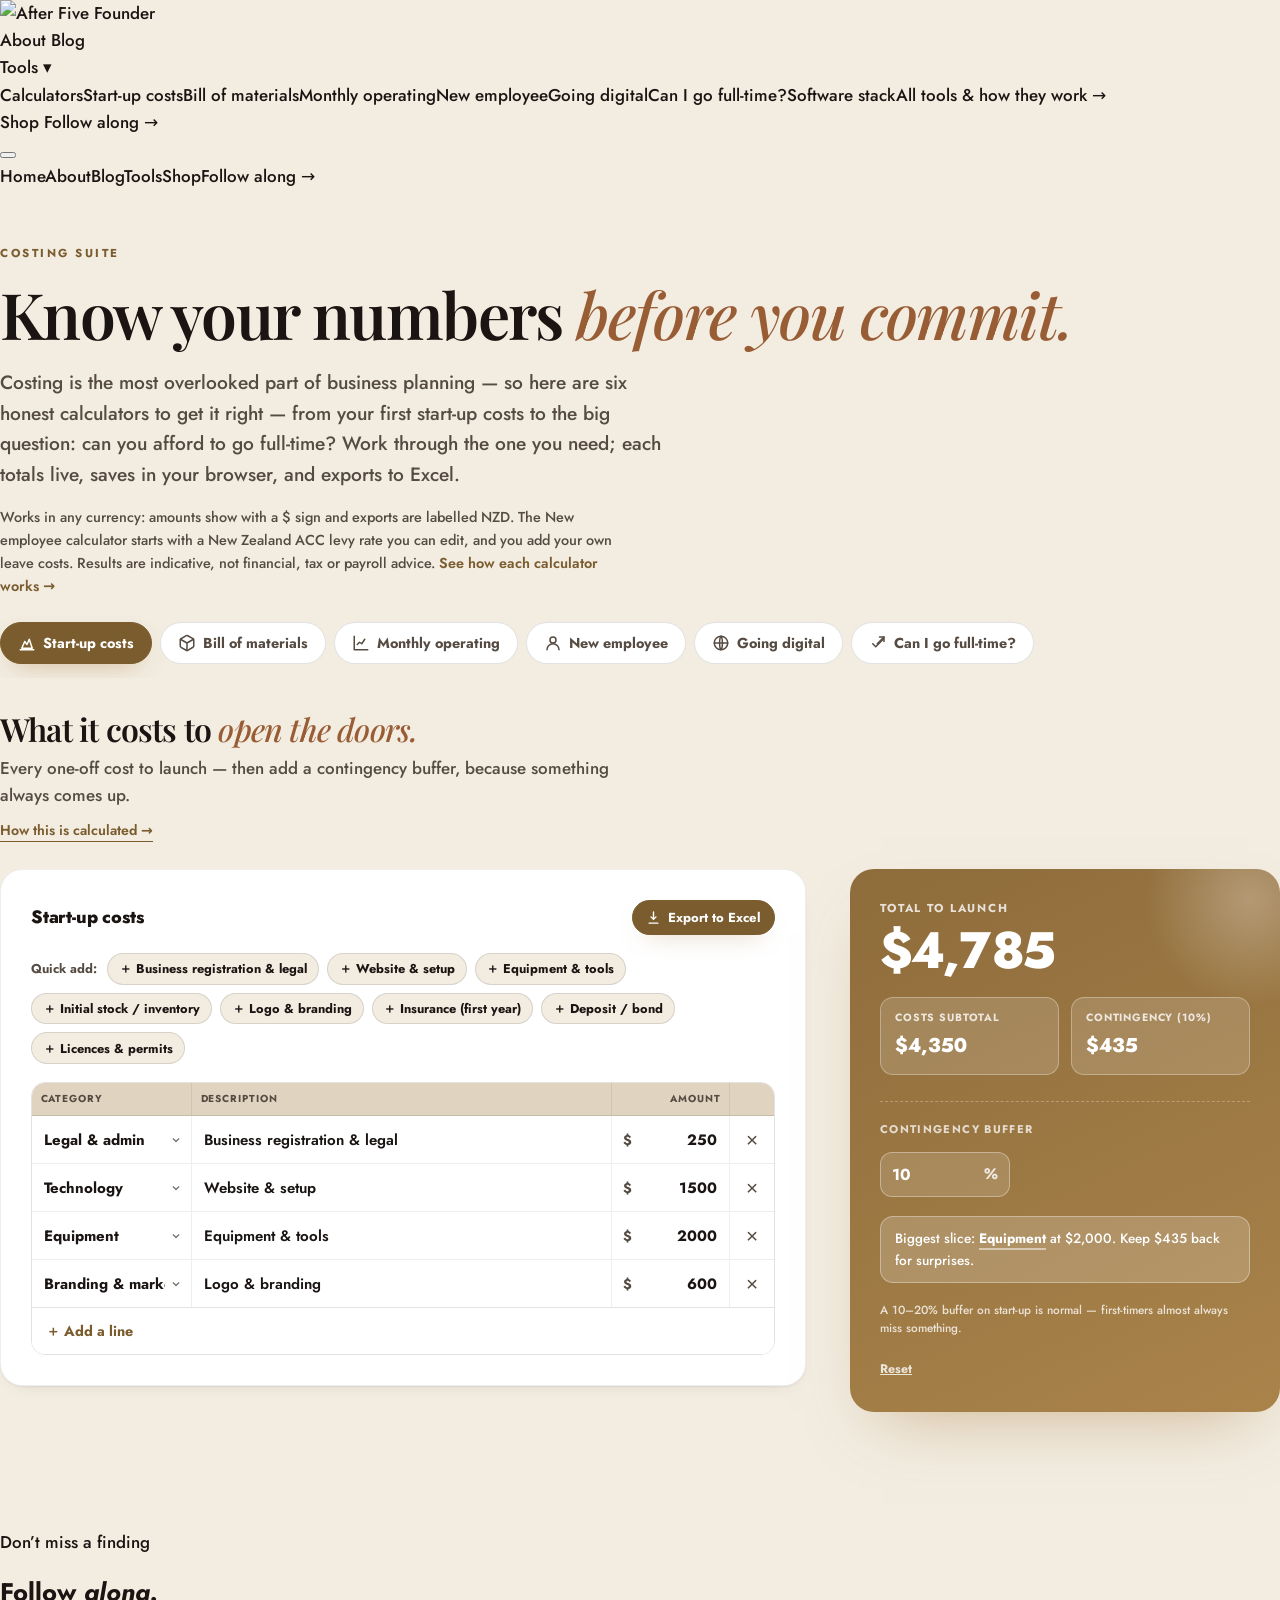
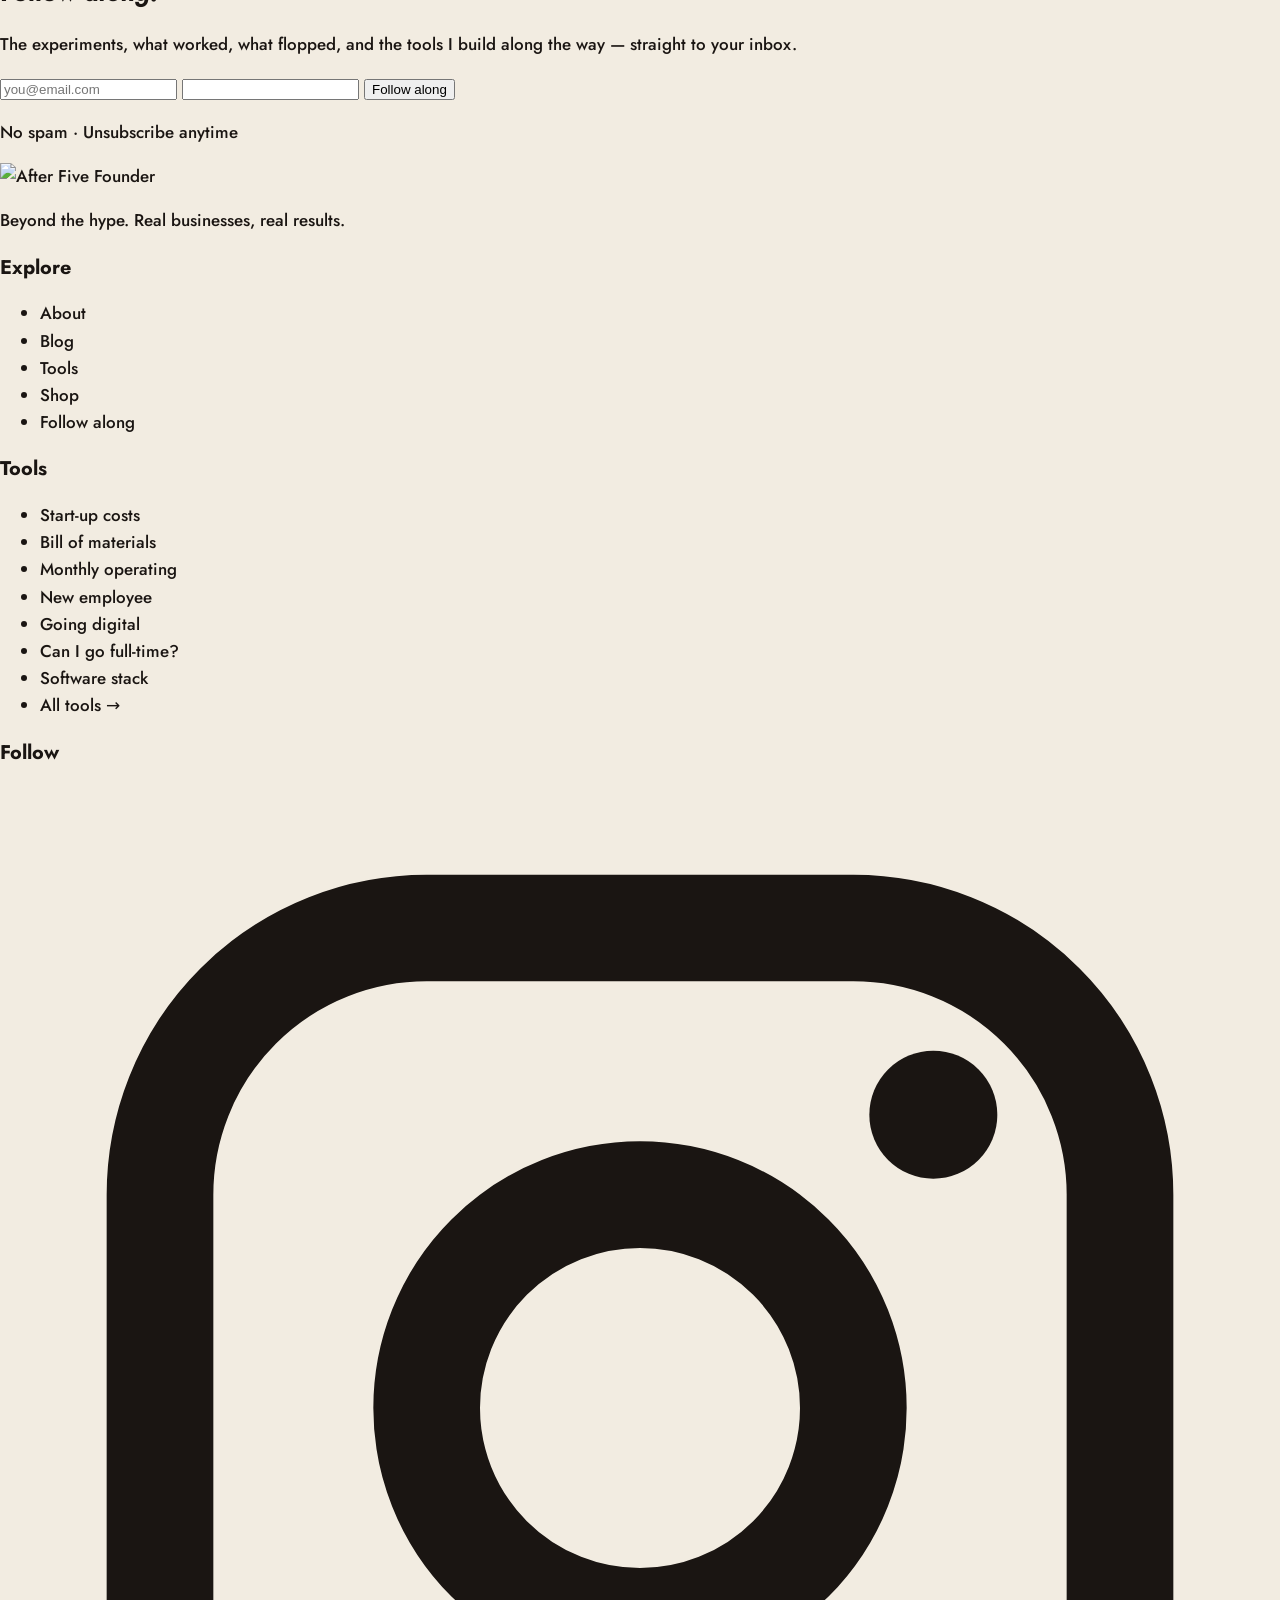
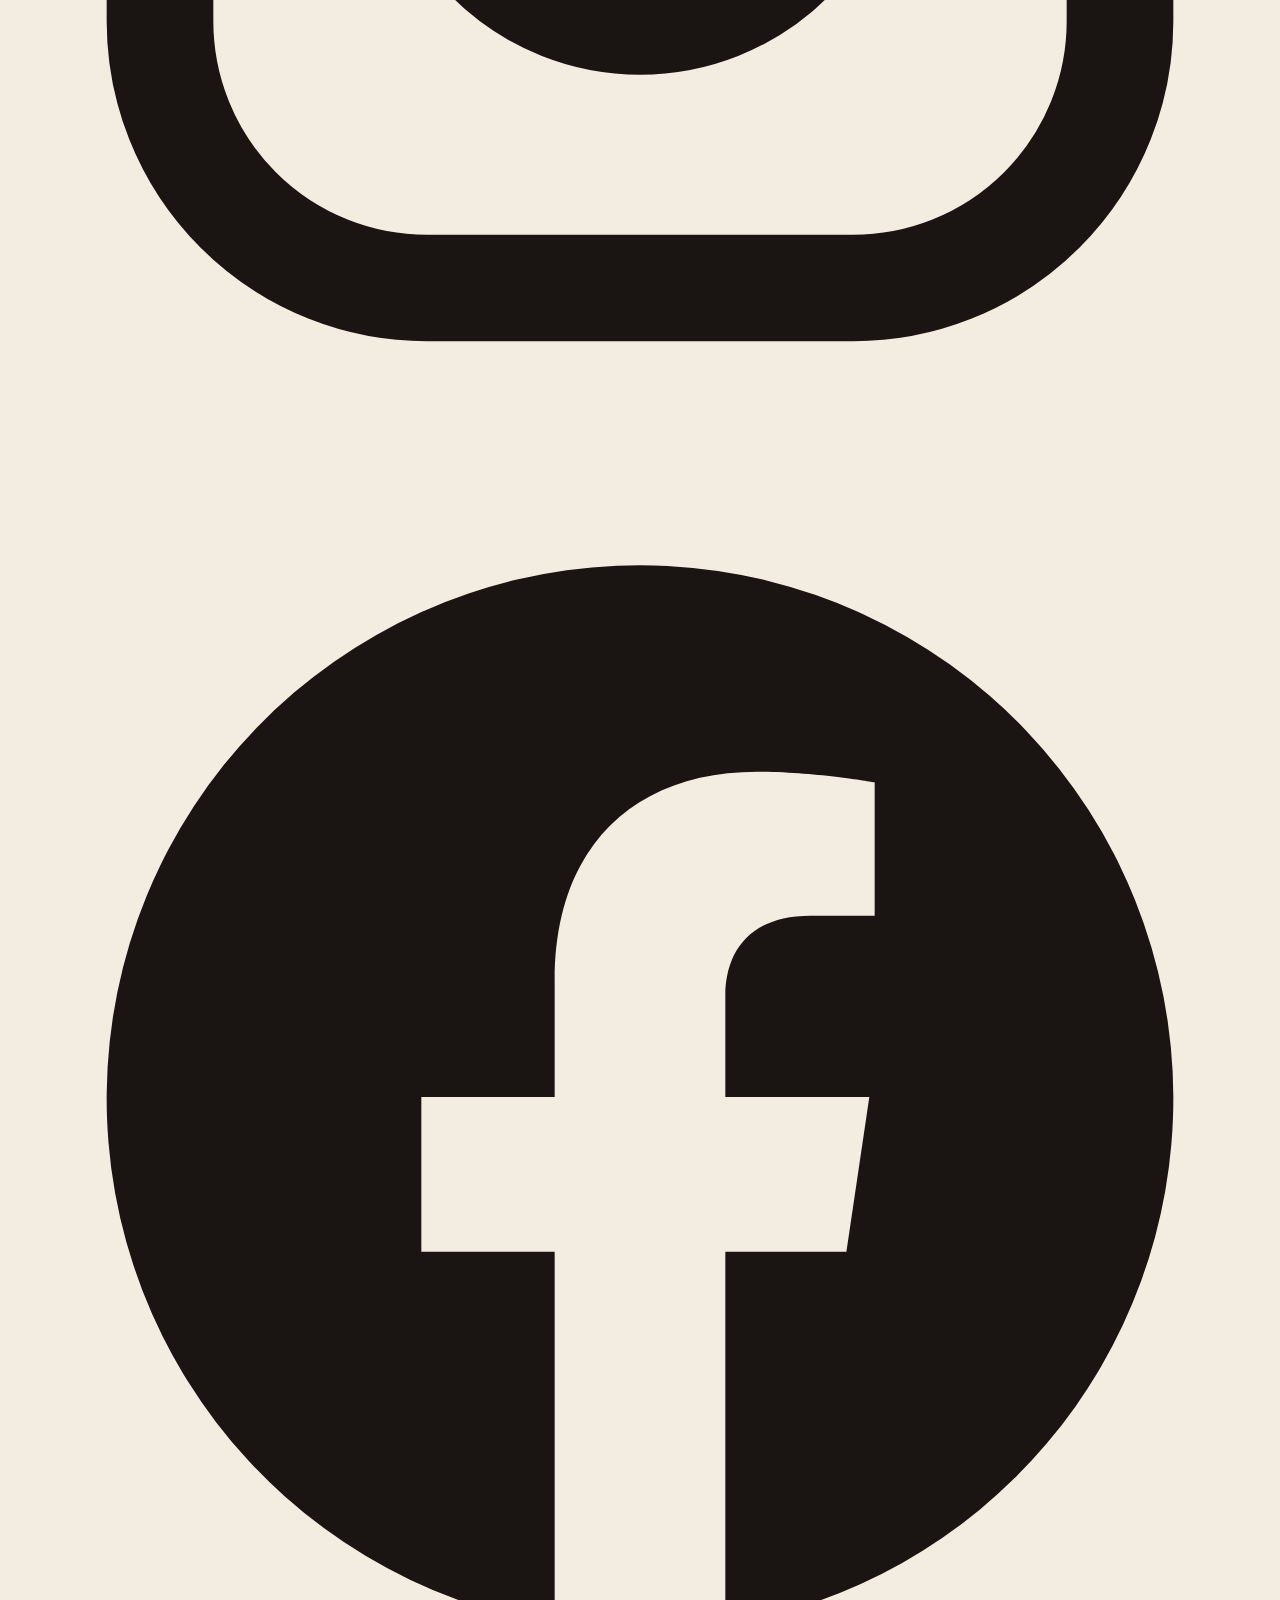
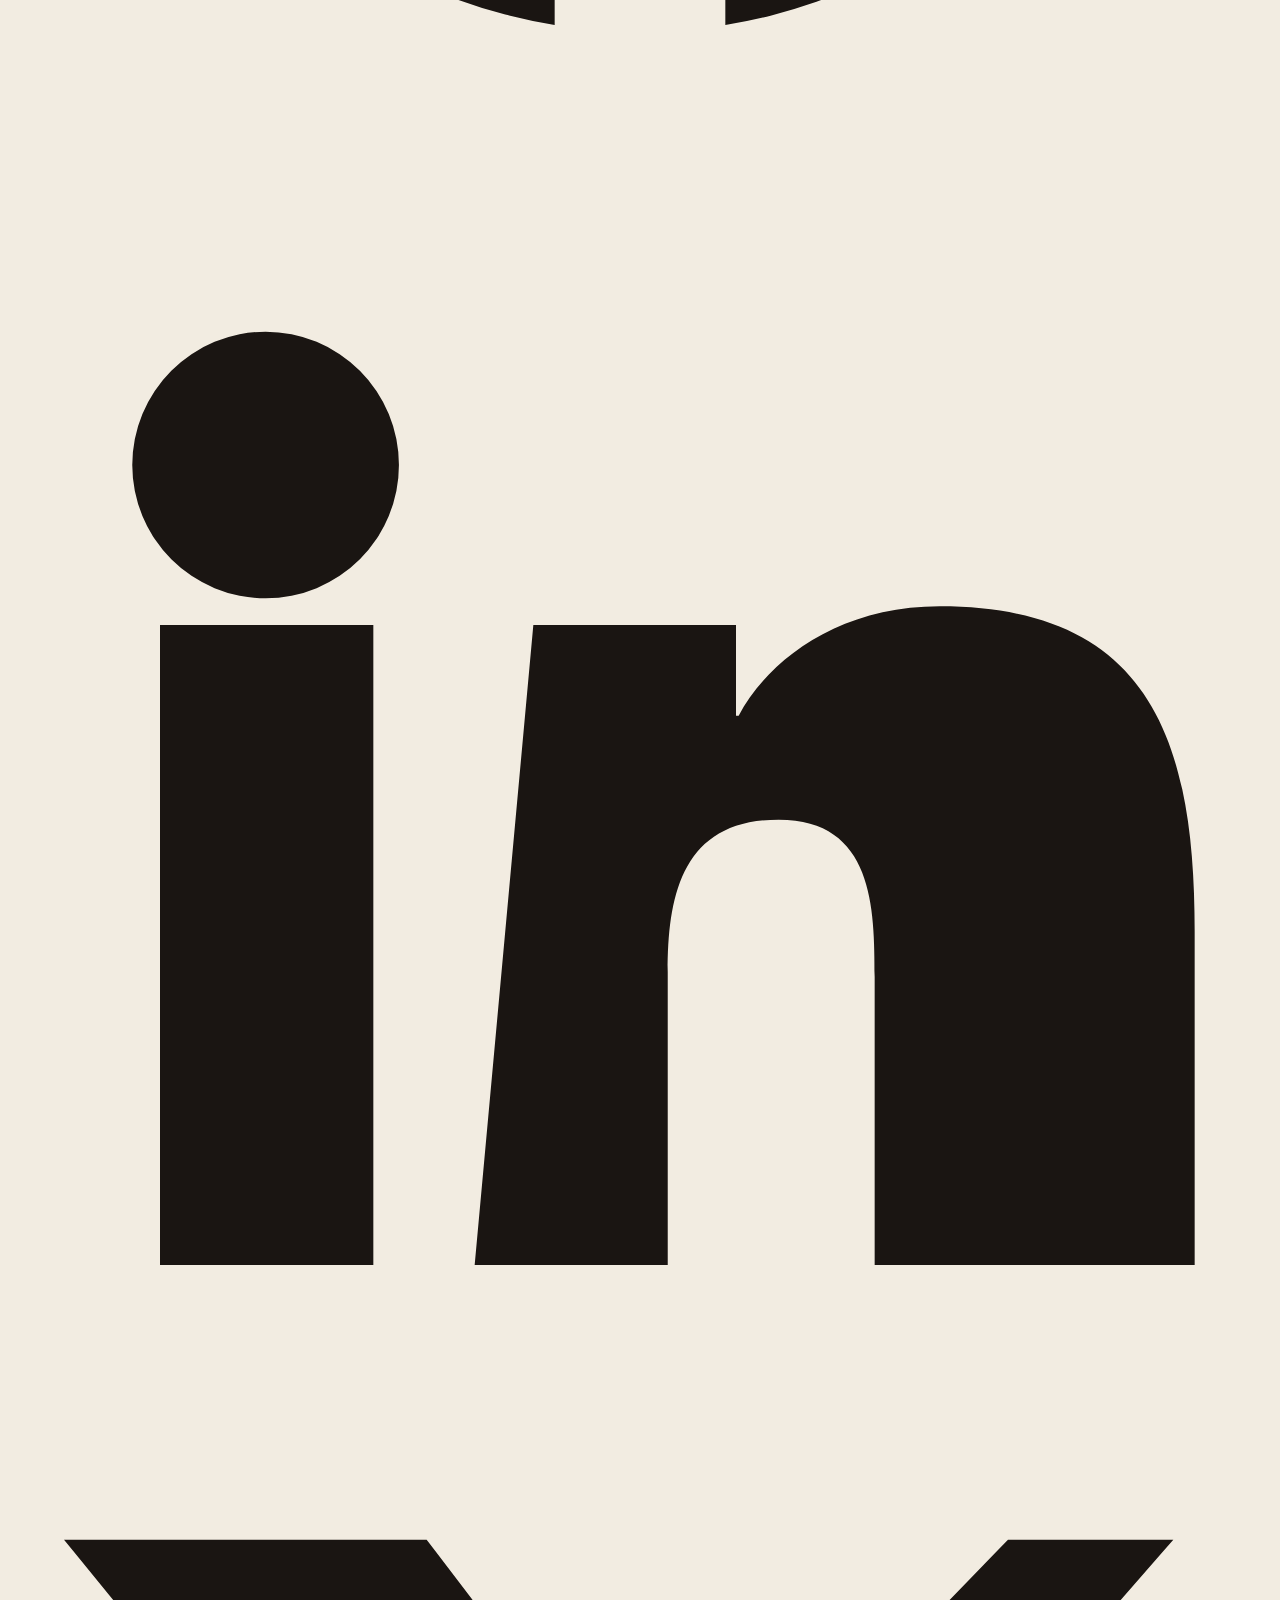
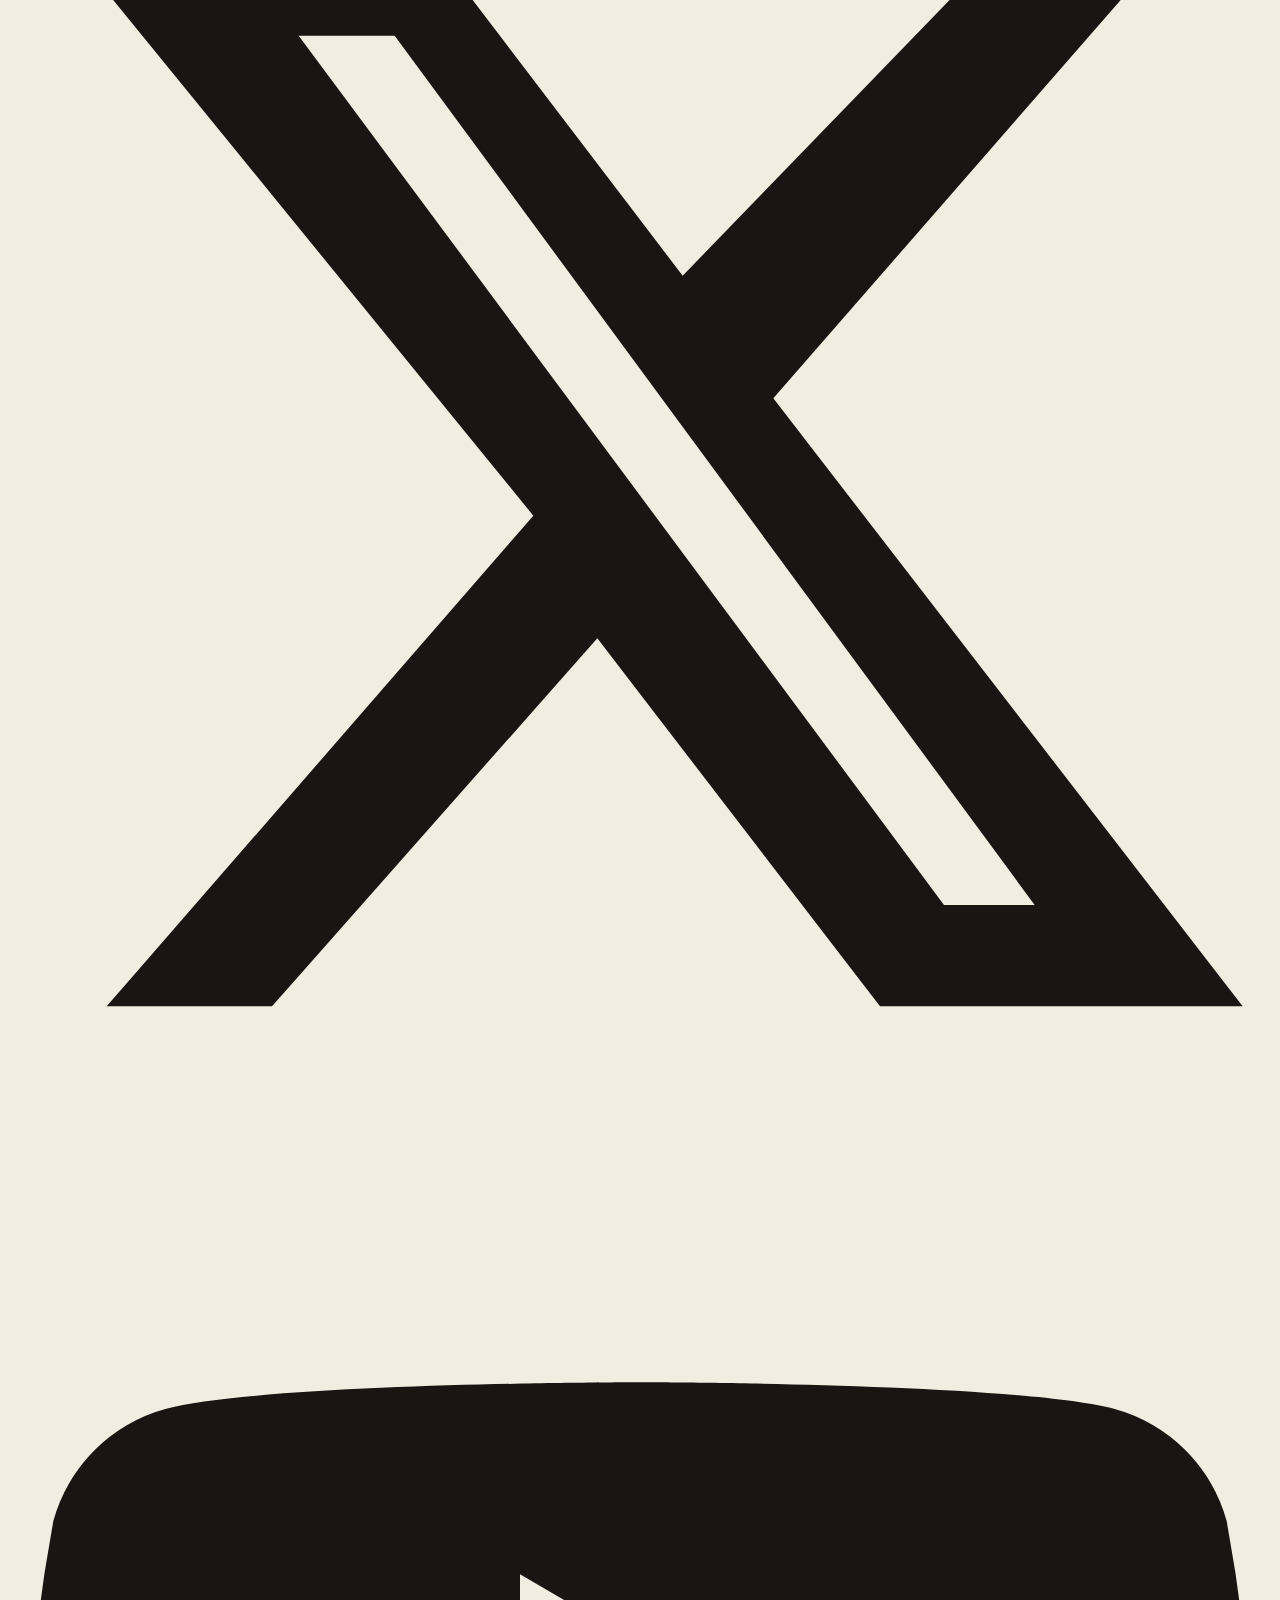
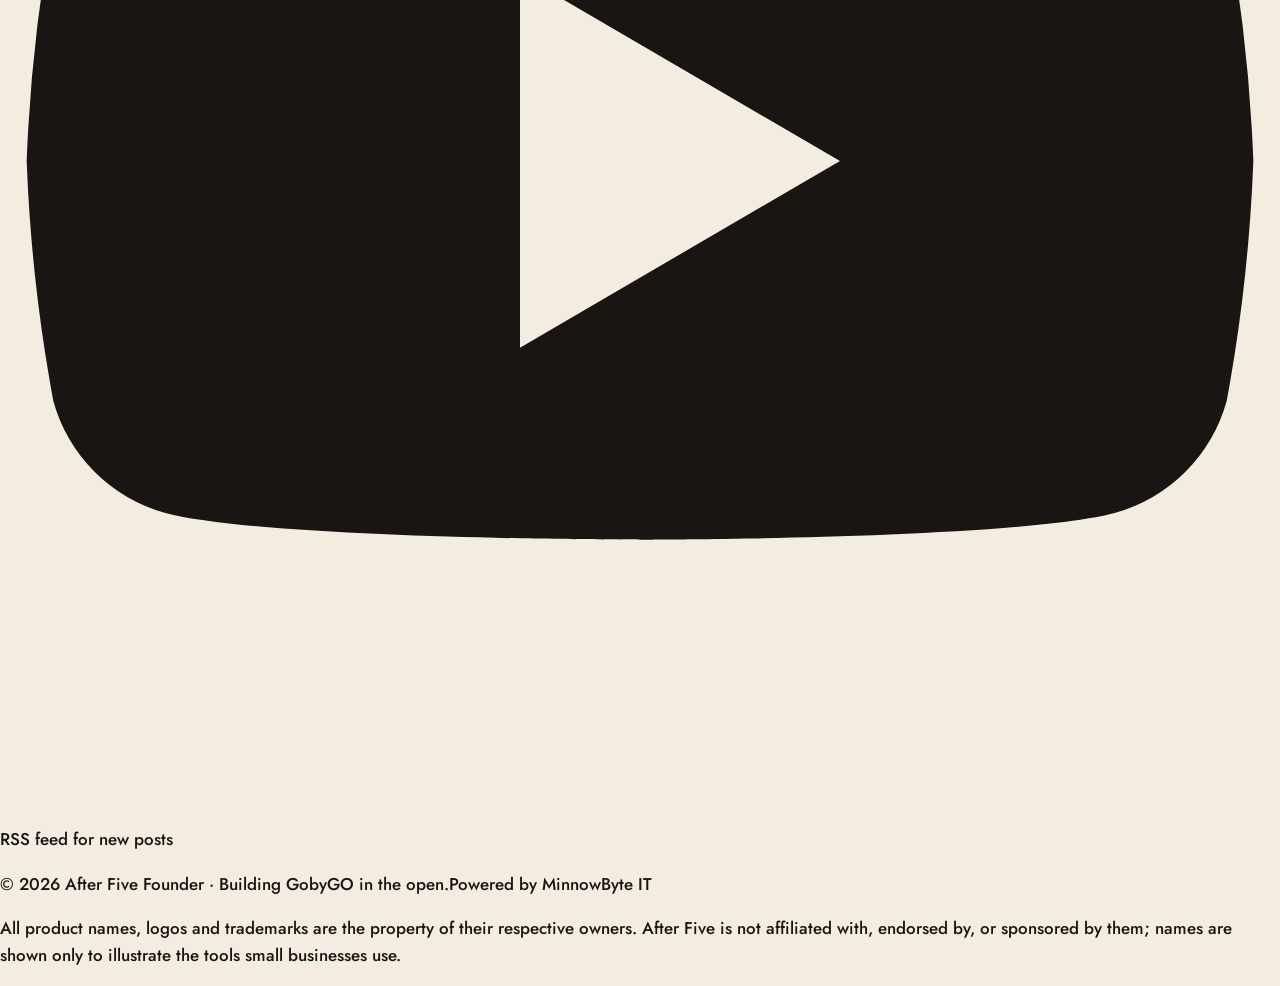
==== commit 07bd7ad8: "Replace Bodoni with Playfair Display for headings Bodoni's hairline strokes were hard to read. Playf" ====
--- a/public/costing-suite.html
+++ b/public/costing-suite.html
@@ -18,7 +18,7 @@
 <meta name="twitter:description" content="Four honest costing calculators for business planning: start-up, bill of materials, monthly operating, and the true cost of an employee.">
 <meta name="twitter:image" content="https://afterfivefounder.com/assets/og.jpg">
 <meta name="description" content="Four honest costing calculators for business planning: start-up, bill of materials, monthly operating, and the true cost of an employee.">
-<link href="https://fonts.googleapis.com/css2?family=Jost:wght@300..800&family=Bodoni+Moda:ital,opsz,wght@0,6..96,500;0,6..96,600;1,6..96,500;1,6..96,600&display=swap" rel="stylesheet">
+<link href="https://fonts.googleapis.com/css2?family=Jost:wght@300..800&family=Playfair+Display:ital,wght@0,500;0,600;0,700;1,500;1,600;1,700&display=swap" rel="stylesheet">
 <link rel="stylesheet" href="/assets/site.css">
 <style>
 :root{
@@ -27,7 +27,7 @@
   --line:rgba(17,17,17,.12);--line-soft:rgba(17,17,17,.07);
   --shadow:0 1px 2px rgba(17,17,17,.04), 0 18px 40px -24px rgba(17,17,17,.22);
   --shadow-sm:0 1px 2px rgba(17,17,17,.05), 0 8px 22px -16px rgba(17,17,17,.20);
-  --serif:'Bodoni Moda',Georgia,serif;
+  --serif:'Playfair Display',Georgia,serif;
   --sans:'Jost',system-ui,sans-serif;
   --wrap:1180px;--gutter:clamp(20px,5vw,64px);
 }
@@ -195,9 +195,9 @@
 .cover .up b{color:var(--ink);font-weight:700}
 
 
-/* --- headings consistent with landing (Jost 400 + Bodoni italic accent) --- */
-.intro h1,.pane-intro h2,.hero h1,.block .head h2,.case-study h2,.cta h2{font-weight:500}
-.intro h1 em,.pane-intro h2 em,.hero h1 em,.block .head h2 em,.case-study h2 em,.cta h2 em{font-weight:600;font-optical-sizing:none;font-variation-settings:'opsz' 22}
+/* --- headings consistent with landing (Jost 400 + Playfair italic accent) --- */
+.intro h1,.pane-intro h2,.hero h1,.block .head h2,.case-study h2,.cta h2{font-family:var(--serif);font-weight:600;letter-spacing:-.025em;line-height:1.08}
+.intro h1 em,.pane-intro h2 em,.hero h1 em,.block .head h2 em,.case-study h2 em,.cta h2 em{font-weight:500;color:#995D35}
 
 .how-link{display:inline-block;margin-top:.6rem;font-size:.88rem;font-weight:600;color:var(--gold-ink);border-bottom:1.5px solid currentColor}
 .region-note{max-width:70ch;margin:1rem 0 0;font-size:.9rem;color:var(--ink-soft)}
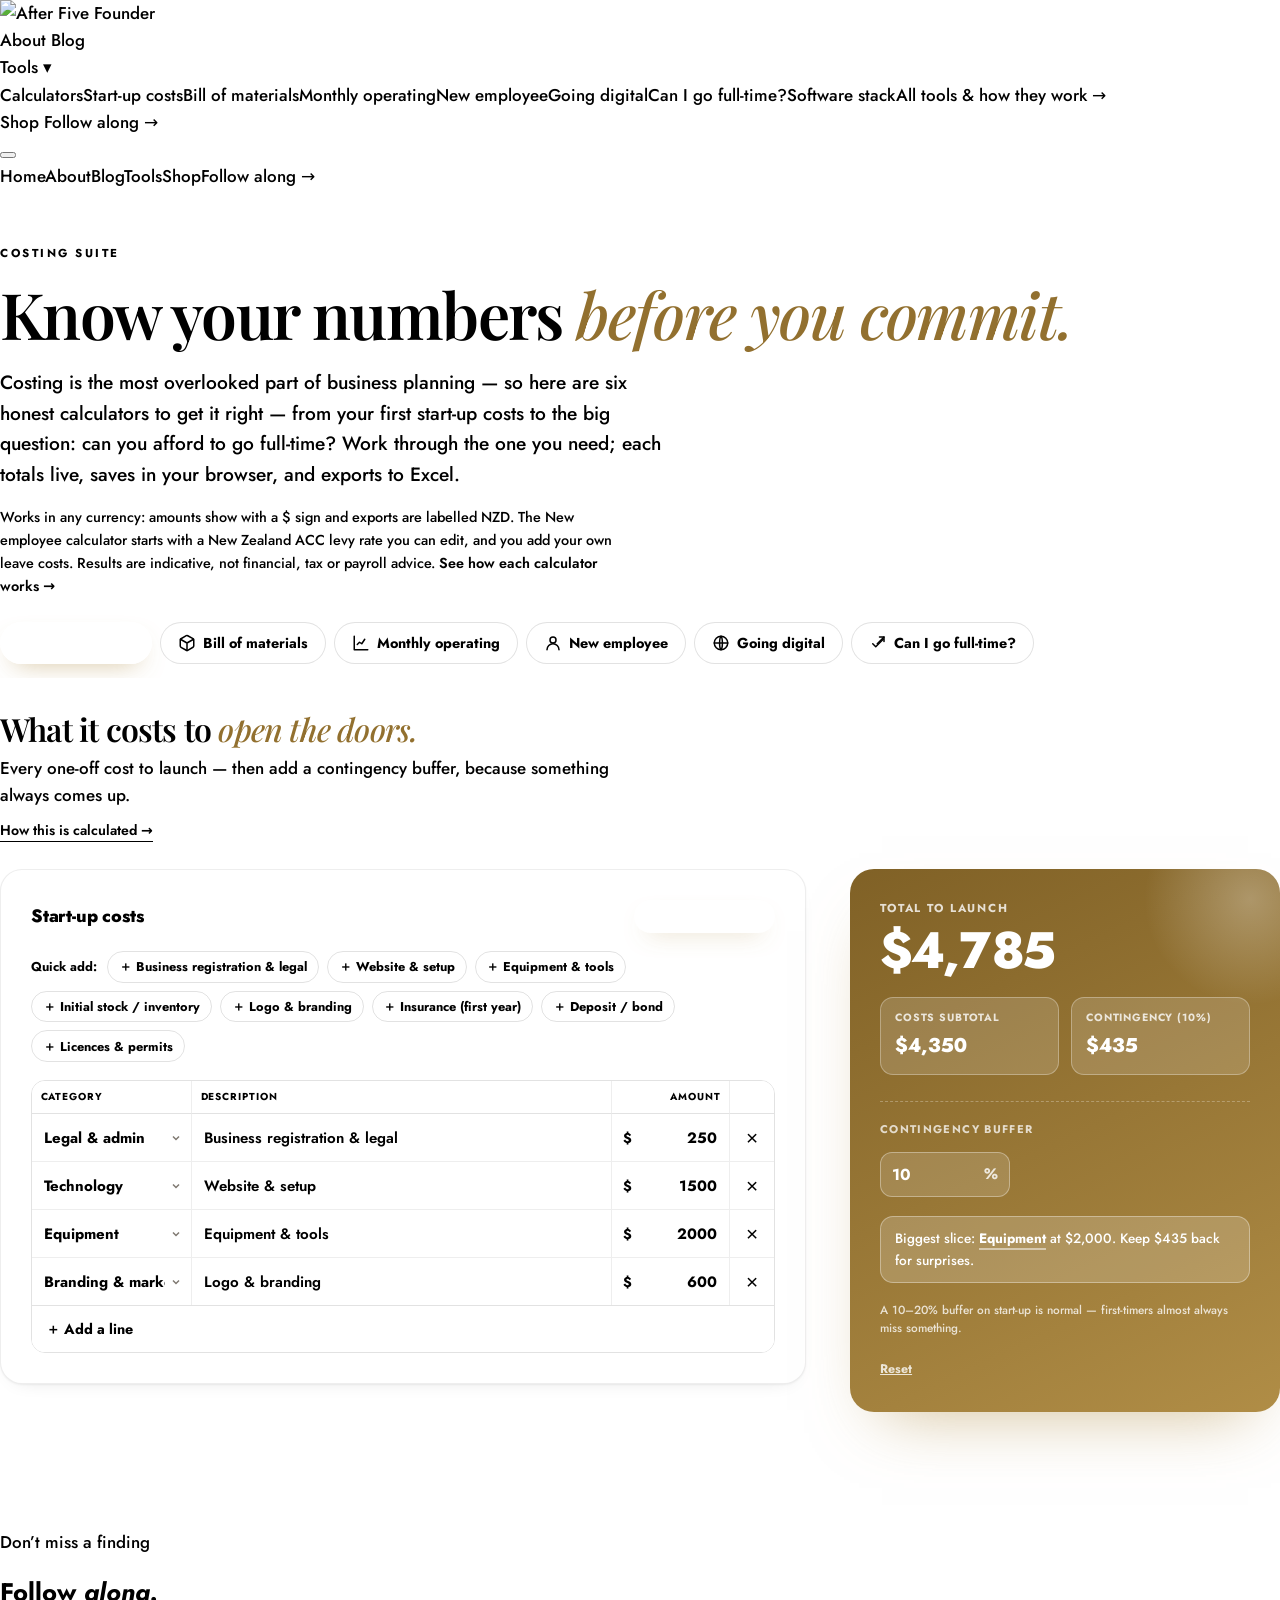
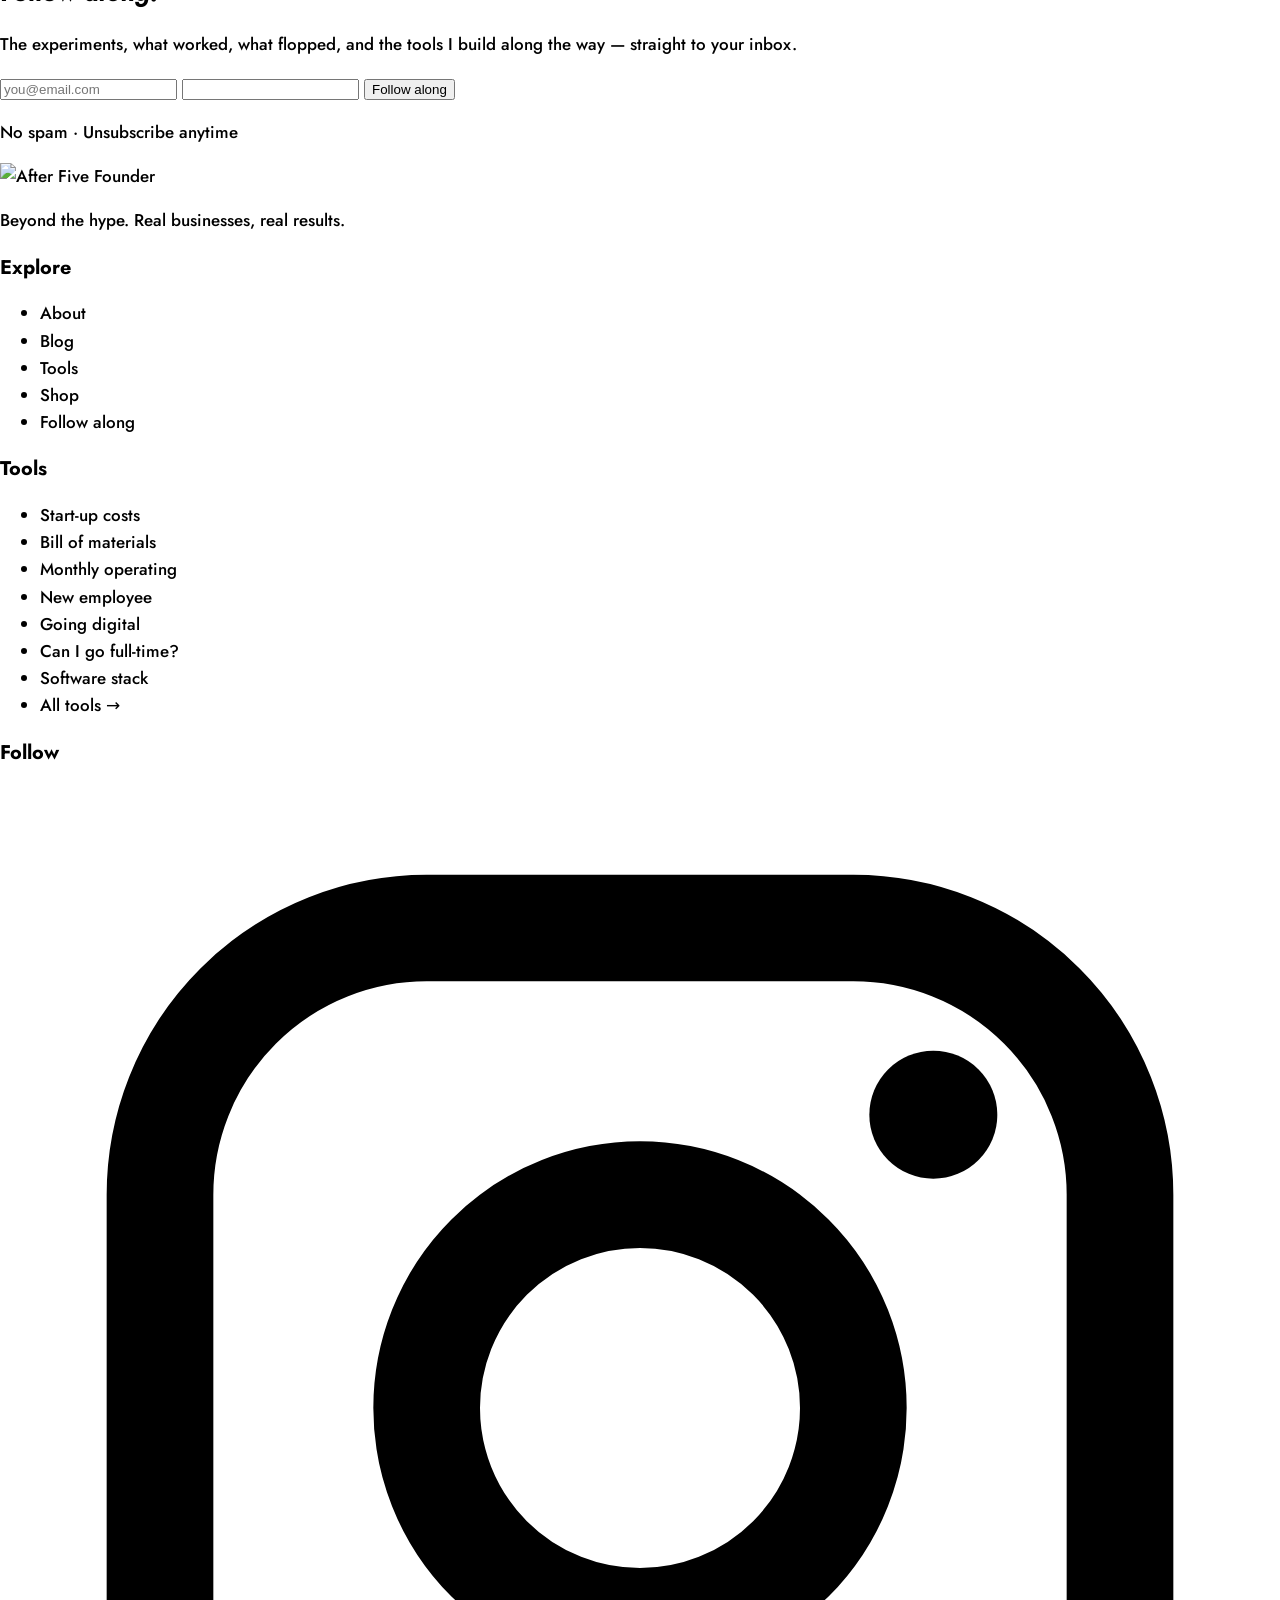
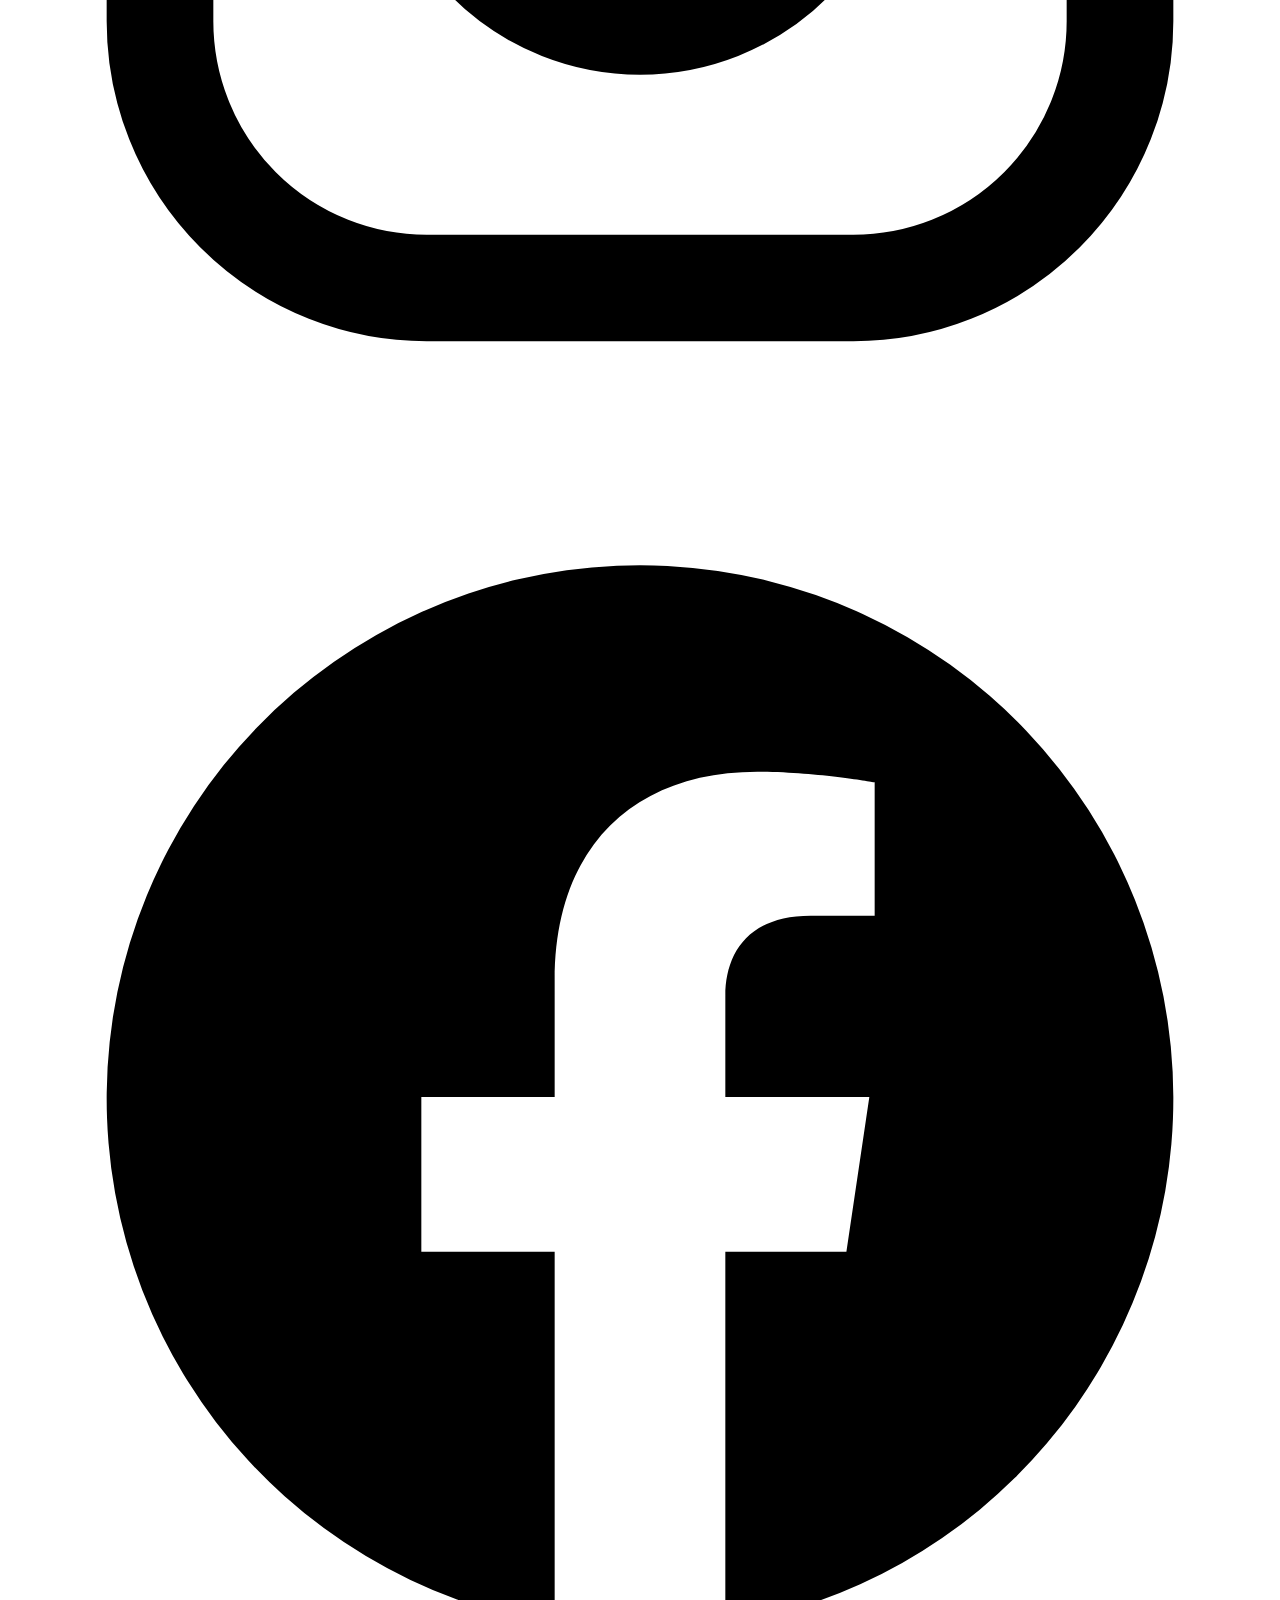
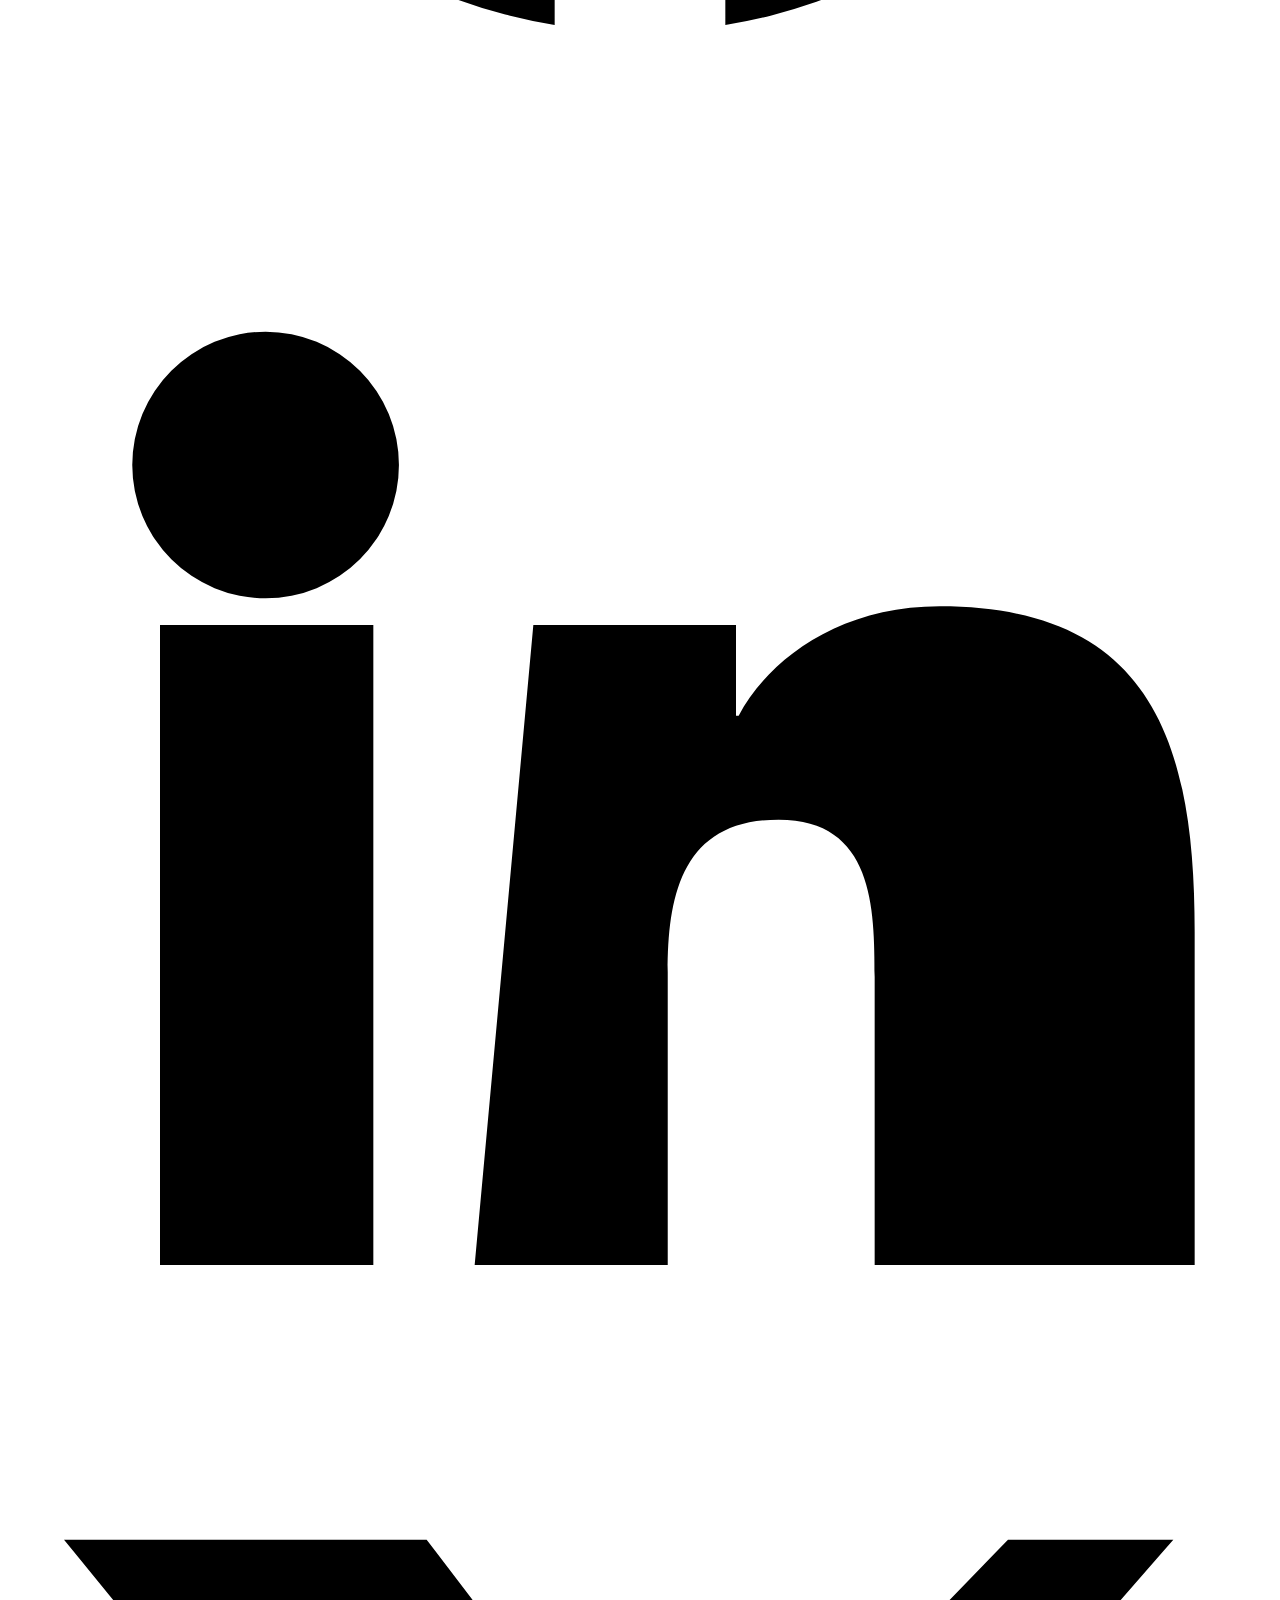
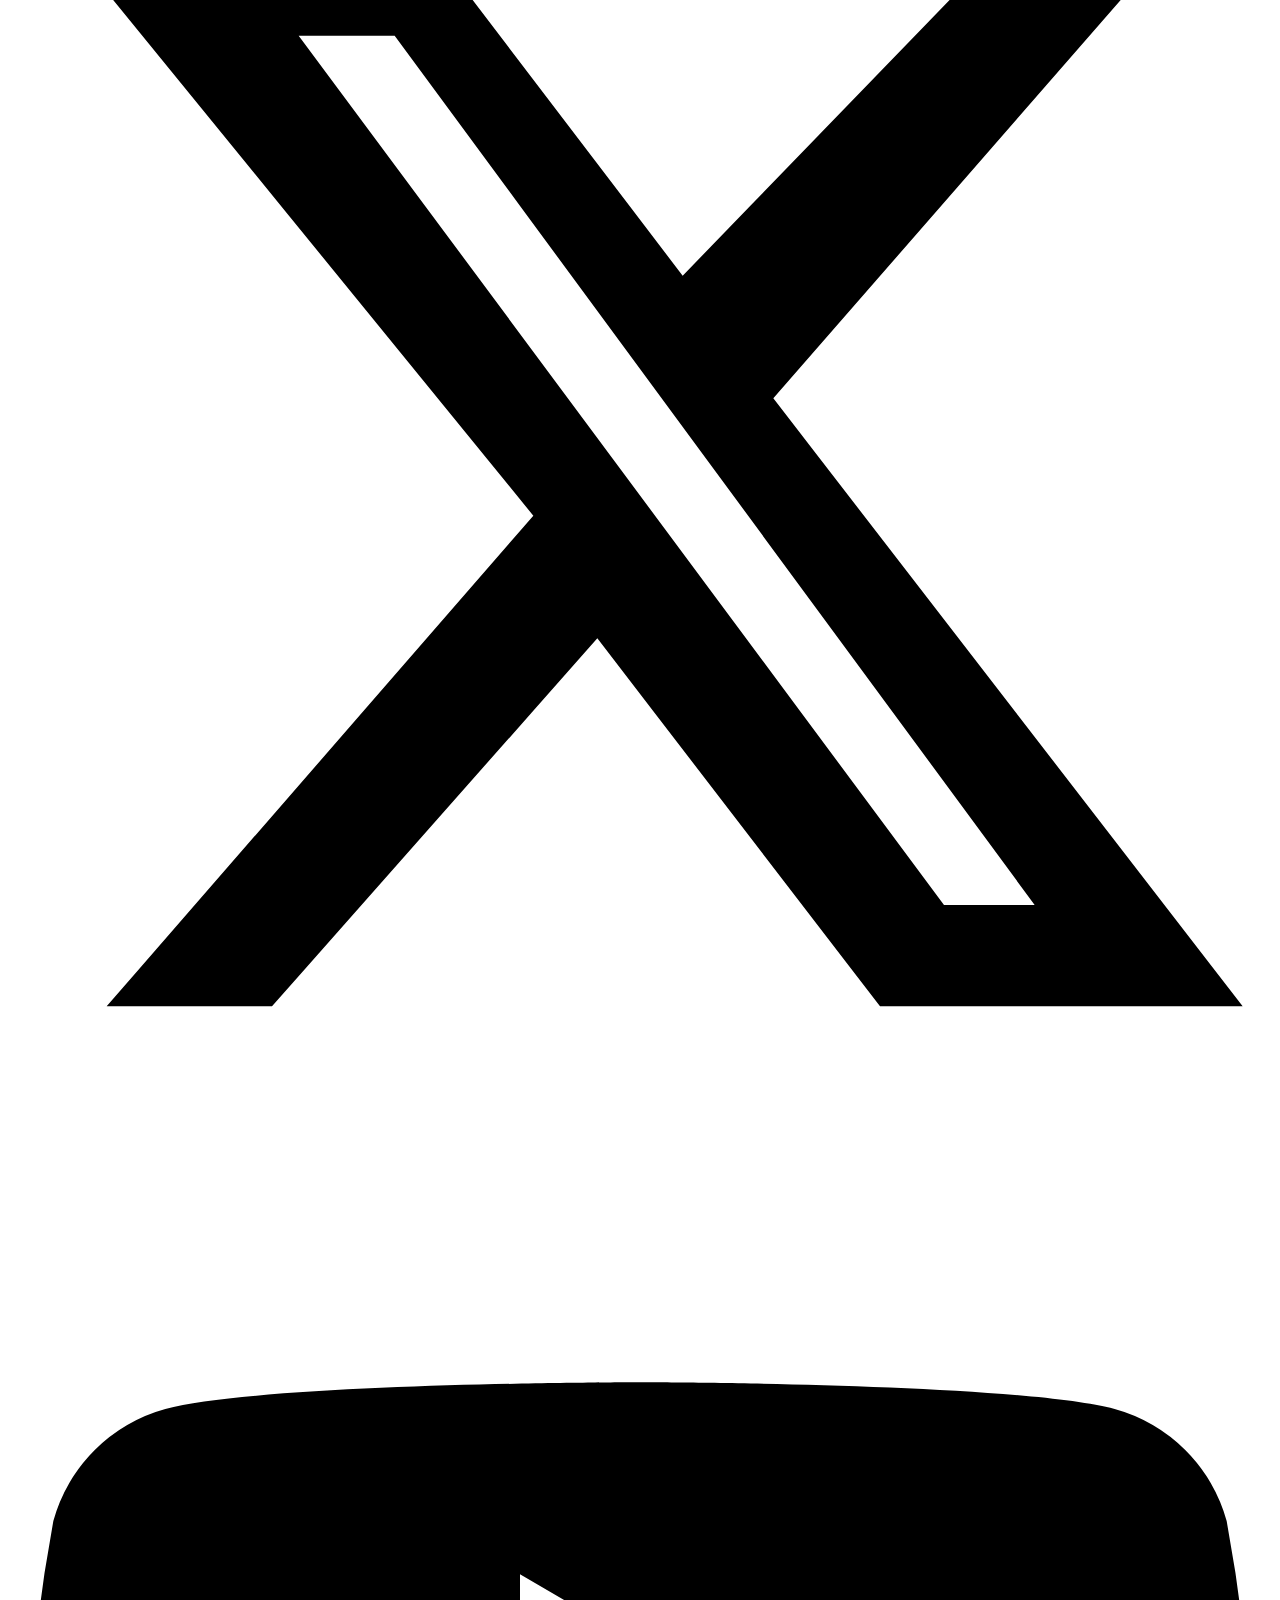
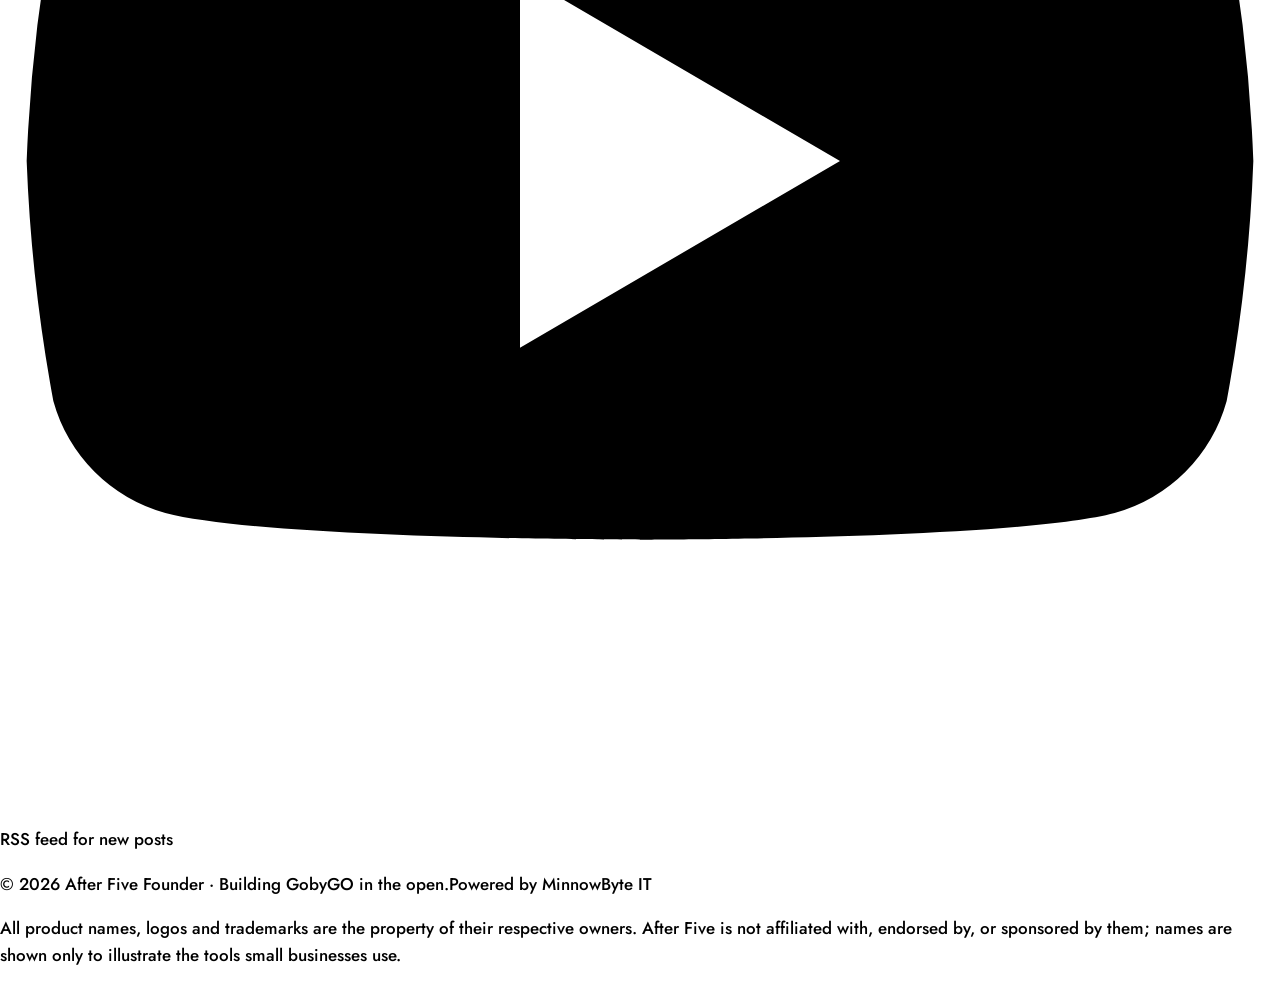
==== commit 22fd551f: "Refine the palette to antique gold, golden bronze and champagne Replace the brown palette with the a" ====
--- a/public/costing-suite.html
+++ b/public/costing-suite.html
@@ -22,8 +22,8 @@
 <link rel="stylesheet" href="/assets/site.css">
 <style>
 :root{
-  --cream:#F2ECE1;--paper:#FFFFFF;--paper-2:#FFFCF8;--ink:#1A1512;--ink-soft:#554B42;
-  --taupe:#CBBBA4;--taupe-2:#E0D3BF;--gold:#B0894E;--gold-ink:#7A5C2E;--orange:#CBBBA4;
+  --cream:var(--color-ivory);--paper:#FFFFFF;--paper-2:var(--color-paper);--ink:var(--color-ink);--ink-soft:var(--color-text-muted);
+  --taupe:var(--color-gold-light);--taupe-2:var(--color-border);--gold:var(--color-gold);--gold-ink:var(--color-gold-dark);--orange:var(--color-gold-light);
   --line:rgba(17,17,17,.12);--line-soft:rgba(17,17,17,.07);
   --shadow:0 1px 2px rgba(17,17,17,.04), 0 18px 40px -24px rgba(17,17,17,.22);
   --shadow-sm:0 1px 2px rgba(17,17,17,.05), 0 8px 22px -16px rgba(17,17,17,.20);
@@ -53,7 +53,7 @@
 .tabs::-webkit-scrollbar{display:none}
 .tab{flex:0 0 auto;display:inline-flex;align-items:center;gap:.55em;border:1.5px solid var(--line);background:var(--paper);border-radius:999px;font-family:var(--sans);font-weight:700;font-size:.9rem;color:var(--ink-soft);padding:.7em 1.15em;cursor:pointer;white-space:nowrap;transition:border-color .18s,color .18s,background .18s}
 .tab:hover{border-color:var(--taupe)}
-.tab[aria-selected="true"]{background:var(--gold-ink);border-color:var(--gold-ink);color:#fff;box-shadow:0 10px 26px -14px rgba(176,138,80,.8)}
+.tab[aria-selected="true"]{background:var(--gold-ink);border-color:var(--gold-ink);color:#fff;box-shadow:0 10px 26px -14px rgba(176,141,70,.8)}
 .tab .ic{width:18px;height:18px}
 
 .pane{display:none;padding-top:clamp(22px,3vw,34px);padding-bottom:clamp(56px,8vw,100px)}
@@ -72,7 +72,7 @@
 .panel h3.ph{font-size:1.12rem;font-weight:800;letter-spacing:-.01em}
 .panel .hint{color:var(--ink-soft);font-size:.9rem;margin:.35rem 0 1.1rem}
 .panel-head{display:flex;align-items:center;justify-content:space-between;gap:14px;flex-wrap:wrap;margin-bottom:.2rem}
-.btn-export{display:inline-flex;align-items:center;gap:.5em;font-family:var(--sans);font-weight:700;font-size:.82rem;color:#fff;background:var(--gold-ink);border:1.5px solid var(--gold-ink);padding:.55em 1em;border-radius:999px;cursor:pointer;box-shadow:0 10px 24px -14px rgba(176,138,80,.8);transition:transform .18s,box-shadow .2s}
+.btn-export{display:inline-flex;align-items:center;gap:.5em;font-family:var(--sans);font-weight:700;font-size:.82rem;color:#fff;background:var(--gold-ink);border:1.5px solid var(--gold-ink);padding:.55em 1em;border-radius:999px;cursor:pointer;box-shadow:0 10px 24px -14px rgba(176,141,70,.8);transition:transform .18s,box-shadow .2s}
 .btn-export:hover{transform:translateY(-2px)}
 .btn-export svg{margin-top:-1px}
 .export-note{font-size:.82rem;font-weight:600;color:var(--gold-ink);margin:.2rem 0 0;min-height:1.1em}
@@ -101,7 +101,7 @@
 .cell:focus-within{box-shadow:inset 0 0 0 2px var(--gold);background:color-mix(in srgb,var(--gold) 5%,var(--paper))}
 .cell input,.cell select{border:0;background:transparent;width:100%;font-family:var(--sans);font-weight:600;font-size:.94rem;color:var(--ink);padding:.7em .8em}
 .cell input:focus,.cell select:focus{outline:none}
-.cell input::placeholder{color:#bcb3a8;font-weight:500}
+.cell input::placeholder{color:#B9B2A2;font-weight:500}
 .cell.sel select{font-weight:700;cursor:pointer;appearance:none;-webkit-appearance:none;padding-right:1.7em;background-image:url("data:image/svg+xml,%3Csvg xmlns='http://www.w3.org/2000/svg' width='12' height='12' viewBox='0 0 24 24' fill='none' stroke='%237F7971' stroke-width='3'%3E%3Cpath d='M6 9l6 6 6-6'/%3E%3C/svg%3E");background-repeat:no-repeat;background-position:right .6em center}
 .cell.num input{text-align:right;font-weight:700;-moz-appearance:textfield}
 .cell.num input::-webkit-outer-spin-button,.cell.num input::-webkit-inner-spin-button{-webkit-appearance:none;margin:0}
@@ -110,7 +110,7 @@
 .cell.calc{justify-content:flex-end;padding:.7em .8em;color:var(--ink-soft);font-weight:700;font-variant-numeric:tabular-nums;font-size:.9rem}
 .cell.act{justify-content:center}
 .rm{border:0;background:transparent;color:var(--ink-soft);font-size:1.3rem;line-height:1;cursor:pointer;border-radius:8px;width:32px;height:32px;display:flex;align-items:center;justify-content:center;transition:background .15s,color .15s}
-.rm:hover{background:rgba(176,138,80,.1);color:var(--gold-ink)}
+.rm:hover{background:rgba(176,141,70,.1);color:var(--gold-ink)}
 .empty-row{padding:24px 0;color:var(--ink-soft);text-align:center;font-size:.92rem}
 .addrow{display:block;width:100%;text-align:left;padding:.9em .95em;background:var(--paper);border:0;border-top:1px solid var(--line);color:var(--gold-ink);font-family:var(--sans);font-weight:700;font-size:.9rem;cursor:pointer;transition:background .15s}
 .addrow:hover{background:color-mix(in srgb,var(--gold) 5%,var(--paper))}
@@ -147,7 +147,7 @@
 .field > label{font-size:.66rem;letter-spacing:.1em;text-transform:uppercase;font-weight:700;color:var(--ink-soft)}
 .field .sub{font-size:.75rem;color:var(--ink-soft);font-weight:500;text-transform:none;letter-spacing:0}
 .inp{display:flex;align-items:center;border:1.5px solid var(--line);border-radius:12px;background:var(--paper);overflow:hidden;transition:border-color .15s,box-shadow .15s}
-.inp:focus-within{border-color:var(--gold);box-shadow:0 0 0 3px rgba(176,138,80,.12)}
+.inp:focus-within{border-color:var(--gold);box-shadow:0 0 0 3px rgba(176,141,70,.12)}
 .inp i{padding:0 .1em 0 .75em;color:var(--ink-soft);font-weight:700;font-style:normal;font-size:.95rem}
 .inp.suffix i{order:2;padding:0 .75em 0 .1em}
 .inp input,.inp select{border:0;background:transparent;padding:.62em .7em;font-family:var(--sans);font-weight:700;font-size:1rem;color:var(--ink);width:100%;-moz-appearance:textfield}
@@ -162,7 +162,7 @@
 
 /* summary */
 .summary-wrap{position:sticky;top:150px}
-.summary{background:linear-gradient(155deg,#8E6C3B,#A9834A);color:#fff;border-radius:24px;padding:clamp(24px,3vw,30px);box-shadow:0 30px 64px -32px rgba(176,138,80,.6);overflow:hidden;position:relative}
+.summary{background:linear-gradient(155deg,#806126,#B08D46);color:#fff;border-radius:24px;padding:clamp(24px,3vw,30px);box-shadow:0 30px 64px -32px rgba(176,141,70,.6);overflow:hidden;position:relative}
 .summary .glow{position:absolute;right:-80px;top:-80px;width:220px;height:220px;border-radius:50%;background:radial-gradient(circle,rgba(255,255,255,.28),transparent 68%)}
 .summary>*{position:relative}
 .summary h3{font-size:.72rem;letter-spacing:.16em;text-transform:uppercase;color:rgba(255,255,255,.8);font-weight:700}
@@ -197,7 +197,7 @@
 
 /* --- headings consistent with landing (Jost 400 + Playfair italic accent) --- */
 .intro h1,.pane-intro h2,.hero h1,.block .head h2,.case-study h2,.cta h2{font-family:var(--serif);font-weight:600;letter-spacing:-.025em;line-height:1.08}
-.intro h1 em,.pane-intro h2 em,.hero h1 em,.block .head h2 em,.case-study h2 em,.cta h2 em{font-weight:500;color:#995D35}
+.intro h1 em,.pane-intro h2 em,.hero h1 em,.block .head h2 em,.case-study h2 em,.cta h2 em{font-weight:500;color:#92702F}
 
 .how-link{display:inline-block;margin-top:.6rem;font-size:.88rem;font-weight:600;color:var(--gold-ink);border-bottom:1.5px solid currentColor}
 .region-note{max-width:70ch;margin:1rem 0 0;font-size:.9rem;color:var(--ink-soft)}
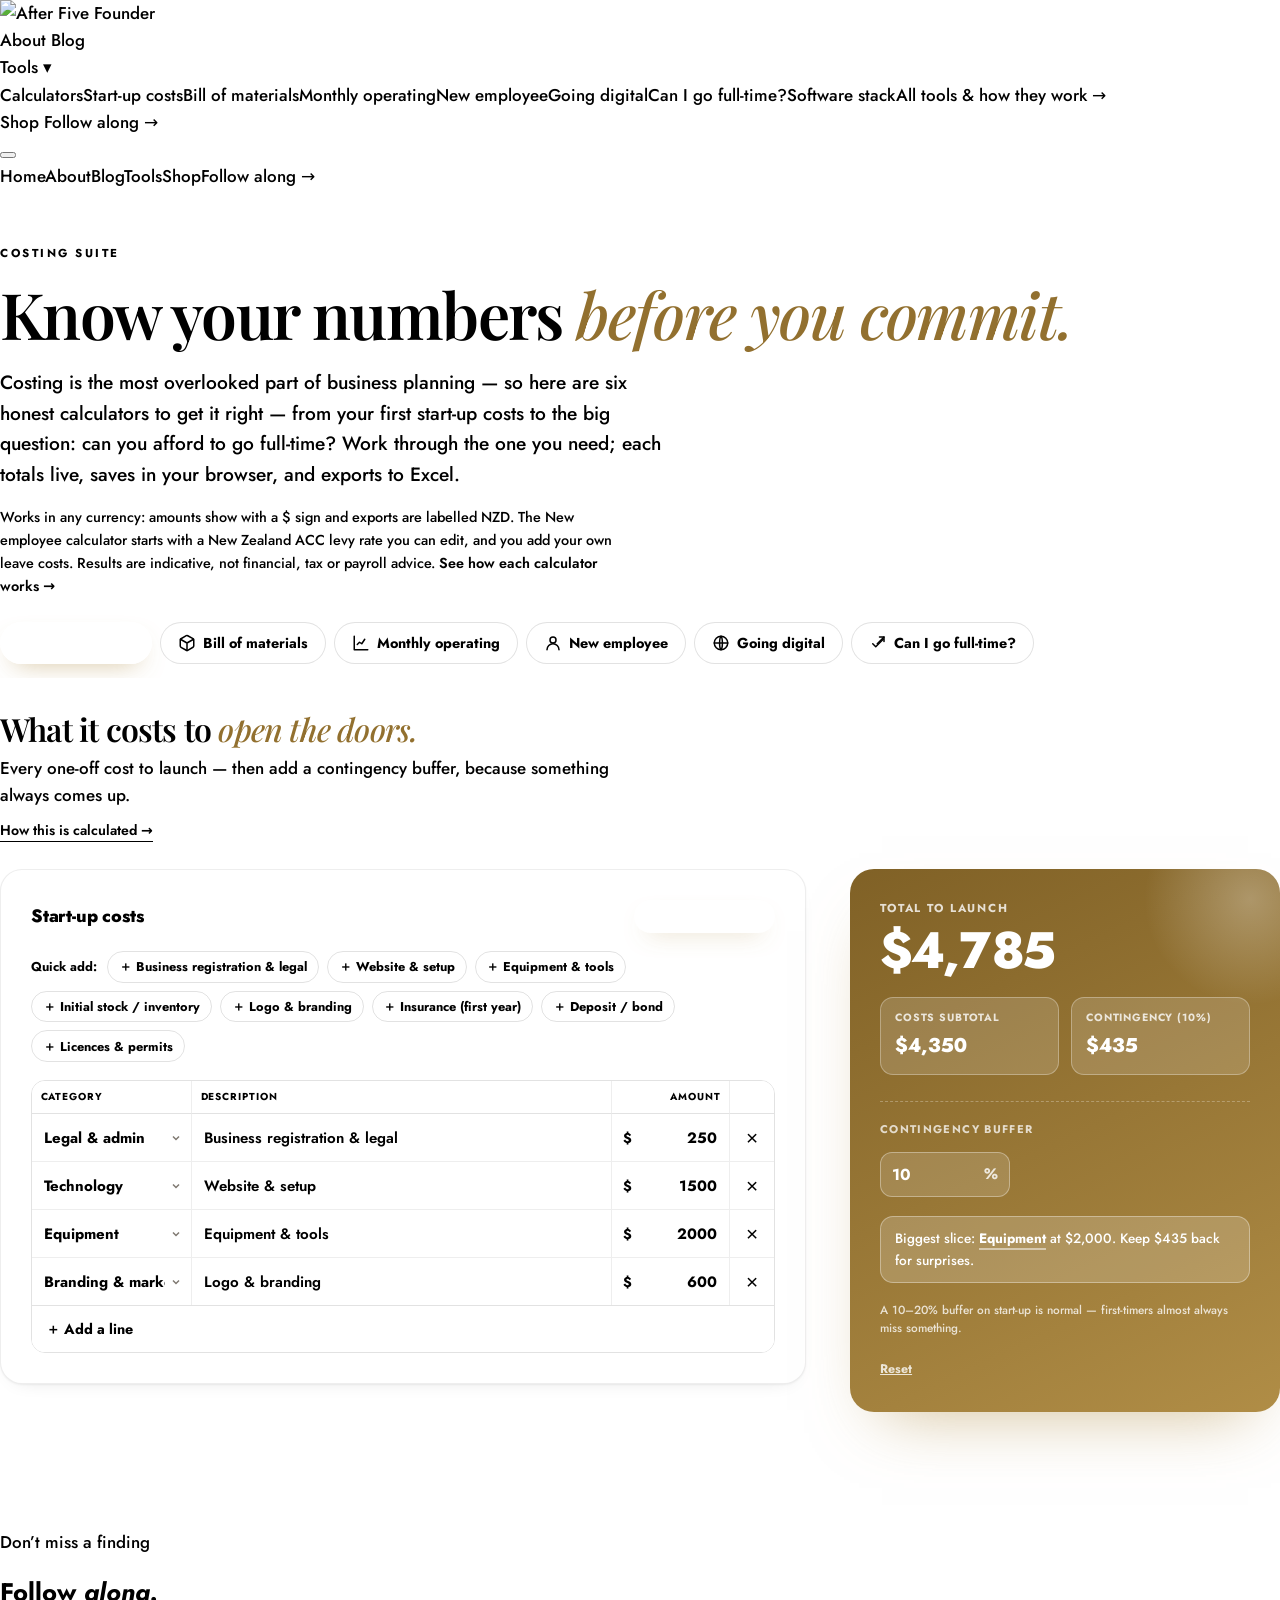
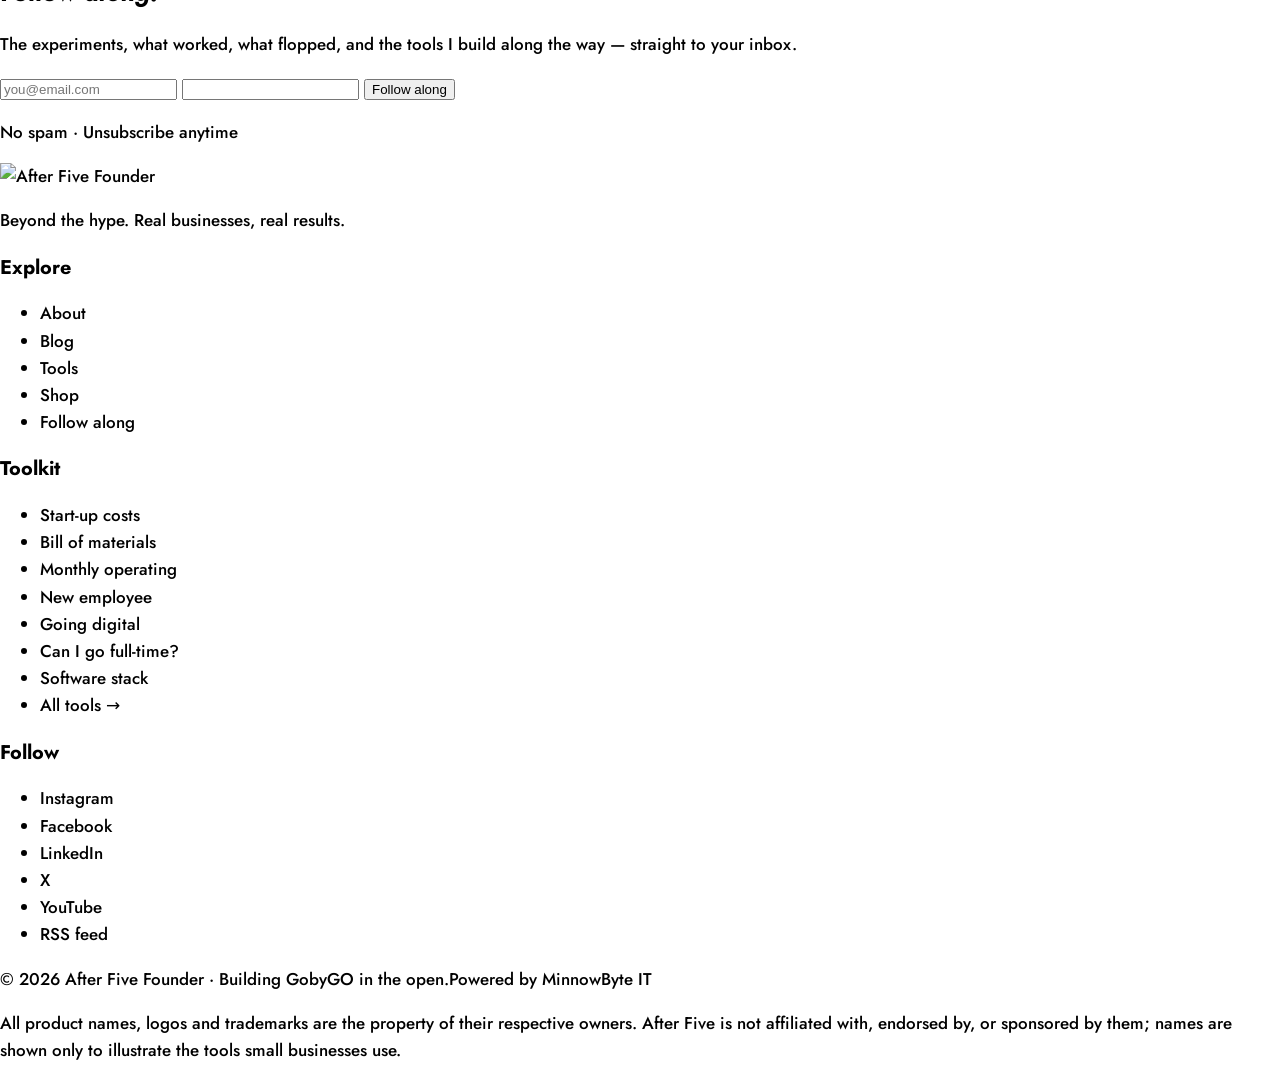
==== commit 2142fcc3: "Replace the charcoal footer with a light editorial footer Ivory background with a gold-light top rul" ====
--- a/public/costing-suite.html
+++ b/public/costing-suite.html
@@ -505,22 +505,23 @@
         <a href="/"><img src="/assets/logo-full.png" alt="After Five Founder" width="720" height="238"></a>
         <p class="sx-tagline">Beyond the hype. Real businesses, real results.</p>
       </div>
-      <div>
+      <nav class="sx-foot-col" aria-label="Explore">
         <h3 class="sx-foot-head">Explore</h3>
         <ul class="sx-foot-links"><li><a href="/about">About</a></li><li><a href="/blog">Blog</a></li><li><a href="/tools">Tools</a></li><li><a href="/shop.html">Shop</a></li><li><a href="#join">Follow along</a></li></ul>
-      </div>
-      <div>
-        <h3 class="sx-foot-head">Tools</h3>
+      </nav>
+      <nav class="sx-foot-col sx-foot-tools" aria-label="Toolkit">
+        <h3 class="sx-foot-head">Toolkit</h3>
         <ul class="sx-foot-links"><li><a href="/costing-suite.html#startup">Start-up costs</a></li><li><a href="/costing-suite.html#bom">Bill of materials</a></li><li><a href="/costing-suite.html#opex">Monthly operating</a></li><li><a href="/costing-suite.html#emp">New employee</a></li><li><a href="/costing-suite.html#digital">Going digital</a></li><li><a href="/costing-suite.html#leap">Can I go full-time?</a></li><li><a href="/tools/software-stack">Software stack</a></li><li><a href="/tools">All tools &rarr;</a></li></ul>
-      </div>
-      <div>
+      </nav>
+      <div class="sx-foot-col">
         <h3 class="sx-foot-head">Follow</h3>
-        <div class="sx-socs"><a href="https://instagram.com/afterfivefounder" target="_blank" rel="noopener" aria-label="Instagram"><svg viewBox="0 0 24 24" fill="none" stroke="currentColor" stroke-width="2" aria-hidden="true"><rect x="3" y="3" width="18" height="18" rx="5"/><circle cx="12" cy="12" r="4"/><circle cx="17.5" cy="6.5" r="1.2" fill="currentColor" stroke="none"/></svg></a><a href="https://facebook.com/afterfivefounder" target="_blank" rel="noopener" aria-label="Facebook"><svg viewBox="0 0 24 24" fill="currentColor" aria-hidden="true"><path d="M22 12a10 10 0 1 0-11.6 9.9v-7H7.9V12h2.5V9.8c0-2.5 1.5-3.9 3.8-3.9 1.1 0 2.2.2 2.2.2v2.5h-1.2c-1.2 0-1.6.74-1.6 1.5V12h2.7l-.43 2.9h-2.27v7A10 10 0 0 0 22 12z"/></svg></a><a href="https://linkedin.com/in/afterfivefounder" target="_blank" rel="noopener" aria-label="LinkedIn"><svg viewBox="0 0 24 24" fill="currentColor" aria-hidden="true"><path d="M4.98 3.5a2.5 2.5 0 1 1 0 5 2.5 2.5 0 0 1 0-5zM3 9h4v12H3zM10 9h3.8v1.7h.05c.53-1 1.83-2.05 3.77-2.05 4.03 0 4.78 2.65 4.78 6.1V21H16.4v-5.4c0-1.29-.02-2.95-1.8-2.95-1.8 0-2.08 1.4-2.08 2.85V21H8.9z"/></svg></a><a href="https://x.com/afterfivefounder" target="_blank" rel="noopener" aria-label="X"><svg viewBox="0 0 24 24" fill="currentColor" aria-hidden="true"><path d="M18.9 2H22l-7.5 8.6L23.3 22h-6.8l-5.3-6.9L5.1 22H2l8-9.2L1.2 2H8l4.8 6.3zM17.7 20.1h1.7L7.4 3.8H5.6z"/></svg></a><a href="https://youtube.com/@afterfivefounder" target="_blank" rel="noopener" aria-label="YouTube"><svg viewBox="0 0 24 24" fill="currentColor" aria-hidden="true"><path d="M23 7.5a3 3 0 0 0-2.1-2.1C19 4.9 12 4.9 12 4.9s-7 0-8.9.5A3 3 0 0 0 1 7.5 31 31 0 0 0 .5 12 31 31 0 0 0 1 16.5a3 3 0 0 0 2.1 2.1c1.9.5 8.9.5 8.9.5s7 0 8.9-.5A3 3 0 0 0 23 16.5 31 31 0 0 0 23.5 12 31 31 0 0 0 23 7.5zM9.75 15.5v-7l6 3.5z"/></svg></a></div>
-        <p class="sx-rss"><a href="/feed.xml">RSS feed</a> for new posts</p>
+        <ul class="sx-foot-links sx-socs"><li><a href="https://instagram.com/afterfivefounder" target="_blank" rel="noopener">Instagram</a></li><li><a href="https://facebook.com/afterfivefounder" target="_blank" rel="noopener">Facebook</a></li><li><a href="https://linkedin.com/in/afterfivefounder" target="_blank" rel="noopener">LinkedIn</a></li><li><a href="https://x.com/afterfivefounder" target="_blank" rel="noopener">X</a></li><li><a href="https://youtube.com/@afterfivefounder" target="_blank" rel="noopener">YouTube</a></li><li><a href="/feed.xml">RSS feed</a></li></ul>
       </div>
     </div>
-    <div class="sx-base"><span>&copy; 2026 After Five Founder &middot; Building GobyGO in the open.</span><span>Powered by MinnowByte IT</span></div>
-    <p class="sx-tm">All product names, logos and trademarks are the property of their respective owners. After Five is not affiliated with, endorsed by, or sponsored by them; names are shown only to illustrate the tools small businesses use.</p>
+    <div class="sx-base">
+      <div class="sx-base-row"><span>&copy; 2026 After Five Founder &middot; Building GobyGO in the open.</span><span>Powered by MinnowByte IT</span></div>
+      <p class="sx-tm">All product names, logos and trademarks are the property of their respective owners. After Five is not affiliated with, endorsed by, or sponsored by them; names are shown only to illustrate the tools small businesses use.</p>
+    </div>
   </div>
 </footer>
 <!-- /site:footer -->
